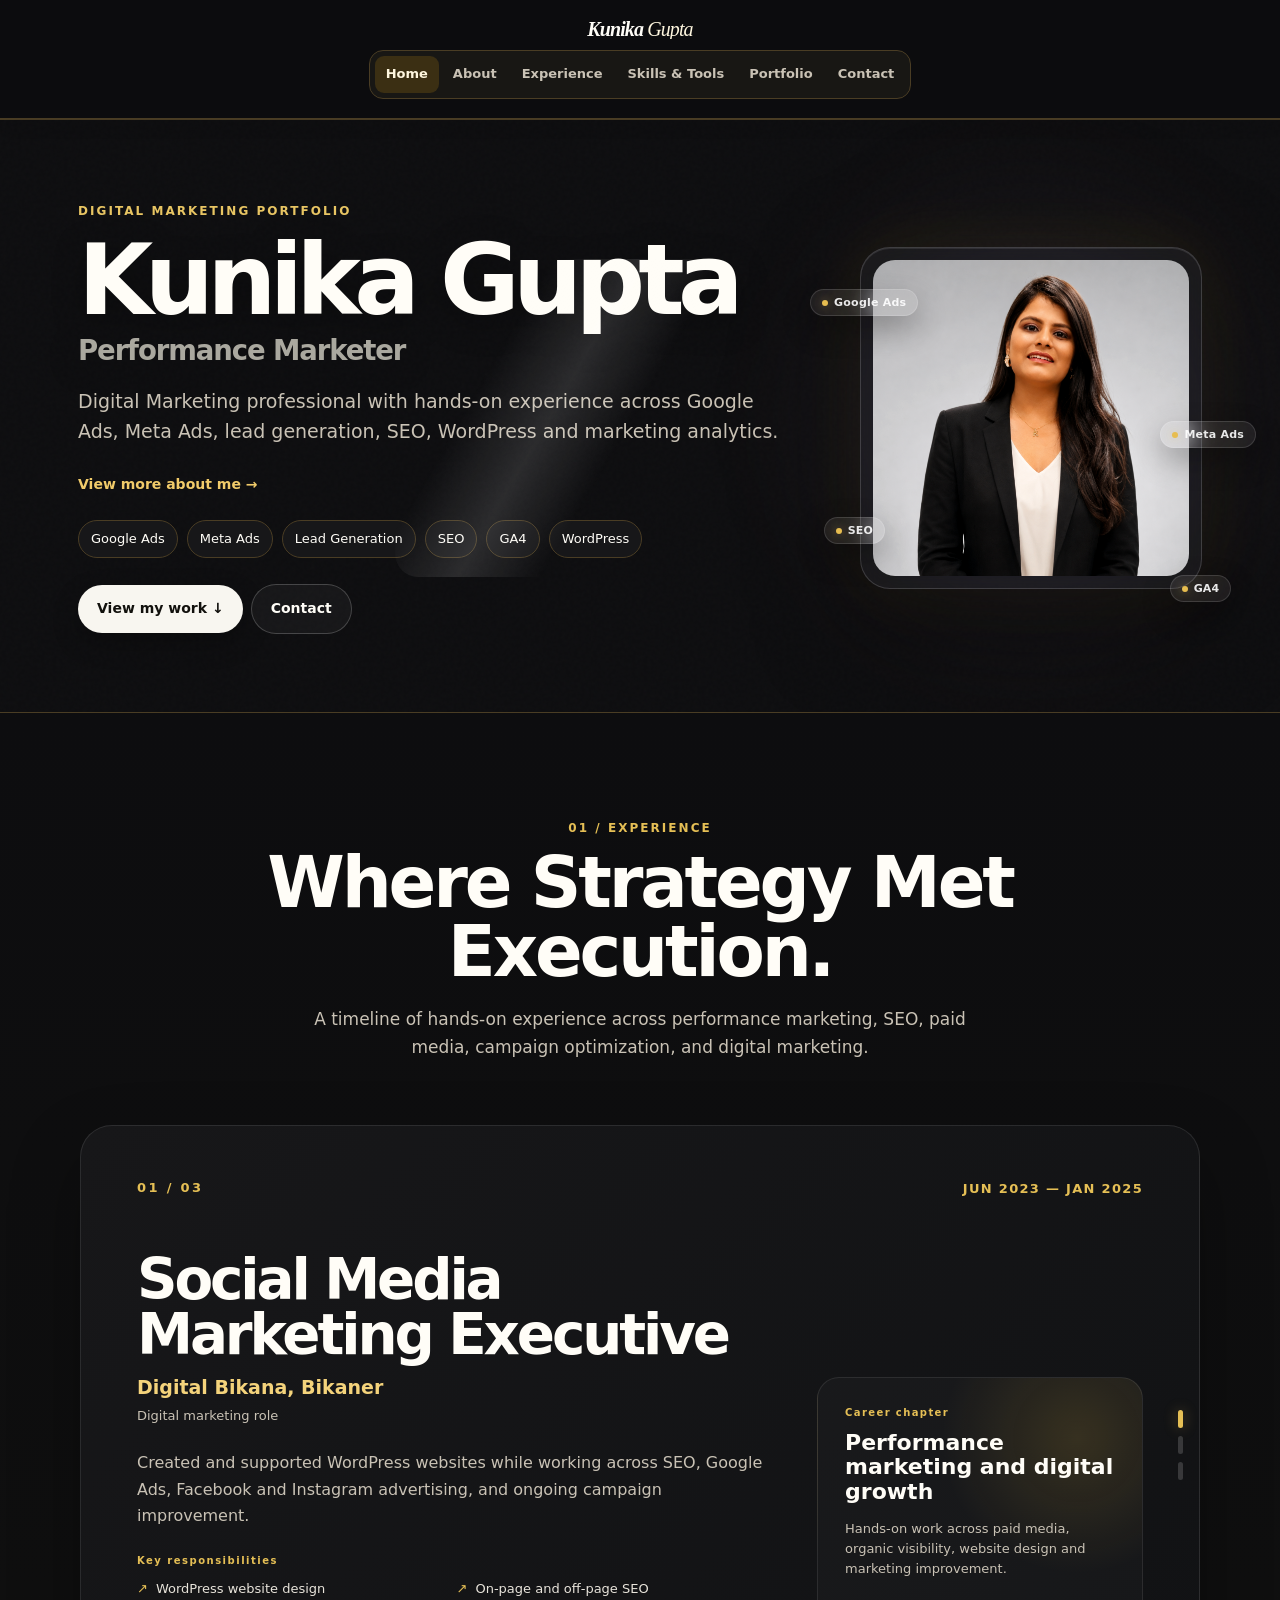
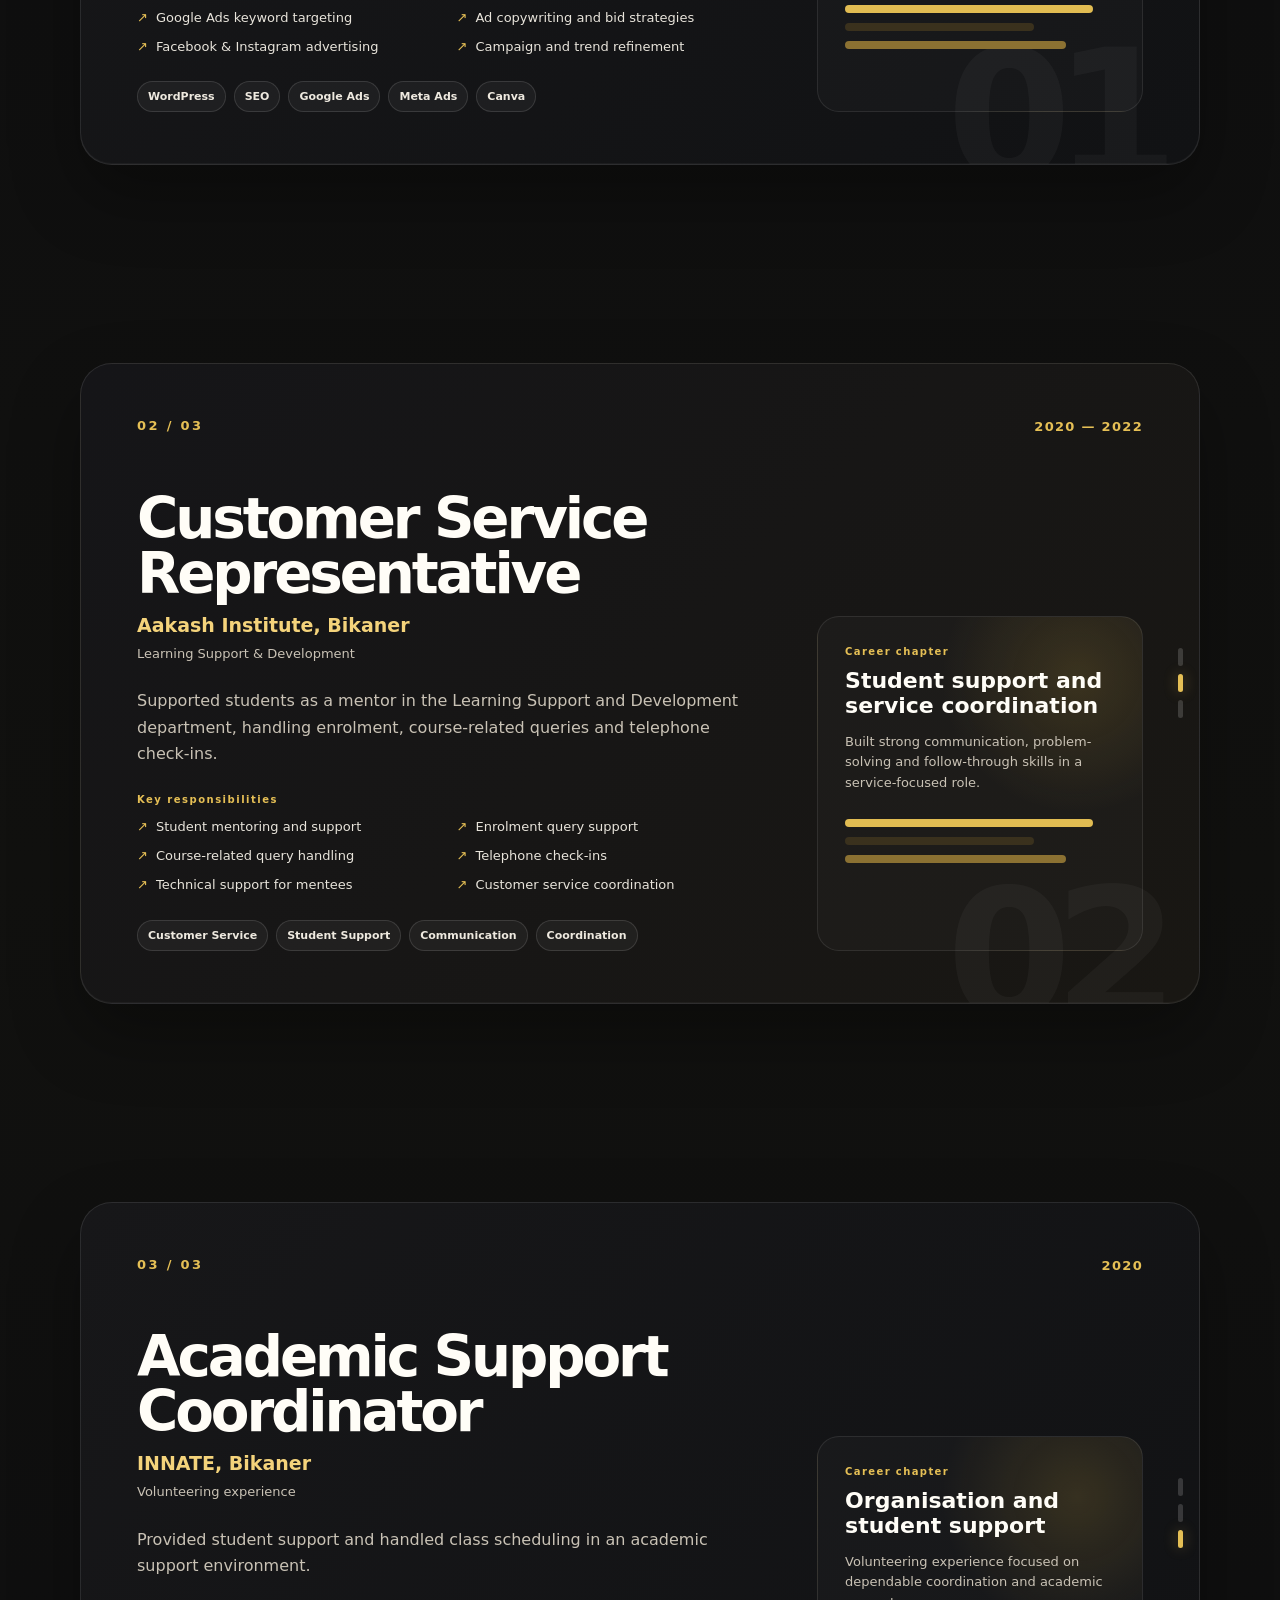
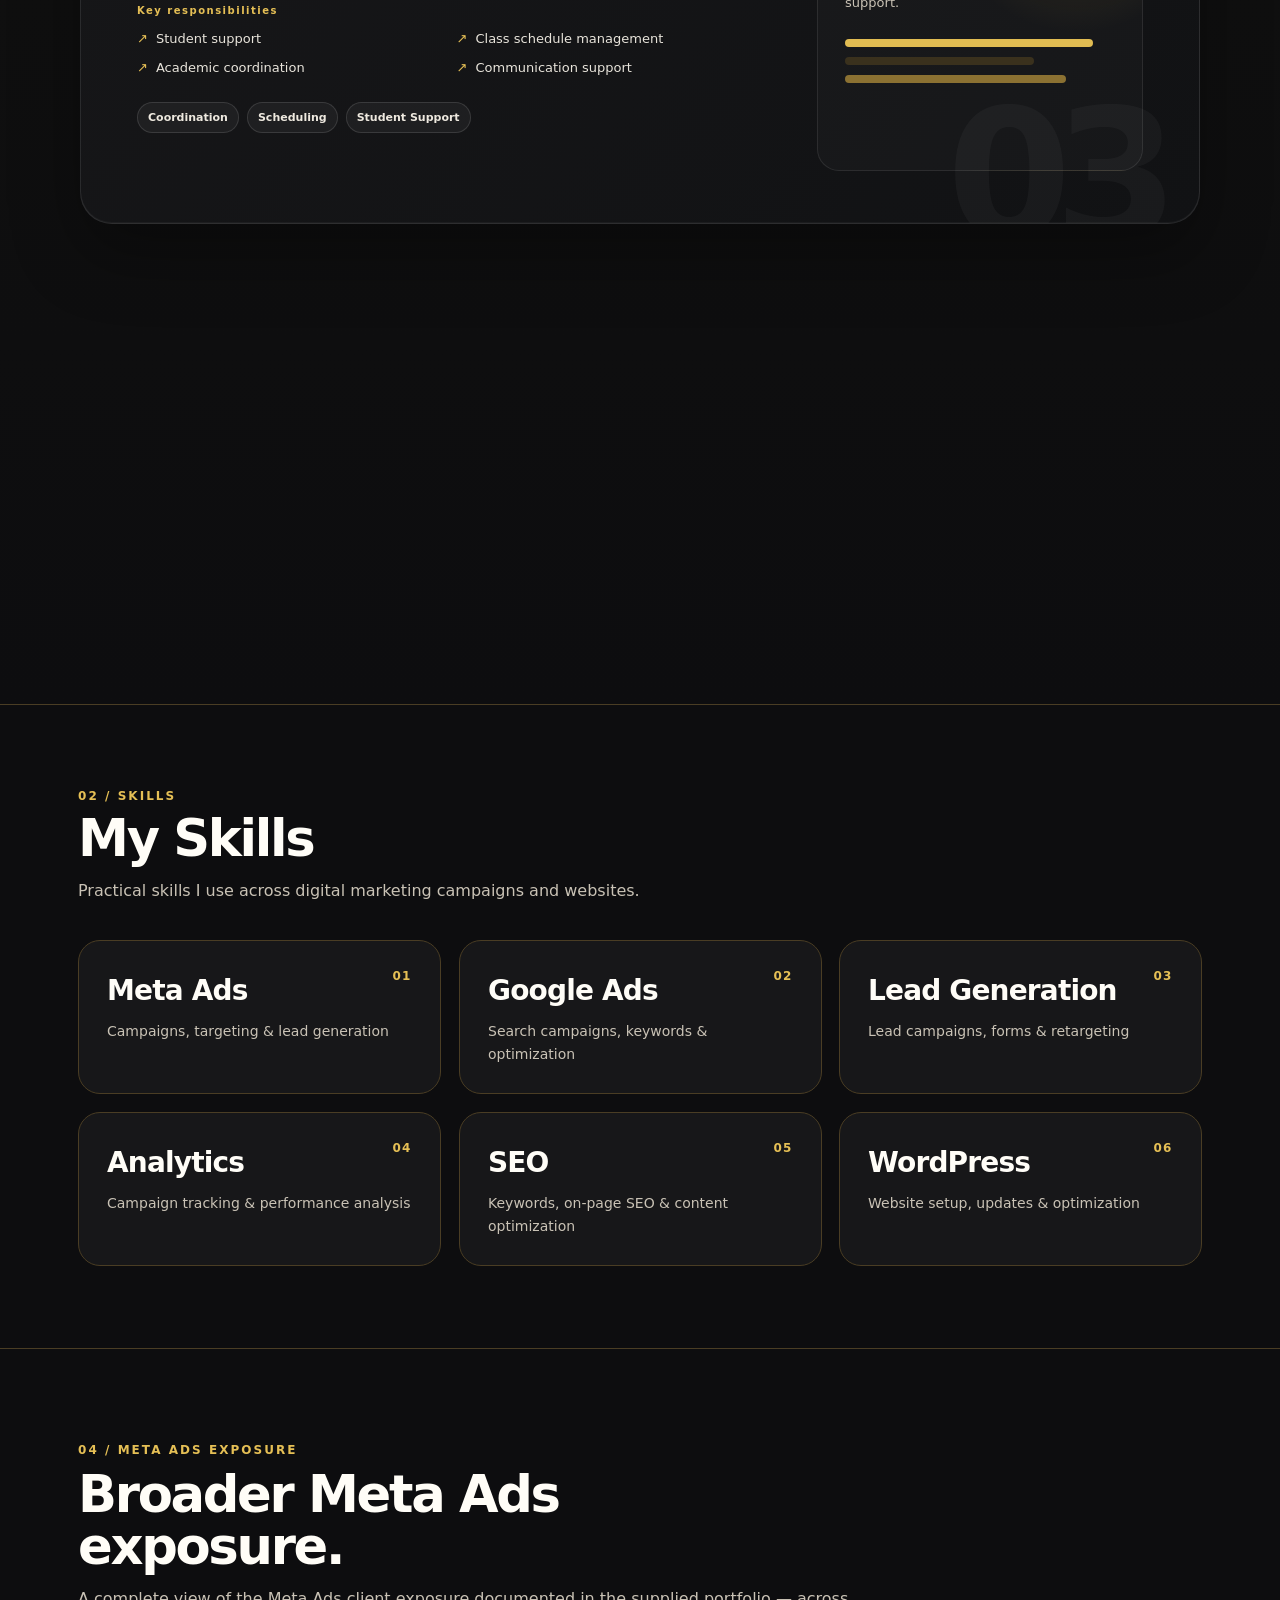
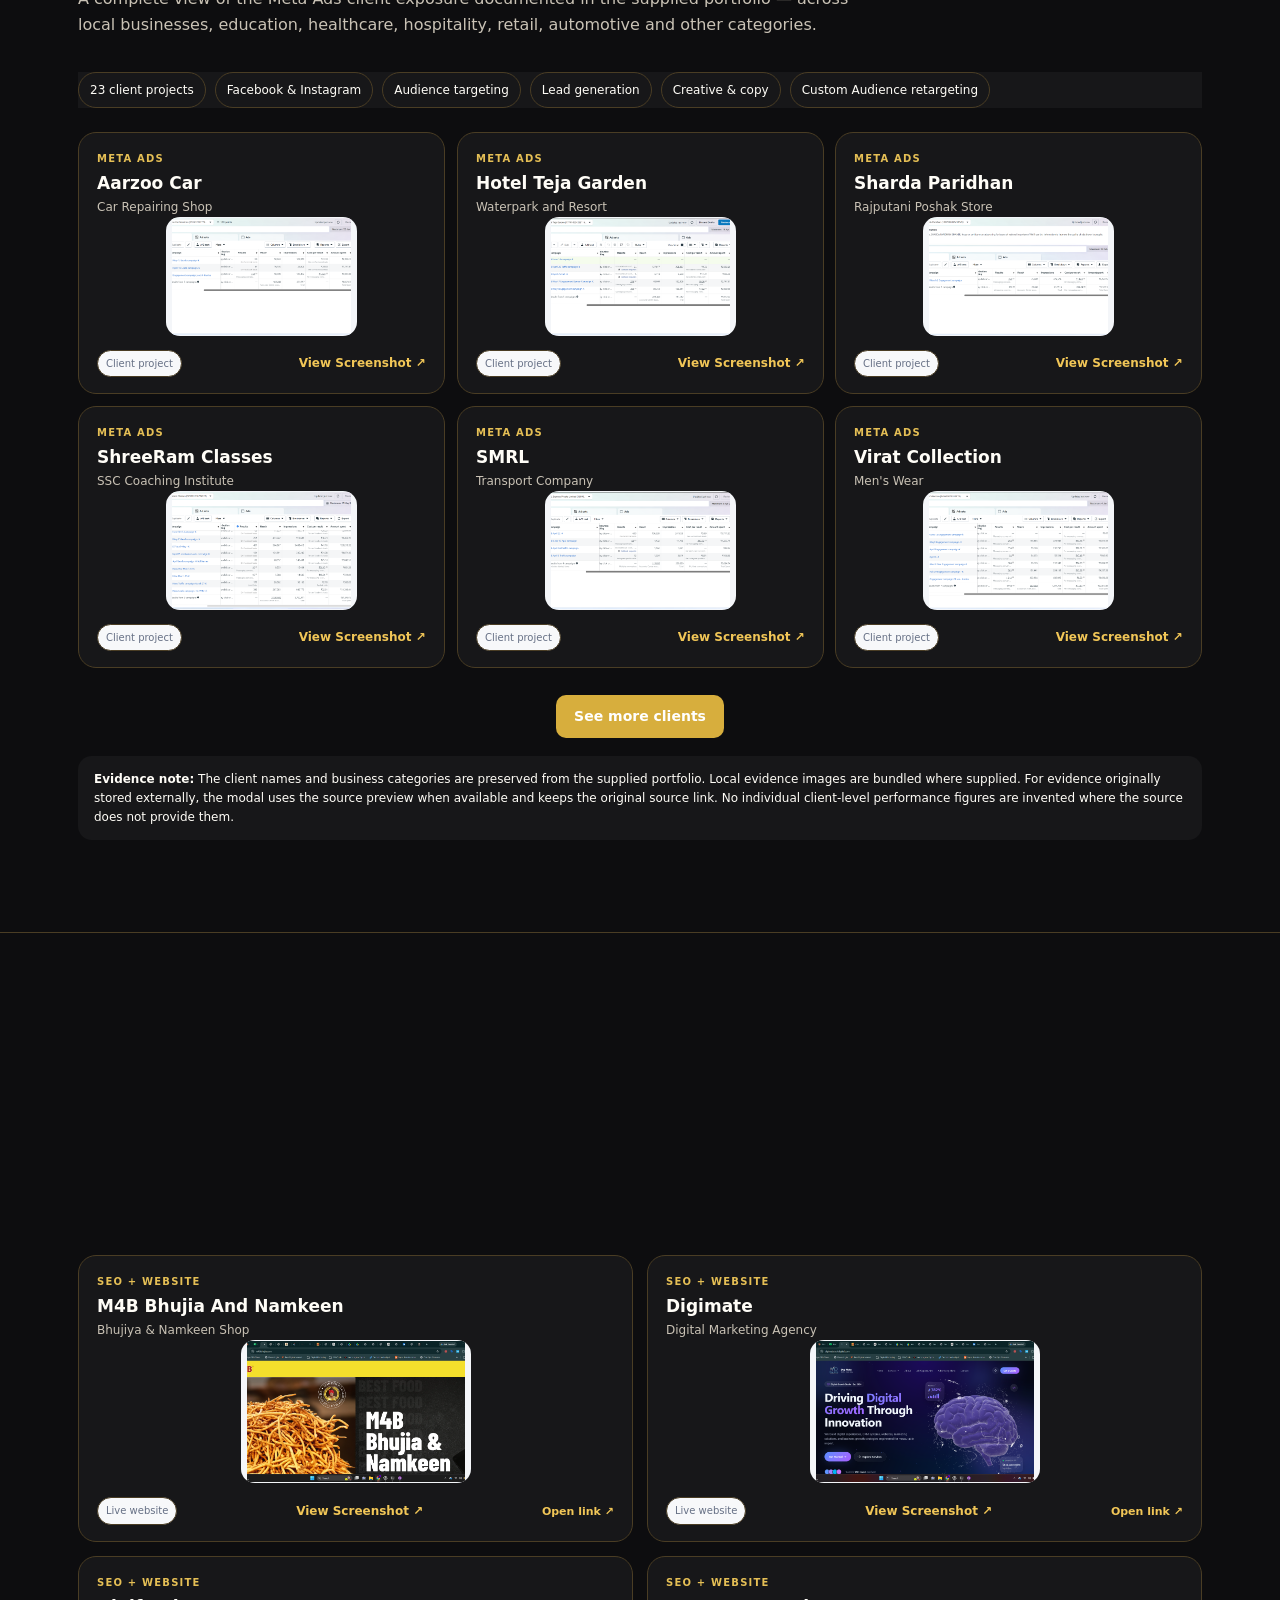
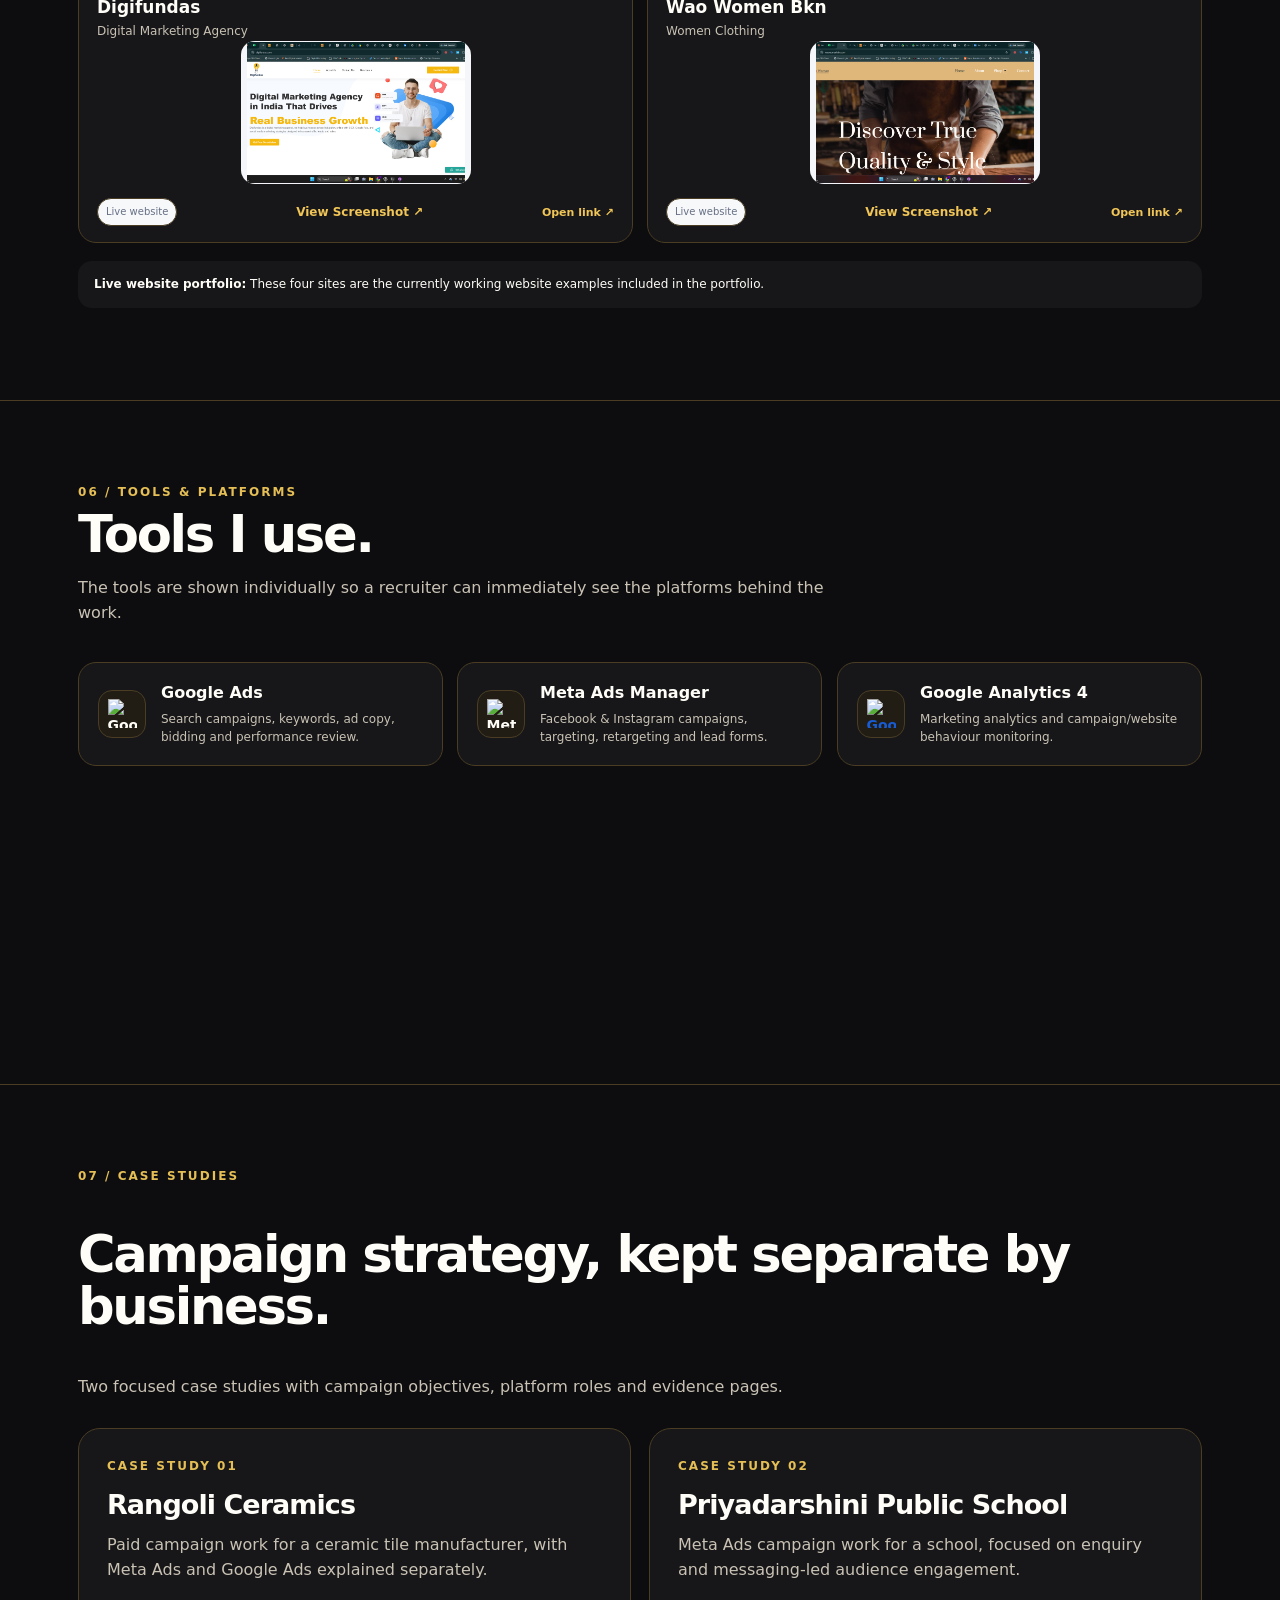
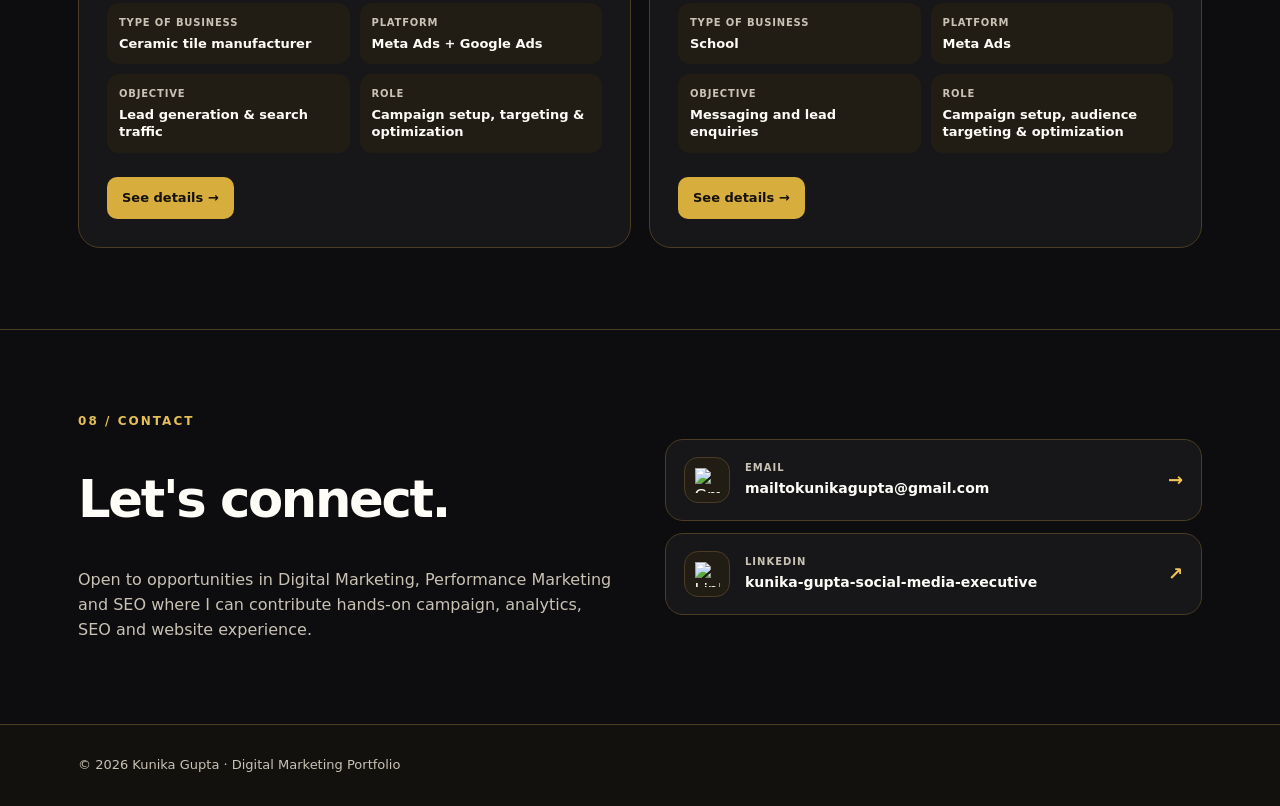
==== index.html @ 7a5bb391 "update" ====
<!doctype html>
<html lang="en">
<head>
<meta charset="utf-8">
<meta name="viewport" content="width=device-width, initial-scale=1">
<title>Kunika Gupta | Digital Marketing Portfolio</title>
<meta name="description" content="Kunika Gupta — Digital Marketing portfolio covering Meta Ads, Google Ads, SEO, WordPress, analytics and campaign execution.">
<meta name="robots" content="index, follow">
<meta property="og:title" content="Kunika Gupta | Digital Marketing Portfolio">
<meta property="og:description" content="Digital marketing portfolio featuring Meta Ads, Google Ads, SEO, WordPress and analytics work.">
<style>
:root{--ink:#122033;--muted:#667085;--line:#e6e9ef;--paper:#fbfbfa;--card:#fff;--blue:#2563eb;--blue2:#dbeafe;--navy:#0b172a;--green:#12b76a;--purple:#7f56d9;--orange:#f79009;--soft:#f5f7fb}
*{box-sizing:border-box}html{scroll-behavior:smooth}body{margin:0;background:var(--paper);color:var(--ink);font-family:Inter,ui-sans-serif,system-ui,-apple-system,"Segoe UI",Roboto,Arial,sans-serif;line-height:1.55}a{color:inherit;text-decoration:none}.wrap{max-width:1180px;margin:auto;padding:0 28px}
.nav{position:sticky;top:0;z-index:50;background:rgba(251,251,250,.92);backdrop-filter:blur(14px);border-bottom:1px solid rgba(230,233,239,.9)}.navin{min-height:76px;display:flex;align-items:center;justify-content:space-between;gap:24px}.brand{font-weight:850;letter-spacing:.04em;white-space:nowrap}.navlinks{display:flex;align-items:center;gap:3px;padding:5px;border:1px solid var(--line);border-radius:14px;background:#fff;color:var(--muted);font-size:13px}.navlinks a{padding:8px 11px;border-radius:9px;font-weight:750;transition:background .18s ease,color .18s ease}.navlinks a:hover{background:var(--blue2);color:var(--blue)}
.hero{padding:82px 0 78px}.hero-grid{display:grid;grid-template-columns:1.35fr .65fr;gap:72px;align-items:center}.eyebrow,.kicker{font-size:12px;text-transform:uppercase;letter-spacing:.17em;font-weight:850;color:var(--blue)}.eyebrow{margin-bottom:18px}.hero h1{font-size:clamp(54px,7vw,88px);line-height:.92;letter-spacing:-.06em;margin:0 0 22px}.hero h1 span{display:block;color:#667085}.hero p{font-size:19px;color:var(--muted);max-width:720px;margin:0 0 26px}.chips{display:flex;flex-wrap:wrap;gap:9px}.chip{padding:8px 12px;border:1px solid var(--line);border-radius:999px;background:#fff;font-size:13px}.portrait-frame{width:min(360px,100%);justify-self:end;padding:12px;border:1px solid var(--line);border-radius:34px;background:#fff;box-shadow:0 25px 70px rgba(16,24,40,.12)}.portrait{width:100%;display:block;aspect-ratio:1;object-fit:cover;object-position:center top;border-radius:25px}.btn{display:inline-flex;align-items:center;gap:8px;padding:12px 16px;border-radius:12px;background:var(--navy);color:#fff;font-weight:750;font-size:14px;margin-top:26px}.btn.light{background:#fff;color:var(--ink);border:1px solid var(--line);margin-left:8px}
section{padding:82px 0;border-top:1px solid var(--line)}.section-head{display:flex;justify-content:space-between;gap:34px;align-items:end;margin-bottom:36px}.section-head h2{margin:7px 0 0}.section-head .lead{max-width:520px}.lead{color:var(--muted);margin:0}h2{font-size:clamp(34px,4vw,52px);line-height:1.02;letter-spacing:-.045em}
.timeline{display:grid;gap:14px}.exp{background:#fff;border:1px solid var(--line);border-radius:20px;padding:24px 26px;display:grid;grid-template-columns:190px 1fr;gap:30px}.exp time{font-size:13px;color:var(--muted);font-weight:750}.exp h3{margin:0 0 4px;font-size:21px}.role{color:var(--blue);font-weight:750;font-size:14px}.exp p{margin:10px 0 0;color:var(--muted);font-size:14px}.exp ul{margin:10px 0 0;padding-left:18px;color:var(--muted);font-size:14px}
.skills{display:grid;grid-template-columns:repeat(3,1fr);gap:16px}.skill{background:#fff;border:1px solid var(--line);border-radius:18px;padding:22px}.skill h3{margin:5px 0 0;font-size:18px}.skill .skillline{margin-top:6px;color:var(--muted);font-size:14px}.skill-no{font-size:11px;color:var(--blue);font-weight:850;letter-spacing:.1em}
.project-grid{display:grid;grid-template-columns:1fr 1fr;gap:18px}.project{background:#fff;border:1px solid var(--line);border-radius:22px;padding:30px;min-height:285px}.project .mini{font-size:12px;color:var(--blue);text-transform:uppercase;letter-spacing:.13em;font-weight:850}.project h3{font-size:27px;letter-spacing:-.03em;margin:8px 0}.project p{color:var(--muted)}.project ul{padding-left:19px;color:var(--muted)}
.tools{background:#fff}.toolgrid{display:grid;grid-template-columns:repeat(3,1fr);gap:14px}.toolcard{display:flex;align-items:center;gap:15px;border:1px solid var(--line);border-radius:18px;padding:18px 19px;background:#fff}.toolicon{width:48px;height:48px;flex:0 0 48px;border-radius:14px;display:grid;place-items:center;font-weight:850;border:1px solid rgba(16,24,40,.08);font-size:14px}.toolicon svg{width:28px;height:28px}.gads{background:#fff4df}.meta{background:#efe9ff}.ga{background:#e8f1ff;color:#175cd3}.gtm{background:#e8f7f1;color:#039855}.wp{background:#e8f4fb;color:#21759b}.chatgpt{background:#eef2f0}.gemini{background:#eef2ff}.claude{background:#fff0e7}.toolcard b{display:block;font-size:16px}.toolcard span{display:block;color:var(--muted);font-size:12px;margin-top:4px}
.case-wrap{background:var(--navy);border-radius:32px;padding:48px;color:#fff}.case-wrap .kicker{color:#8fb5ff}.case-wrap h2{max-width:820px;margin:8px 0 14px}.case-intro{max-width:820px;color:#c4cedc}.case-intro strong{color:#fff}.case-grid{display:grid;grid-template-columns:1fr 1fr;gap:18px;margin-top:34px}.case-panel{background:#fff;color:var(--ink);border-radius:22px;padding:25px}.case-panel h3{font-size:24px;margin:0 0 5px}.case-panel .smalllead{color:var(--muted);font-size:13px;margin:0 0 18px}.facts{display:grid;grid-template-columns:repeat(2,1fr);gap:10px}.fact{background:var(--soft);border:1px solid var(--line);border-radius:14px;padding:15px}.fact small{display:block;text-transform:uppercase;letter-spacing:.1em;font-size:10px;color:var(--muted);font-weight:850;margin-bottom:5px}.fact b{font-size:14px}.case-sub{margin-top:36px}.case-sub>h3{font-size:28px;margin:0}.case-sub>p{color:#bdc8d7;max-width:820px}.funnel{display:grid;grid-template-columns:repeat(3,1fr);gap:10px;margin:20px 0}.stage{padding:17px;border:1px solid rgba(255,255,255,.13);background:rgba(255,255,255,.06);border-radius:15px;text-align:center}.stage b{display:block}.stage span{font-size:12px;color:#b7c2d1}.barchart{display:grid;gap:14px}.barrow{display:grid;grid-template-columns:145px 1fr auto;gap:10px;align-items:center;font-size:12px}.bartrack{height:11px;background:#edf0f5;border-radius:999px;overflow:hidden}.barfill{height:100%;background:var(--blue);border-radius:999px}.barfill.green{background:var(--green)}.barfill.purple{background:var(--purple)}.donut{width:170px;height:170px;border-radius:50%;background:conic-gradient(var(--blue) 0 46%,var(--purple) 46% 71%,var(--green) 71% 88%,var(--orange) 88% 100%);position:relative;margin:8px auto}.donut:after{content:"";position:absolute;inset:37px;background:#fff;border-radius:50%}.legend{display:grid;gap:8px;font-size:12px;color:var(--muted)}.legend span:before{content:"";display:inline-block;width:8px;height:8px;border-radius:50%;background:var(--blue);margin-right:7px}.legend span:nth-child(2):before{background:var(--purple)}.legend span:nth-child(3):before{background:var(--green)}.legend span:nth-child(4):before{background:var(--orange)}.metric-grid{display:grid;grid-template-columns:repeat(3,1fr);gap:10px}.metric{background:var(--soft);border:1px solid var(--line);border-radius:14px;padding:16px}.metric strong{font-size:25px;display:block}.metric span{font-size:11px;color:var(--muted)}.note{font-size:11px!important;color:#98a2b3!important;margin-top:14px!important}.taglist{display:flex;flex-wrap:wrap;gap:7px}.tag{font-size:11px;padding:7px 9px;border-radius:999px;background:#f5f7fb;color:#475467;border:1px solid var(--line)}.evidence-box{margin-top:28px;padding:17px 18px;border:1px dashed rgba(255,255,255,.2);border-radius:16px;color:#aebacc;font-size:12px}
.contact{display:grid;grid-template-columns:1fr 1fr;gap:50px;align-items:center}.contact-links{display:grid;gap:12px}.contact-link{display:flex;align-items:center;gap:15px;background:#fff;border:1px solid var(--line);border-radius:18px;padding:17px 18px;transition:transform .18s ease,box-shadow .18s ease}.contact-link:hover{transform:translateY(-2px);box-shadow:0 12px 30px rgba(16,24,40,.08)}.contact-icon{width:46px;height:46px;flex:0 0 46px;display:grid;place-items:center;border-radius:14px;background:var(--soft);border:1px solid var(--line)}.contact-icon img{width:25px;height:25px;object-fit:contain}.contact-link small{display:block;text-transform:uppercase;letter-spacing:.1em;font-size:10px;color:var(--muted);font-weight:850}.contact-link b{display:block;margin-top:3px;font-size:14px;overflow-wrap:anywhere}.contact-arrow{margin-left:auto;color:var(--blue);font-size:18px;font-weight:850}.footer{border-top:1px solid var(--line);padding:30px 0;color:var(--muted);font-size:13px}
@media(max-width:900px){.navin{padding:10px 0;align-items:flex-start}.navlinks{flex-wrap:wrap;justify-content:flex-end}.hero-grid,.case-grid,.contact,.project-grid{grid-template-columns:1fr}.portrait-frame{justify-self:start;max-width:300px}.skills{grid-template-columns:1fr}.toolgrid{grid-template-columns:1fr 1fr}.section-head{display:block}.section-head .lead{margin-top:14px}.exp{grid-template-columns:1fr;gap:8px}.case-wrap{padding:34px 22px}}
@media(max-width:560px){.wrap{padding:0 18px}.hero{padding-top:58px}.hero h1{font-size:52px}.toolgrid,.facts,.metric-grid,.funnel{grid-template-columns:1fr}.btn{width:100%;justify-content:center}.btn.light{margin-left:0}.barrow{grid-template-columns:105px 1fr auto}.case-wrap{border-radius:20px}}

.clients-grid{display:grid;grid-template-columns:repeat(3,1fr);gap:14px}.client-card{border:1px solid var(--line);border-radius:18px;padding:18px;background:#fff}.client-card .num{font-size:11px;color:var(--blue);font-weight:850;letter-spacing:.12em}.client-card h3{font-size:17px;margin:8px 0 5px}.client-card p{font-size:13px;color:var(--muted);margin:0 0 12px}.client-card a,.site-card a{font-size:12px;font-weight:800;color:var(--blue);text-decoration:none}.site-grid{display:grid;grid-template-columns:repeat(2,1fr);gap:14px}.site-card{border:1px solid var(--line);border-radius:18px;padding:20px;background:#fff;display:flex;justify-content:space-between;gap:20px}.site-card h3{margin:0 0 5px;font-size:18px}.site-card p{margin:0;color:var(--muted);font-size:13px}.campaign-table{width:100%;border-collapse:collapse;background:#fff;border:1px solid var(--line);border-radius:18px;overflow:hidden}.campaign-table th,.campaign-table td{text-align:left;padding:14px;border-bottom:1px solid var(--line);vertical-align:top;font-size:13px}.campaign-table th{font-size:11px;text-transform:uppercase;letter-spacing:.08em;color:var(--blue)}.campaign-table td{color:#475467}.campaign-table tr:last-child td{border-bottom:0}.scope-note{margin-top:16px;padding:15px 18px;border-radius:14px;background:#f8fafc;color:#667085;font-size:13px}.section-spacer{padding-top:0}@media(max-width:900px){.clients-grid{grid-template-columns:1fr 1fr}.site-grid{grid-template-columns:1fr}}@media(max-width:620px){.clients-grid{grid-template-columns:1fr}.campaign-table{display:block;overflow-x:auto}}

/* Portfolio coverage sections */
.coverage{padding:92px 0;border-top:1px solid var(--line)}
.coverage-head{display:grid;grid-template-columns:1.15fr .85fr;gap:60px;align-items:end;margin-bottom:34px}
.coverage-head h2{margin:8px 0 0;max-width:760px}
.coverage-grid-meta{display:grid;grid-template-columns:repeat(4,1fr);gap:12px}
.coverage-grid-web{display:grid;grid-template-columns:repeat(3,1fr);gap:14px}
.coverage-card{background:#fff;border:1px solid var(--line);border-radius:18px;padding:18px 18px 16px;min-height:118px;transition:transform .18s ease,box-shadow .18s ease}
.coverage-card:hover{transform:translateY(-2px);box-shadow:0 12px 30px rgba(16,24,40,.07)}
.coverage-card .coverage-type{font-size:10px;text-transform:uppercase;letter-spacing:.12em;font-weight:850;color:var(--blue)}
.coverage-card h3{font-size:17px;line-height:1.15;margin:7px 0 5px}
.coverage-card p{font-size:12px;color:var(--muted);margin:0}
.coverage-card .coverage-bottom{display:flex;justify-content:space-between;align-items:center;gap:10px;margin-top:13px}
.coverage-card .coverage-tag{font-size:10px;color:#667085;background:#f7f8fa;border:1px solid var(--line);border-radius:999px;padding:5px 8px}
.coverage-card a{font-size:11px;color:var(--blue);font-weight:800}
.coverage-summary{display:flex;flex-wrap:wrap;gap:9px;margin-top:20px}
.summary-pill{padding:8px 11px;border:1px solid var(--line);border-radius:999px;background:#fff;font-size:12px;color:#475467}
.historical-note{margin-top:18px;padding:14px 16px;border-radius:14px;background:#f8fafc;color:#667085;font-size:12px}.clients-more{display:flex;justify-content:center;margin-top:26px}.clients-more a{display:inline-flex;align-items:center;justify-content:center;padding:11px 18px;border-radius:10px;background:var(--blue);color:#fff;font-size:14px;font-weight:800}.clients-more a:hover{background:#1d4ed8}
@media(max-width:1050px){.coverage-grid-meta{grid-template-columns:repeat(3,1fr)}}
@media(max-width:900px){.coverage-head{display:block}.coverage-head .lead{margin-top:14px}.coverage-grid-meta{grid-template-columns:repeat(2,1fr)}.coverage-grid-web{grid-template-columns:1fr 1fr}}
@media(max-width:560px){.coverage-grid-meta,.coverage-grid-web{grid-template-columns:1fr}}
#meta-exposure .coverage-grid-meta{grid-template-columns:repeat(3,1fr)}
@media(max-width:900px){#meta-exposure .coverage-grid-meta{grid-template-columns:repeat(2,1fr)}}
@media(max-width:560px){#meta-exposure .coverage-grid-meta{grid-template-columns:1fr}}
#web-exposure .coverage-grid-web{grid-template-columns:repeat(2,1fr)}
@media(max-width:560px){#web-exposure .coverage-grid-web{grid-template-columns:1fr}}
#rangoli .case-wrap{display:none}.case-study-grid{display:grid;grid-template-columns:repeat(2,minmax(0,1fr));gap:18px}.case-study-card{background:#fff;border:1px solid var(--line);border-radius:22px;padding:28px}.case-study-card h3{font-size:27px;letter-spacing:-.035em;margin:8px 0}.case-study-card p{color:var(--muted);margin:0 0 20px}.case-facts{display:grid;grid-template-columns:1fr 1fr;gap:10px;margin:18px 0 24px}.case-fact{padding:12px;border-radius:12px;background:var(--soft)}.case-fact small{display:block;color:var(--muted);font-size:10px;font-weight:800;letter-spacing:.08em;text-transform:uppercase}.case-fact b{display:block;font-size:13px;line-height:1.35;margin-top:4px}.case-detail{display:inline-flex;padding:11px 15px;border-radius:10px;background:var(--navy);color:#fff;font-size:13px;font-weight:800}@media(max-width:700px){.case-study-grid{grid-template-columns:1fr}.case-facts{grid-template-columns:1fr}}

/* Final refinement: skills format, real tool marks, and expandable evidence */
.skills-six{grid-template-columns:repeat(3,1fr);gap:18px}.skills-six .skill{position:relative;padding:28px;border-radius:22px}.skills-six .skill h3{font-size:28px;letter-spacing:-.03em;margin:0 42px 8px 0}.skill-no{position:absolute;top:26px;right:28px;color:var(--blue);font-size:12px;font-weight:850}.skills-six .skillline{font-size:14px;line-height:1.6}.skills-six .evidence{font-size:12px;line-height:1.5;margin-top:18px;padding-top:15px}.toolicon img{width:29px;height:29px;object-fit:contain;display:block}.toolicon{overflow:hidden}
.evidence-trigger{border:0;background:none;padding:0;color:var(--blue);font:inherit;font-size:12px;font-weight:800;cursor:pointer}.evidence-trigger:hover{text-decoration:underline}.evidence-modal{position:fixed;inset:0;background:rgba(11,23,42,.62);z-index:100;display:none;align-items:center;justify-content:center;padding:24px}.evidence-modal.open{display:flex}.evidence-dialog{width:min(980px,100%);max-height:90vh;overflow:auto;background:#fff;border-radius:24px;box-shadow:0 30px 90px rgba(0,0,0,.28);padding:26px}.evidence-dialog-head{display:flex;justify-content:space-between;gap:20px;align-items:flex-start;margin-bottom:18px}.evidence-dialog h3{font-size:28px;margin:0}.evidence-dialog .modal-meta{color:var(--muted);font-size:13px;margin-top:4px}.modal-close{border:1px solid var(--line);background:#fff;border-radius:10px;width:38px;height:38px;cursor:pointer;font-size:20px}.evidence-gallery{display:grid;grid-template-columns:repeat(2,1fr);gap:14px}.evidence-item{border:1px solid var(--line);border-radius:16px;overflow:hidden;background:var(--soft)}.evidence-item img{width:100%;display:block;height:auto}.evidence-item figcaption{padding:10px 12px;font-size:12px;color:var(--muted)}.evidence-fallback{padding:20px;border:1px dashed var(--line);border-radius:16px;color:var(--muted);font-size:13px}.source-link{display:inline-flex;margin-top:14px;padding:10px 13px;border-radius:10px;background:var(--navy);color:#fff;font-size:12px;font-weight:800}
@media(max-width:900px){.skills-six{grid-template-columns:1fr}.evidence-gallery{grid-template-columns:1fr}}

/* Evidence lightbox: local screenshot first, no external redirects */
.evidence-thumb{display:block;width:58%;max-width:230px;min-width:150px;margin:0 auto 12px;aspect-ratio:16/10;object-fit:cover;border:0;border-radius:14px;background:#f4f6f9;cursor:pointer;margin-bottom:14px;overflow:hidden}.evidence-thumb img{width:100%;height:100%;object-fit:cover;display:block;transition:transform .2s ease}.evidence-thumb:hover img{transform:scale(1.02)}.evidence-thumb-empty{display:flex;align-items:center;justify-content:center;height:100%;font-size:12px;color:var(--muted);font-weight:700}.evidence-dialog{width:min(1100px,100%)}.evidence-gallery{display:block}.evidence-item img{max-height:72vh;object-fit:contain;background:#f4f6f9}.evidence-caption{font-weight:700;color:var(--navy)}.evidence-no-image{padding:28px;border:1px dashed var(--line);border-radius:16px;color:var(--muted);text-align:center}
</style>
</head>
<body>
<script src="experience-stack-v2.js"></script>
<script src="cinematic-hero.js"></script>
<script src="content-structure.js"></script>
<script src="interactions.js"></script>
<style>
  .brand{display:inline-flex;align-items:center;gap:10px;font-family:Georgia,"Times New Roman",serif;font-weight:400;letter-spacing:0;text-transform:none;color:var(--navy);line-height:1;transition:transform .18s ease}
  .brand:hover{transform:translateY(-1px)}
  .brand-mark{width:32px;height:32px;display:grid;place-items:center;border-radius:10px;background:linear-gradient(135deg,#2563eb,#7f56d9);color:#fff;font-family:Inter,ui-sans-serif,system-ui,sans-serif;font-size:11px;font-weight:900;letter-spacing:-.08em;box-shadow:0 6px 16px rgba(37,99,235,.22)}
  .brand-name{font-size:20px;font-style:italic;letter-spacing:-.045em;white-space:nowrap}
  .brand-name strong{font-weight:800}
  @media(max-width:560px){.brand-mark{width:28px;height:28px}.brand-name{font-size:18px}}
</style>
<link rel="stylesheet" href="navigation.css">
<link rel="stylesheet" href="interactions.css">
<link rel="stylesheet" href="dark-theme.css?v=2">
<link rel="stylesheet" href="cinematic-hero.css">
<link rel="stylesheet" href="experience-stack.css">
<header class="nav full-nav"><div class="wrap navin"><a class="brand" href="/" aria-label="Kunika Gupta home"><span class="brand-mark">KG</span><span class="brand-name"><strong>Kunika</strong> Gupta</span></a><nav class="navlinks" aria-label="Main navigation"><a class="active" href="/">Home</a><a href="about.html">About</a><a href="#experience">Experience</a><a href="#skills">Skills &amp; Tools</a><a href="clients.html">Portfolio</a><a href="#contact">Contact</a></nav></div></header>
<main>
<section class="hero" id="about"><div class="wrap hero-grid"><div><div class="eyebrow">Digital Marketing Portfolio</div><h1>Kunika Gupta</h1><p>Digital Marketing professional with hands-on experience across Google Ads, Meta Ads, lead generation, SEO, WordPress and marketing analytics.</p><div class="chips"><span class="chip">Google Ads</span><span class="chip">Meta Ads</span><span class="chip">Lead Generation</span><span class="chip">SEO</span><span class="chip">GA4</span><span class="chip">WordPress</span></div><a class="btn" href="#meta-exposure">View my work ↓</a><a class="btn light" href="#contact">Contact</a></div><div class="portrait-frame"><img class="portrait" src="[data-uri]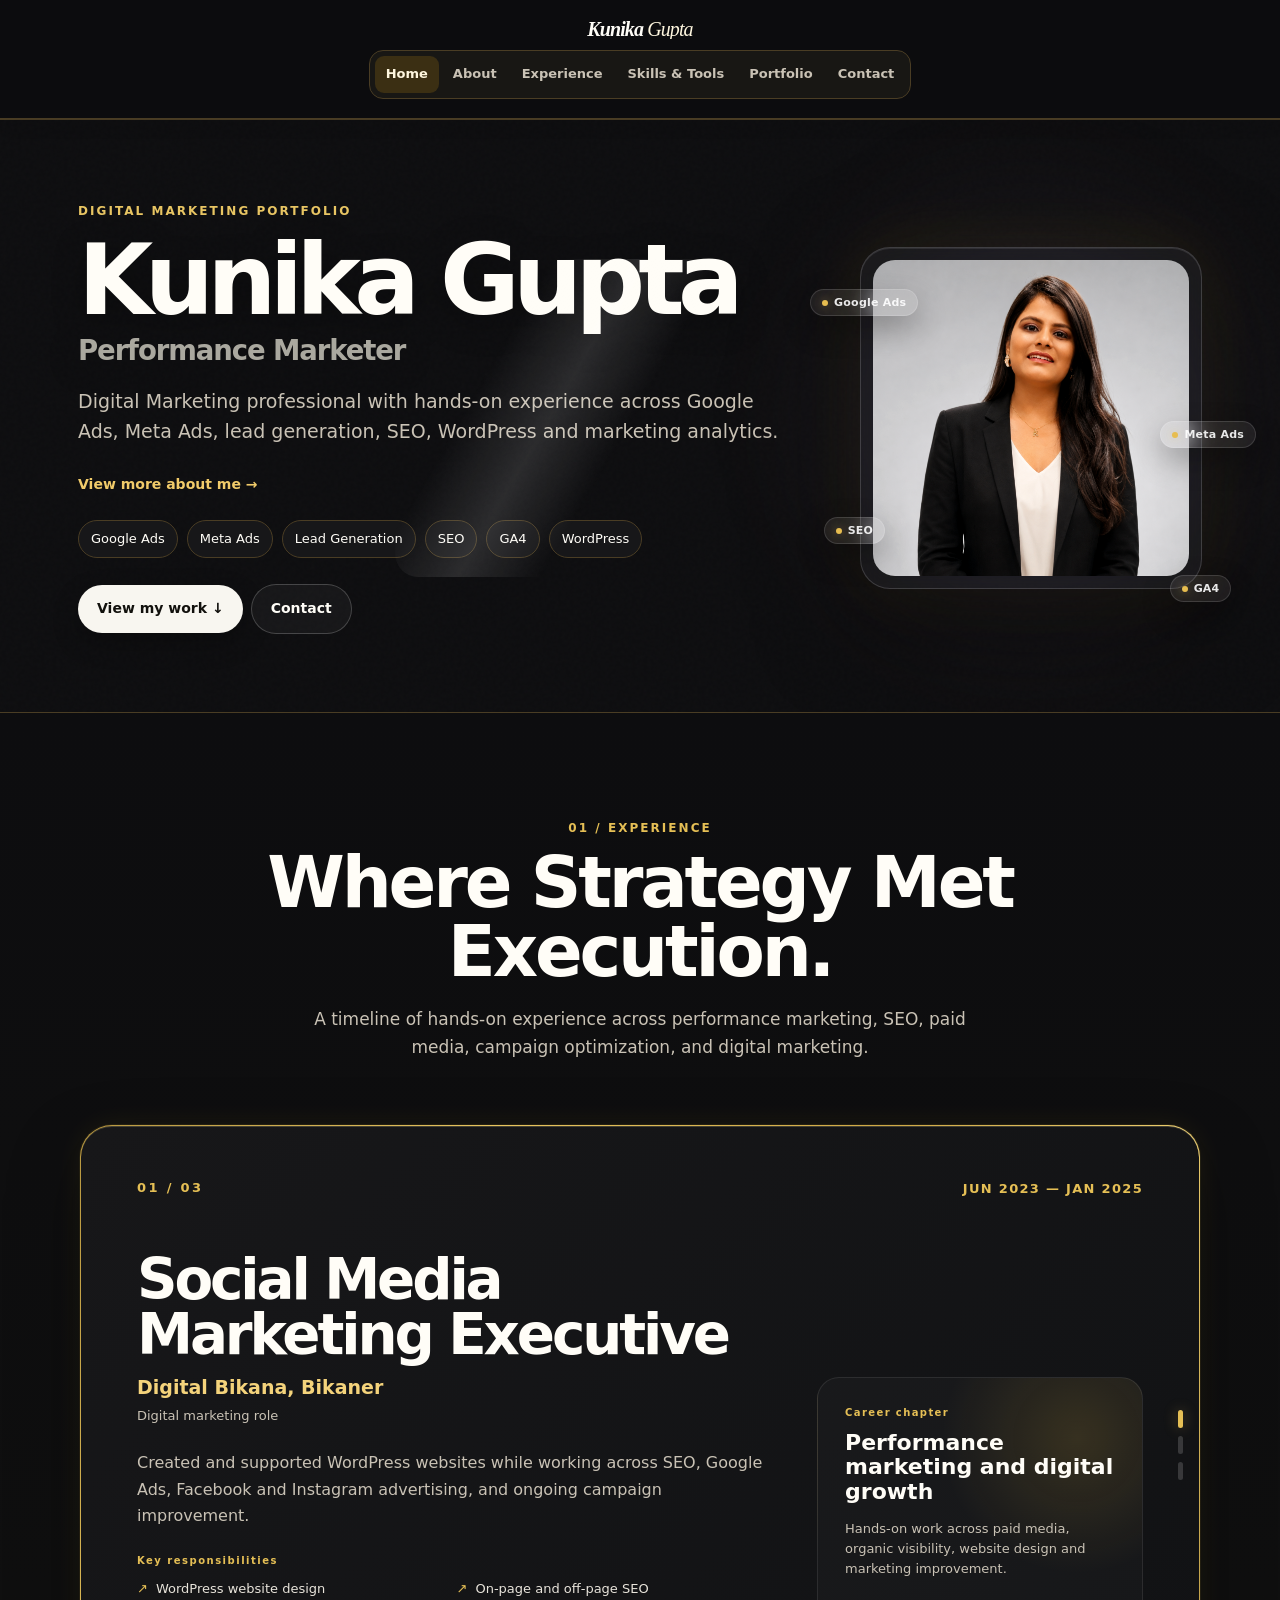
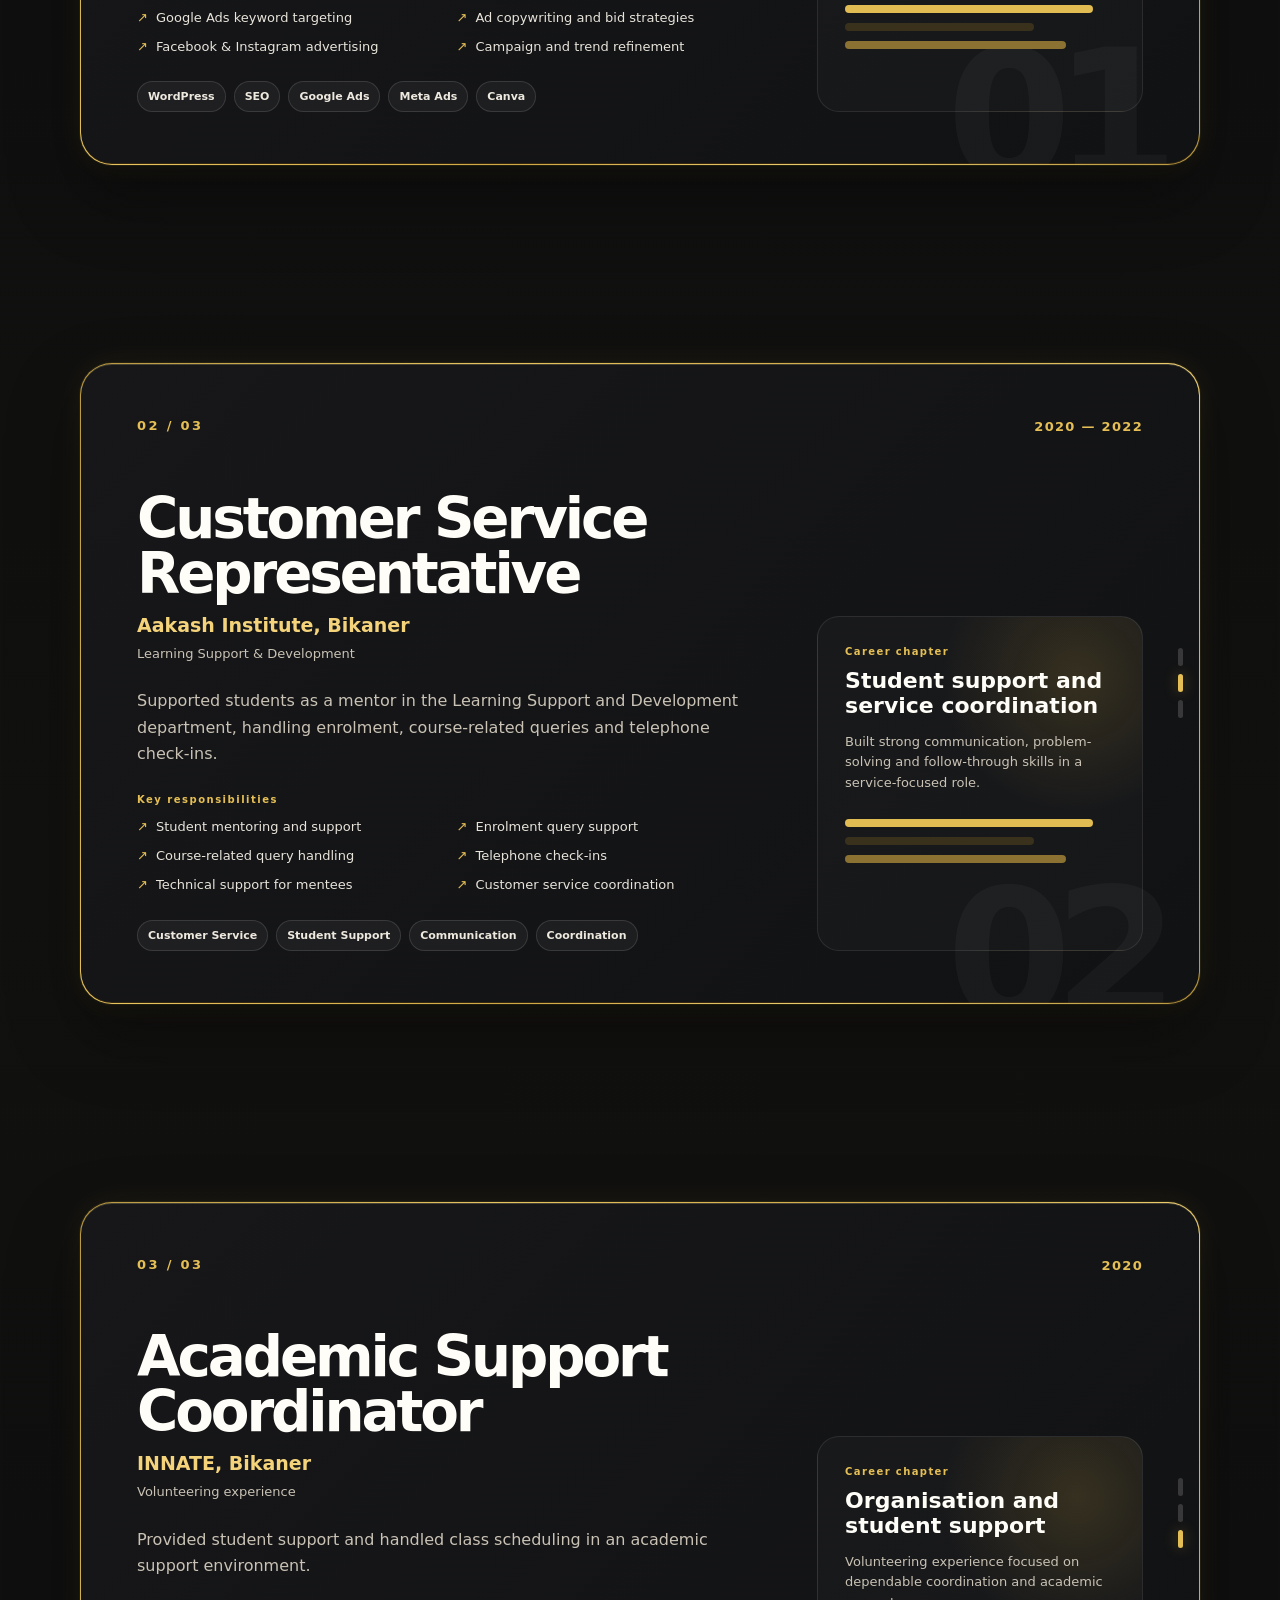
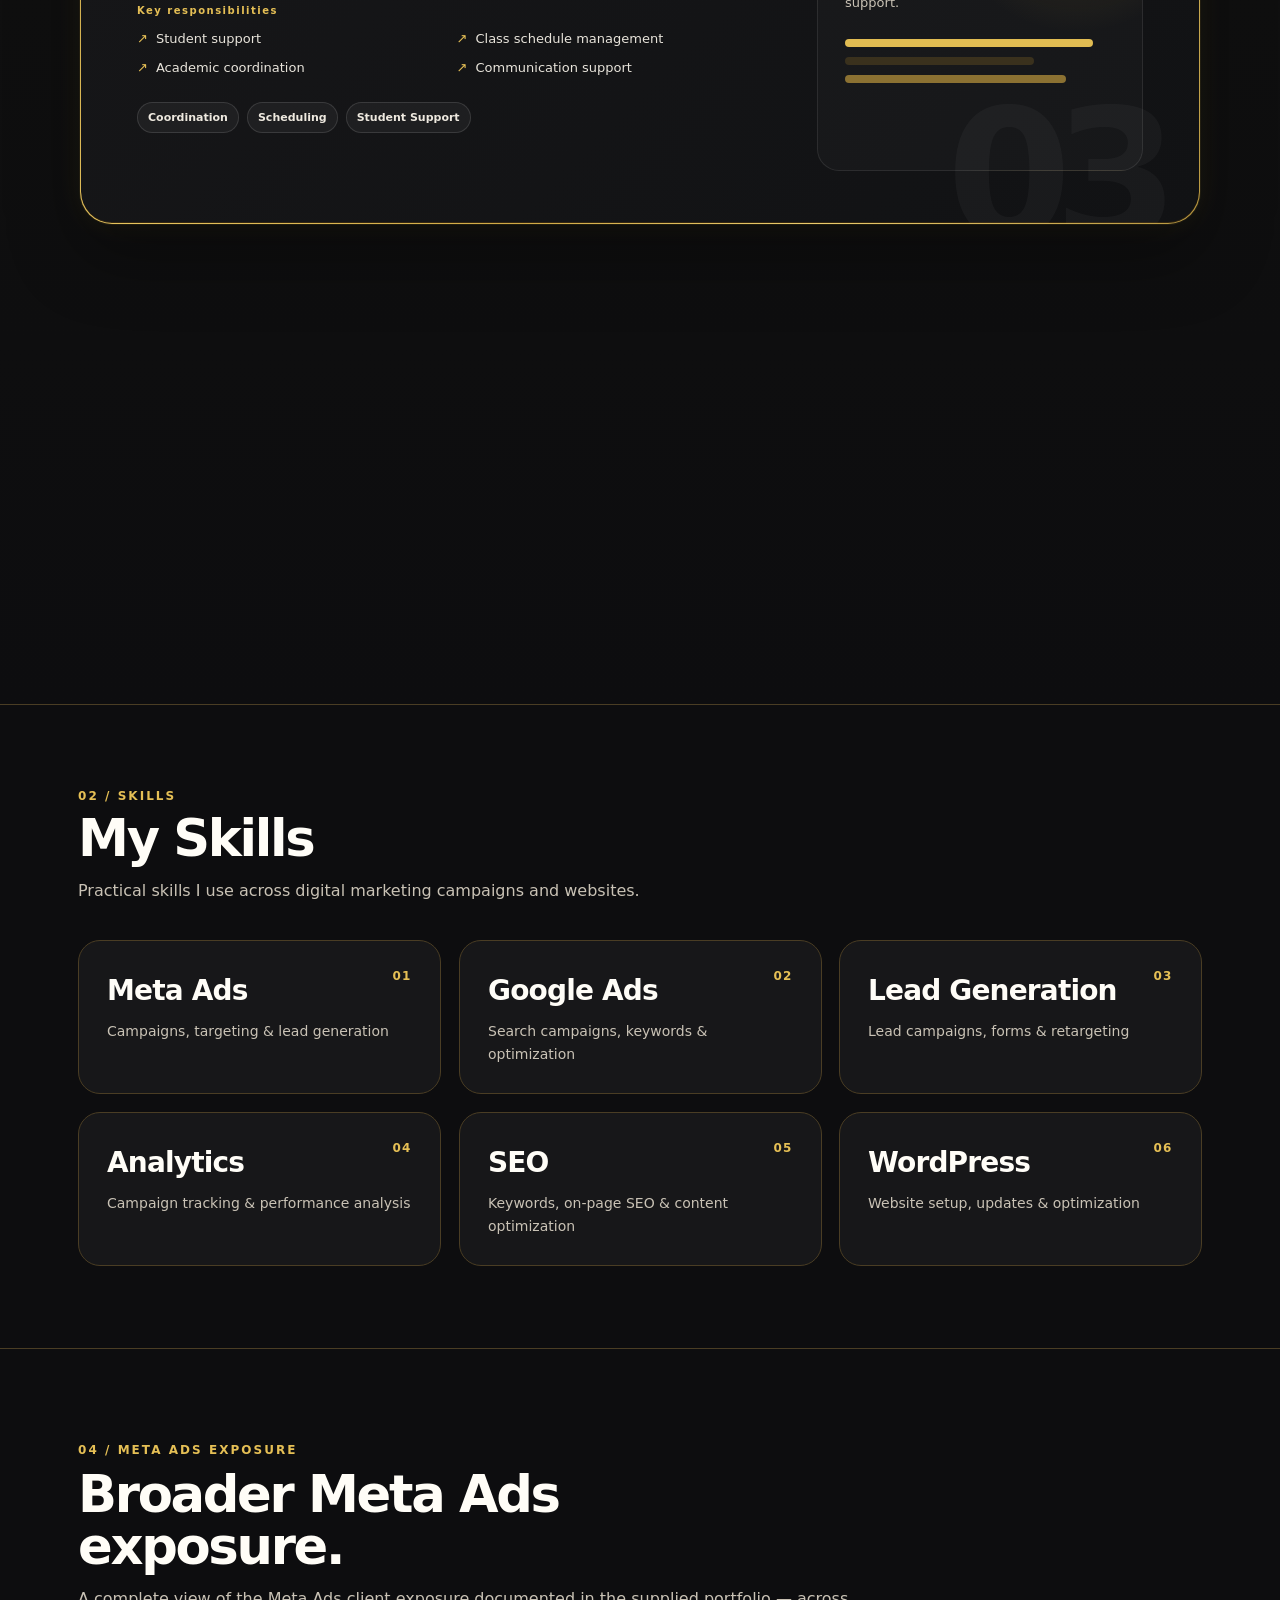
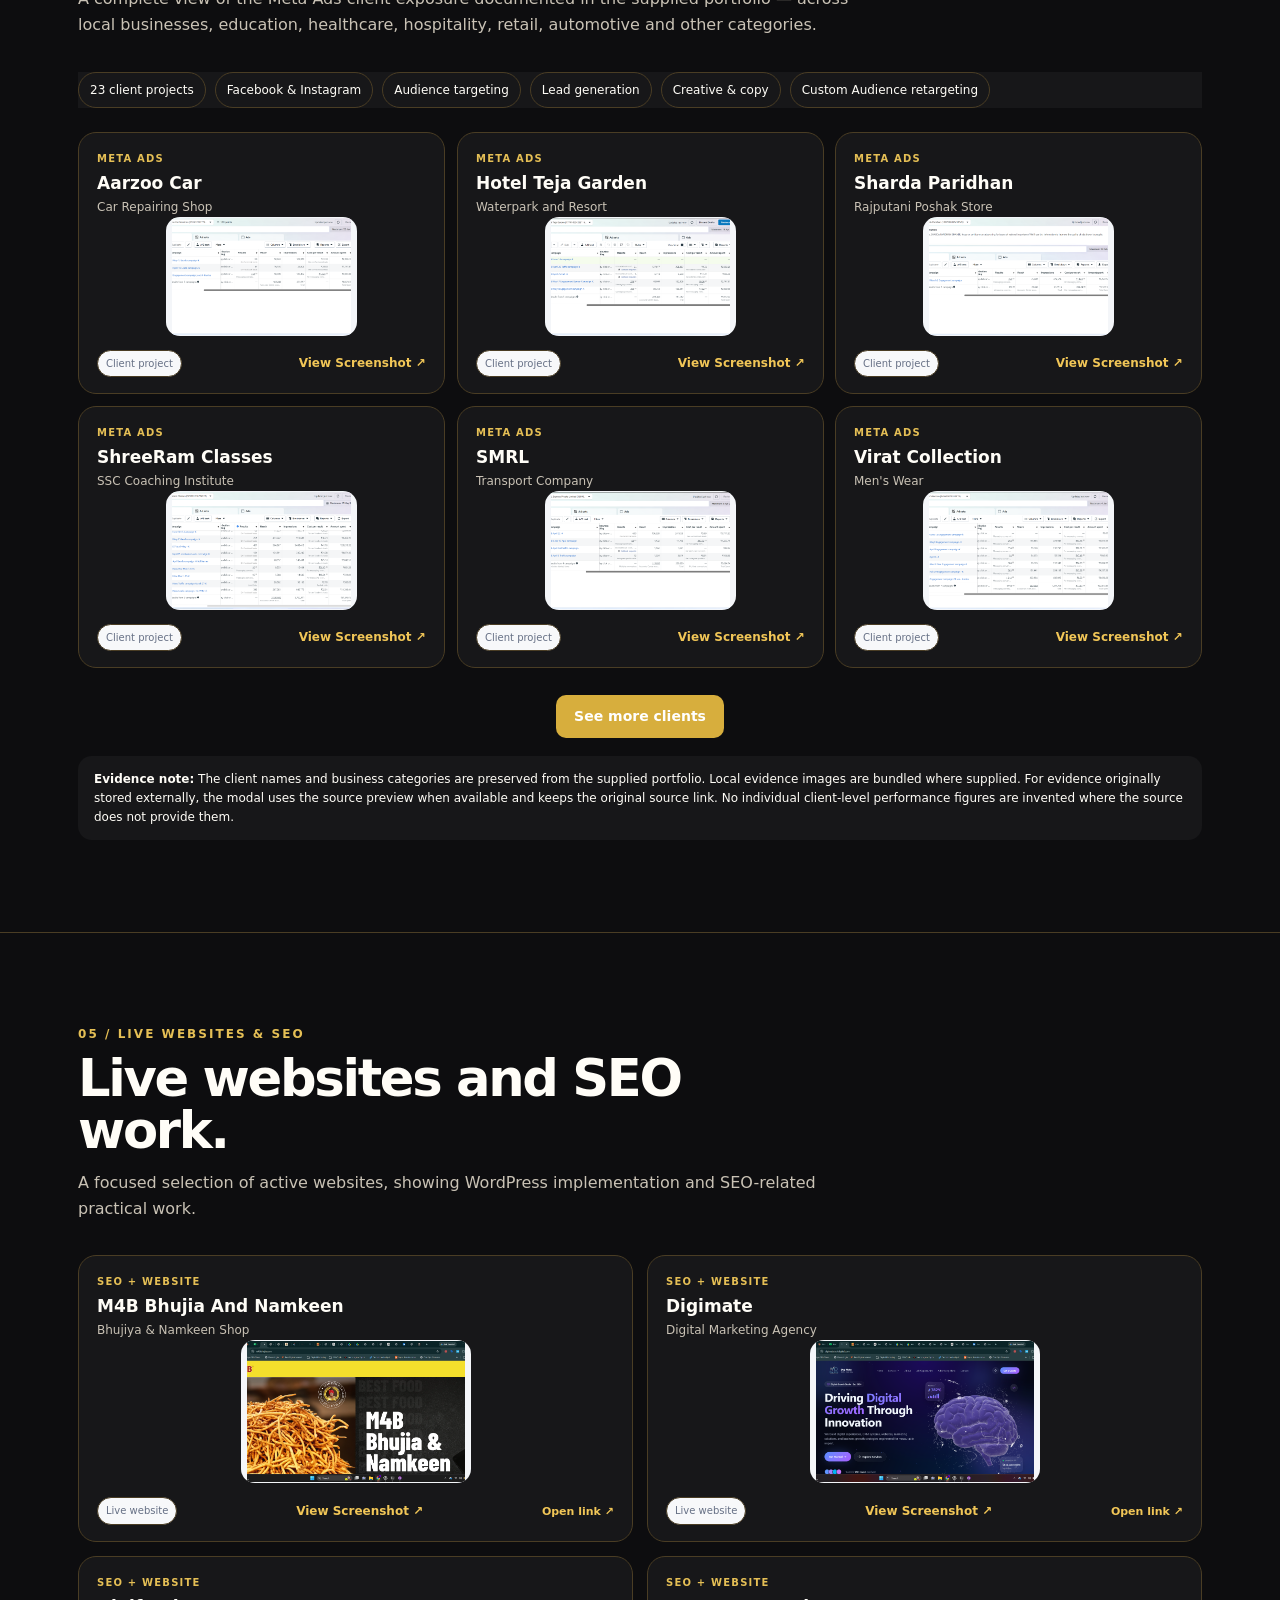
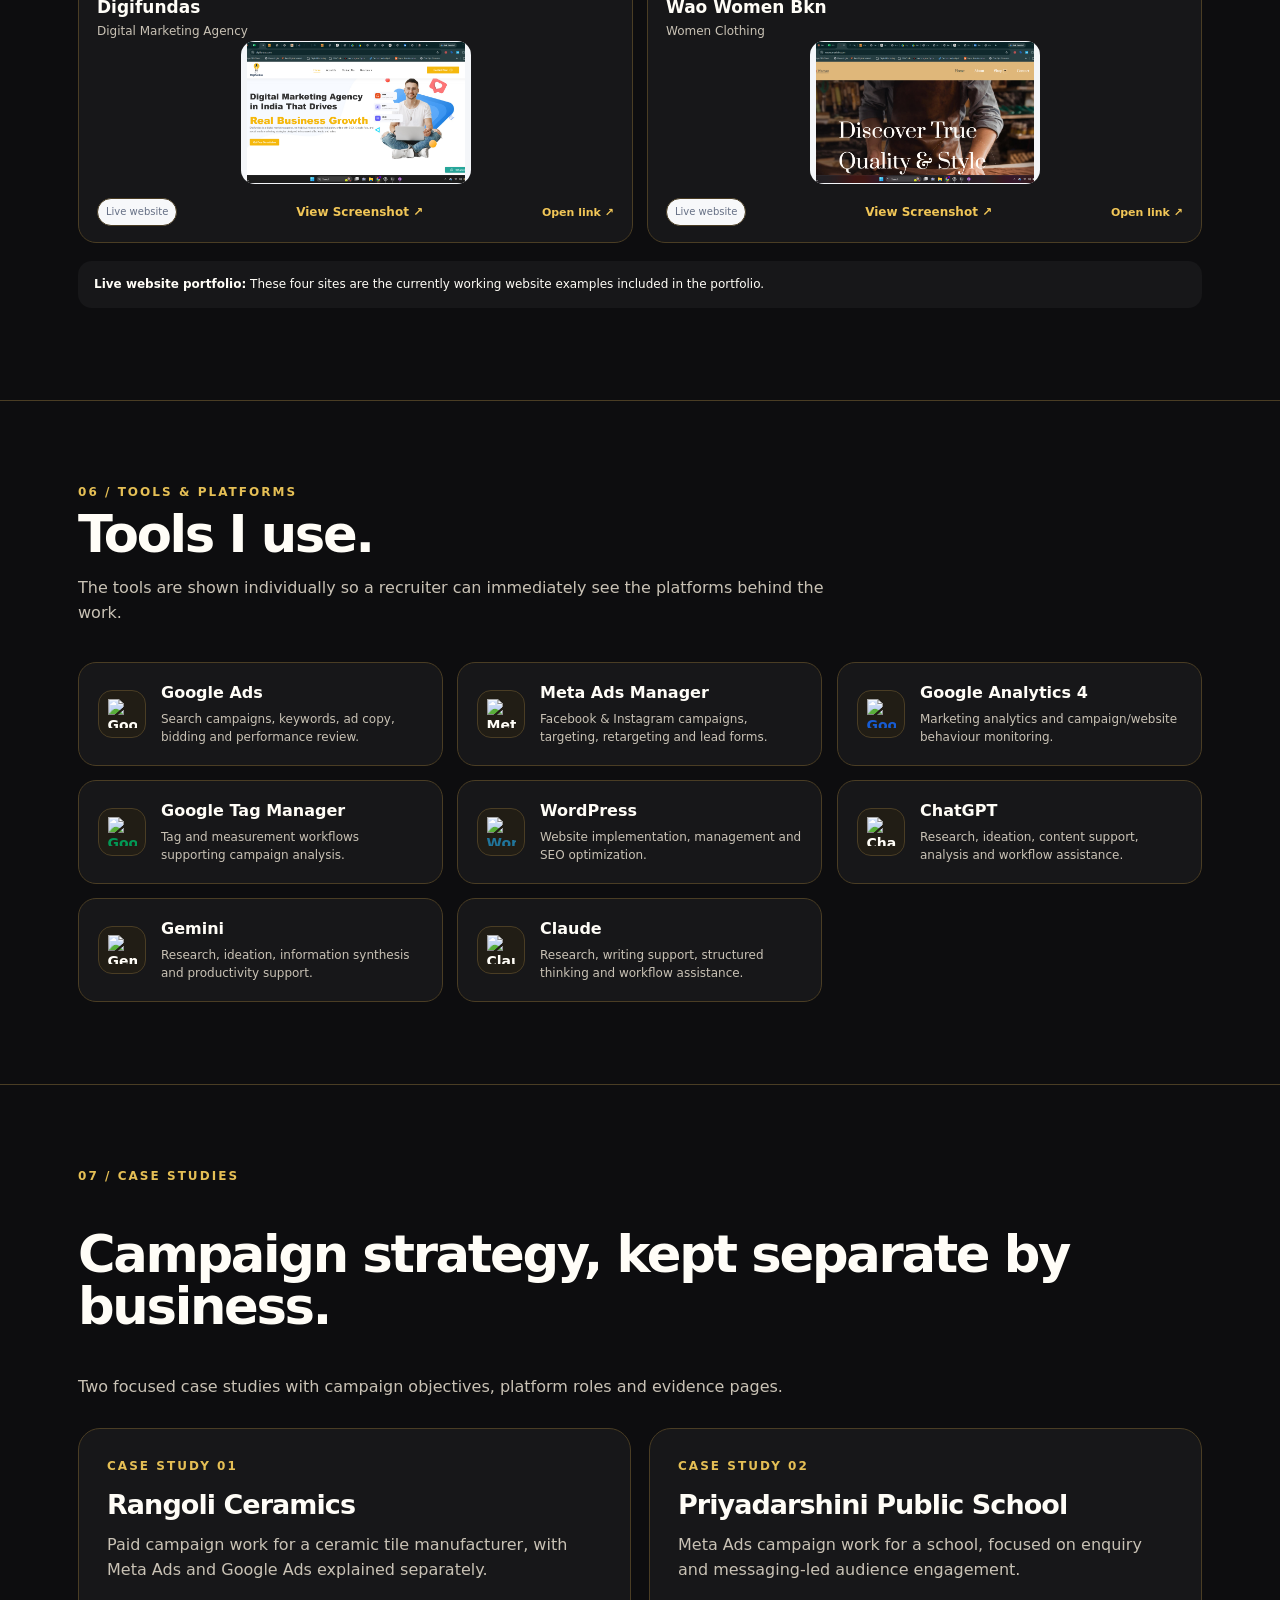
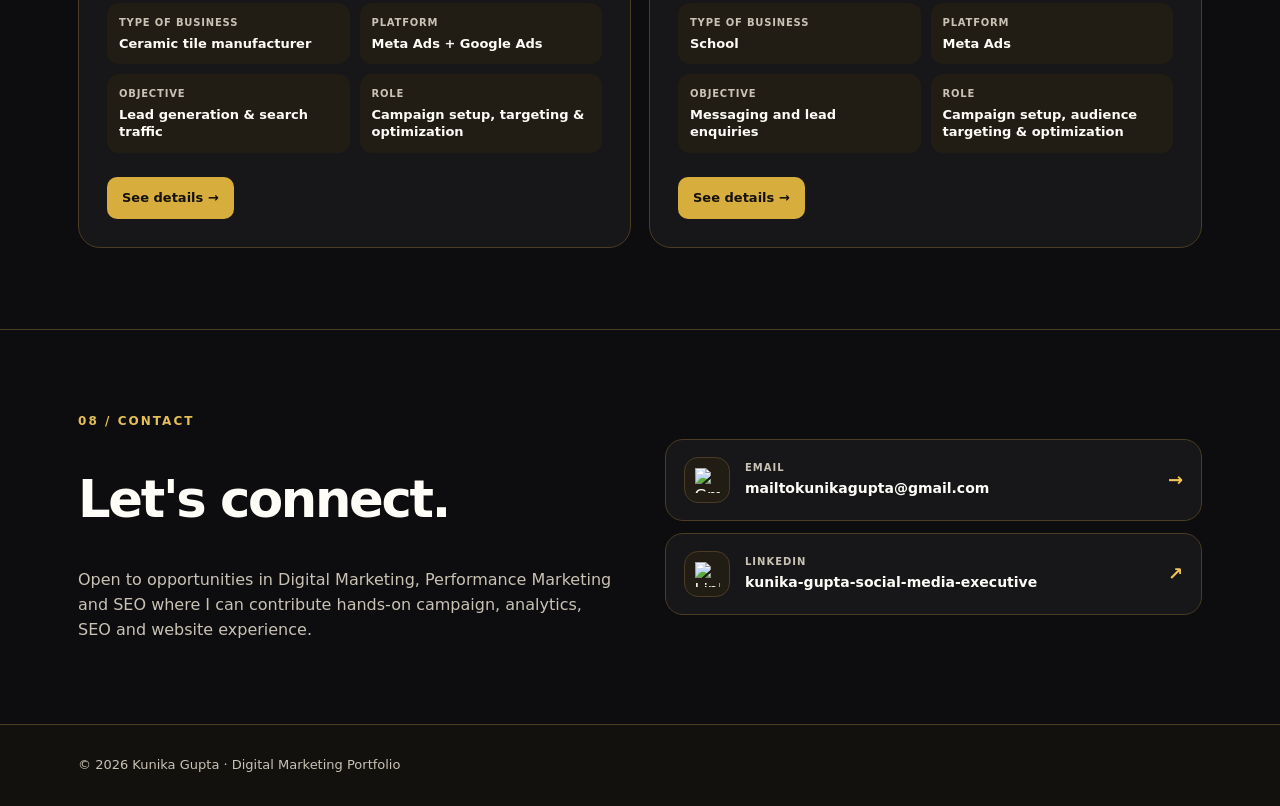
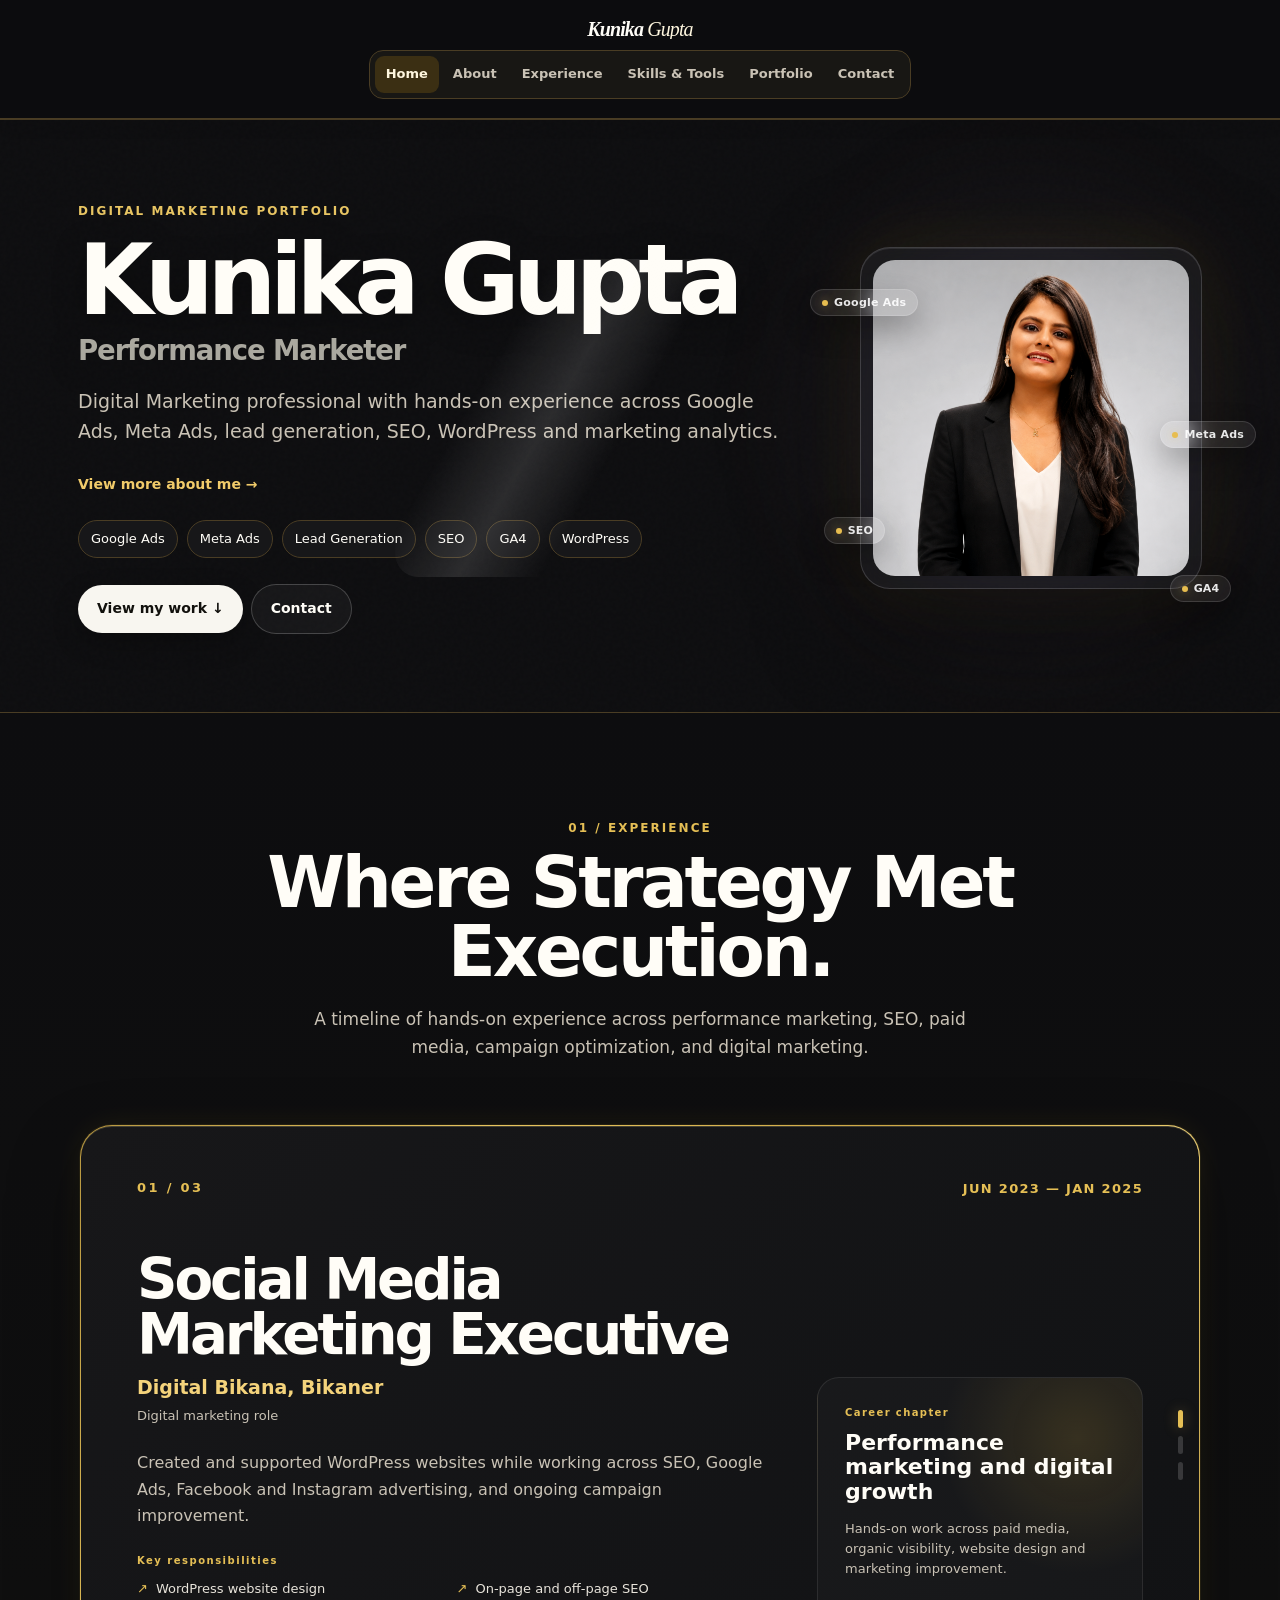
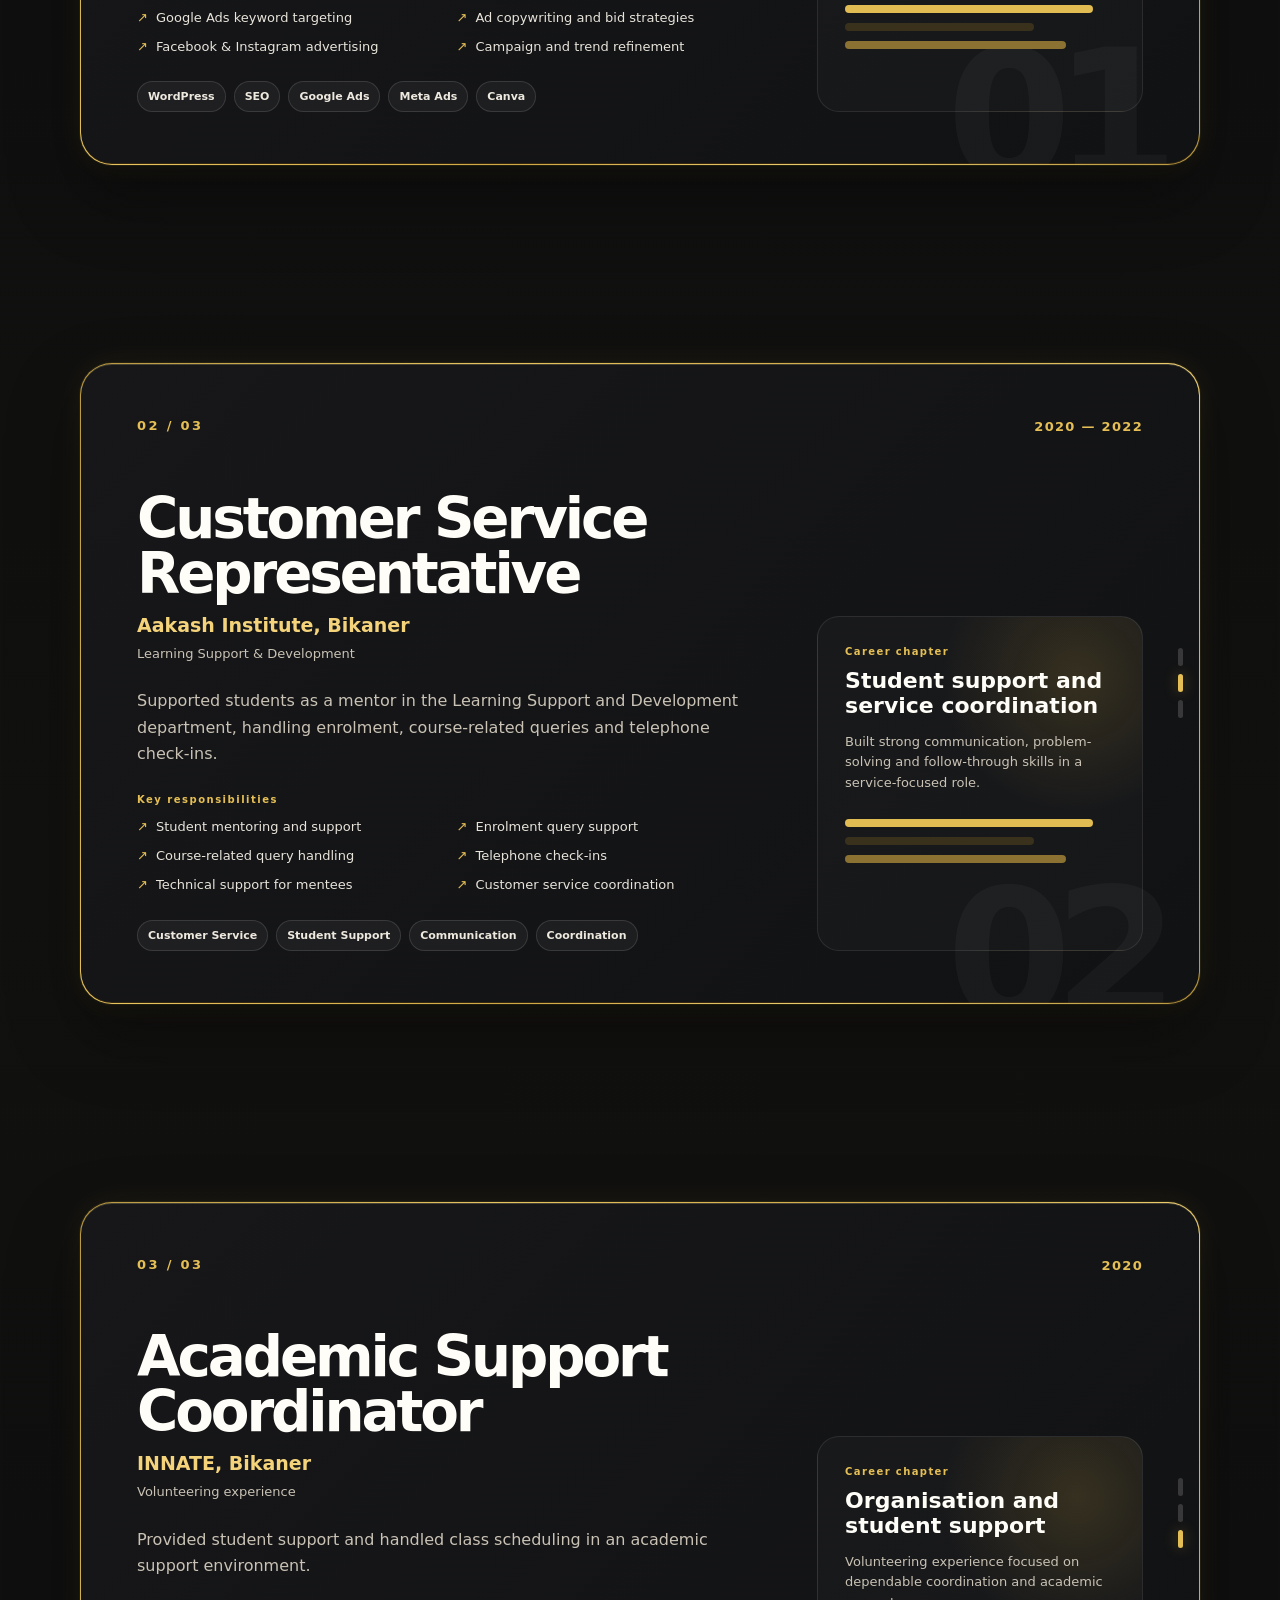
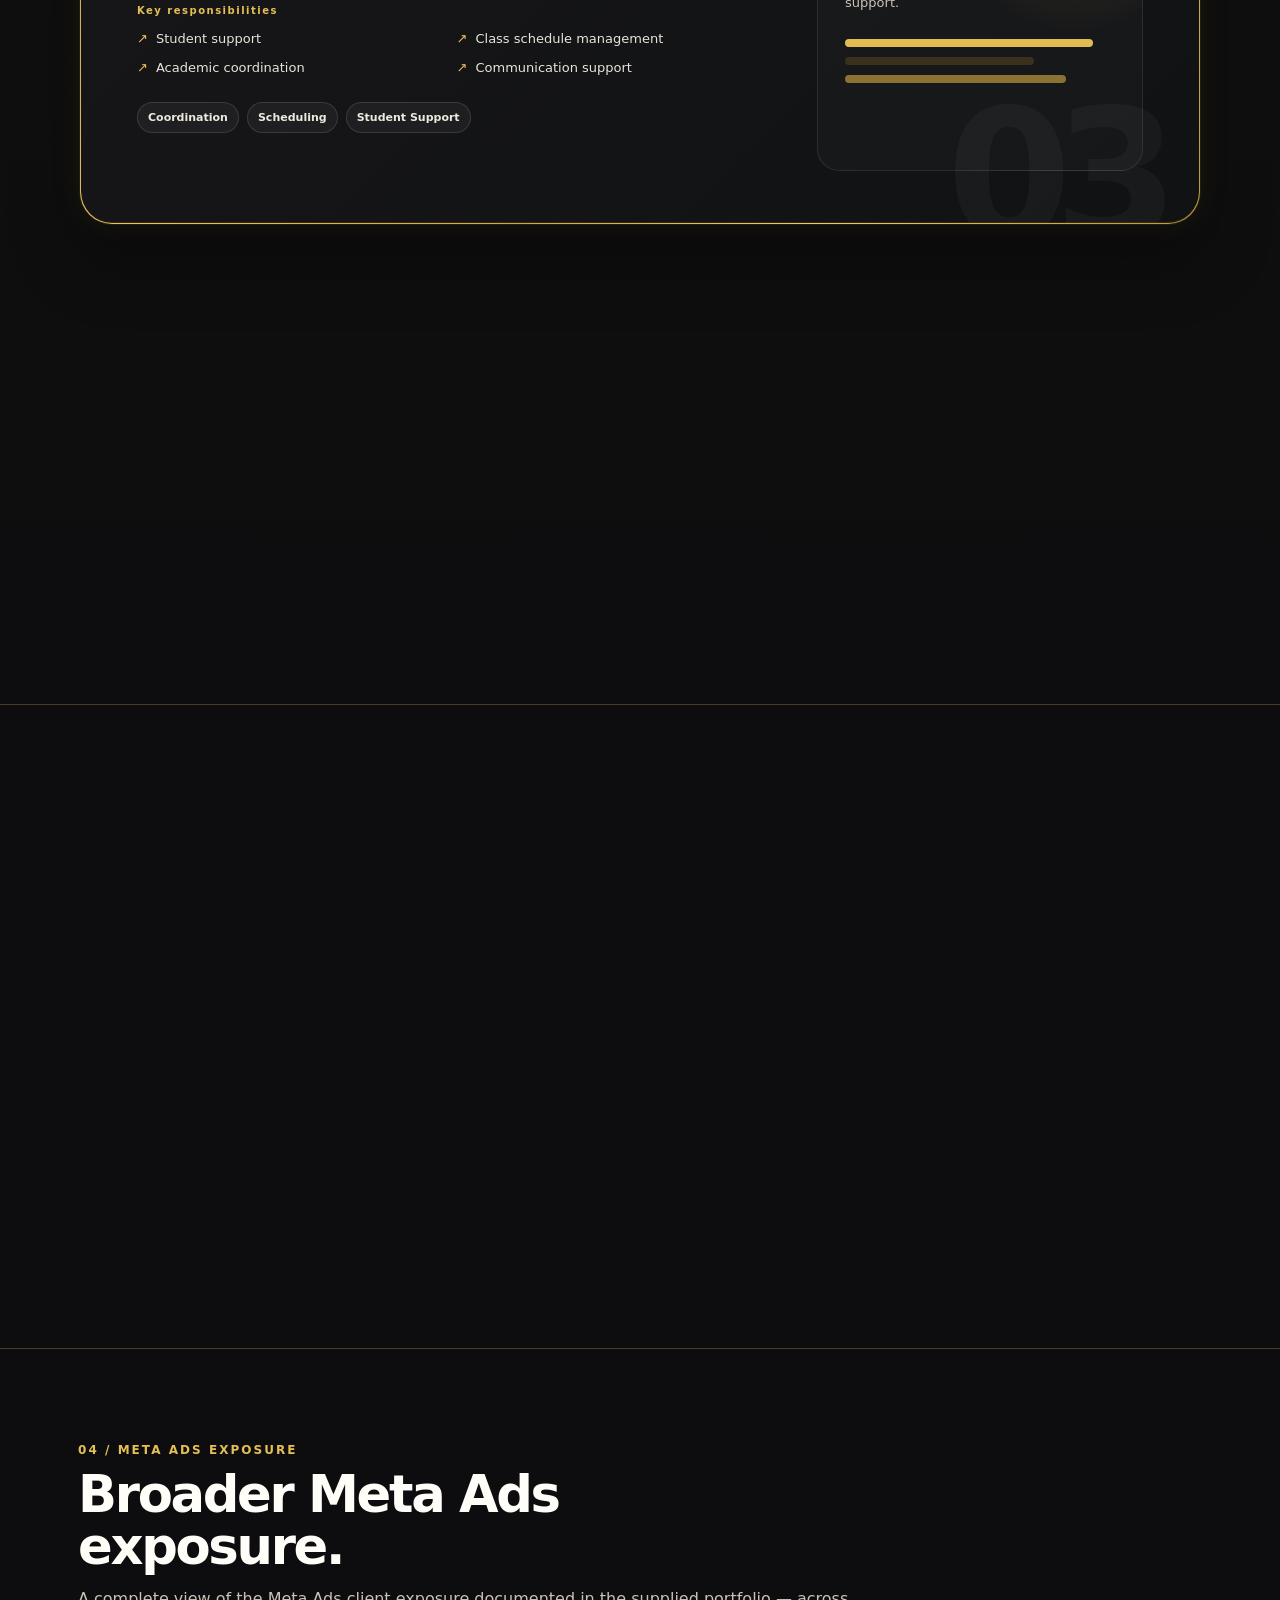
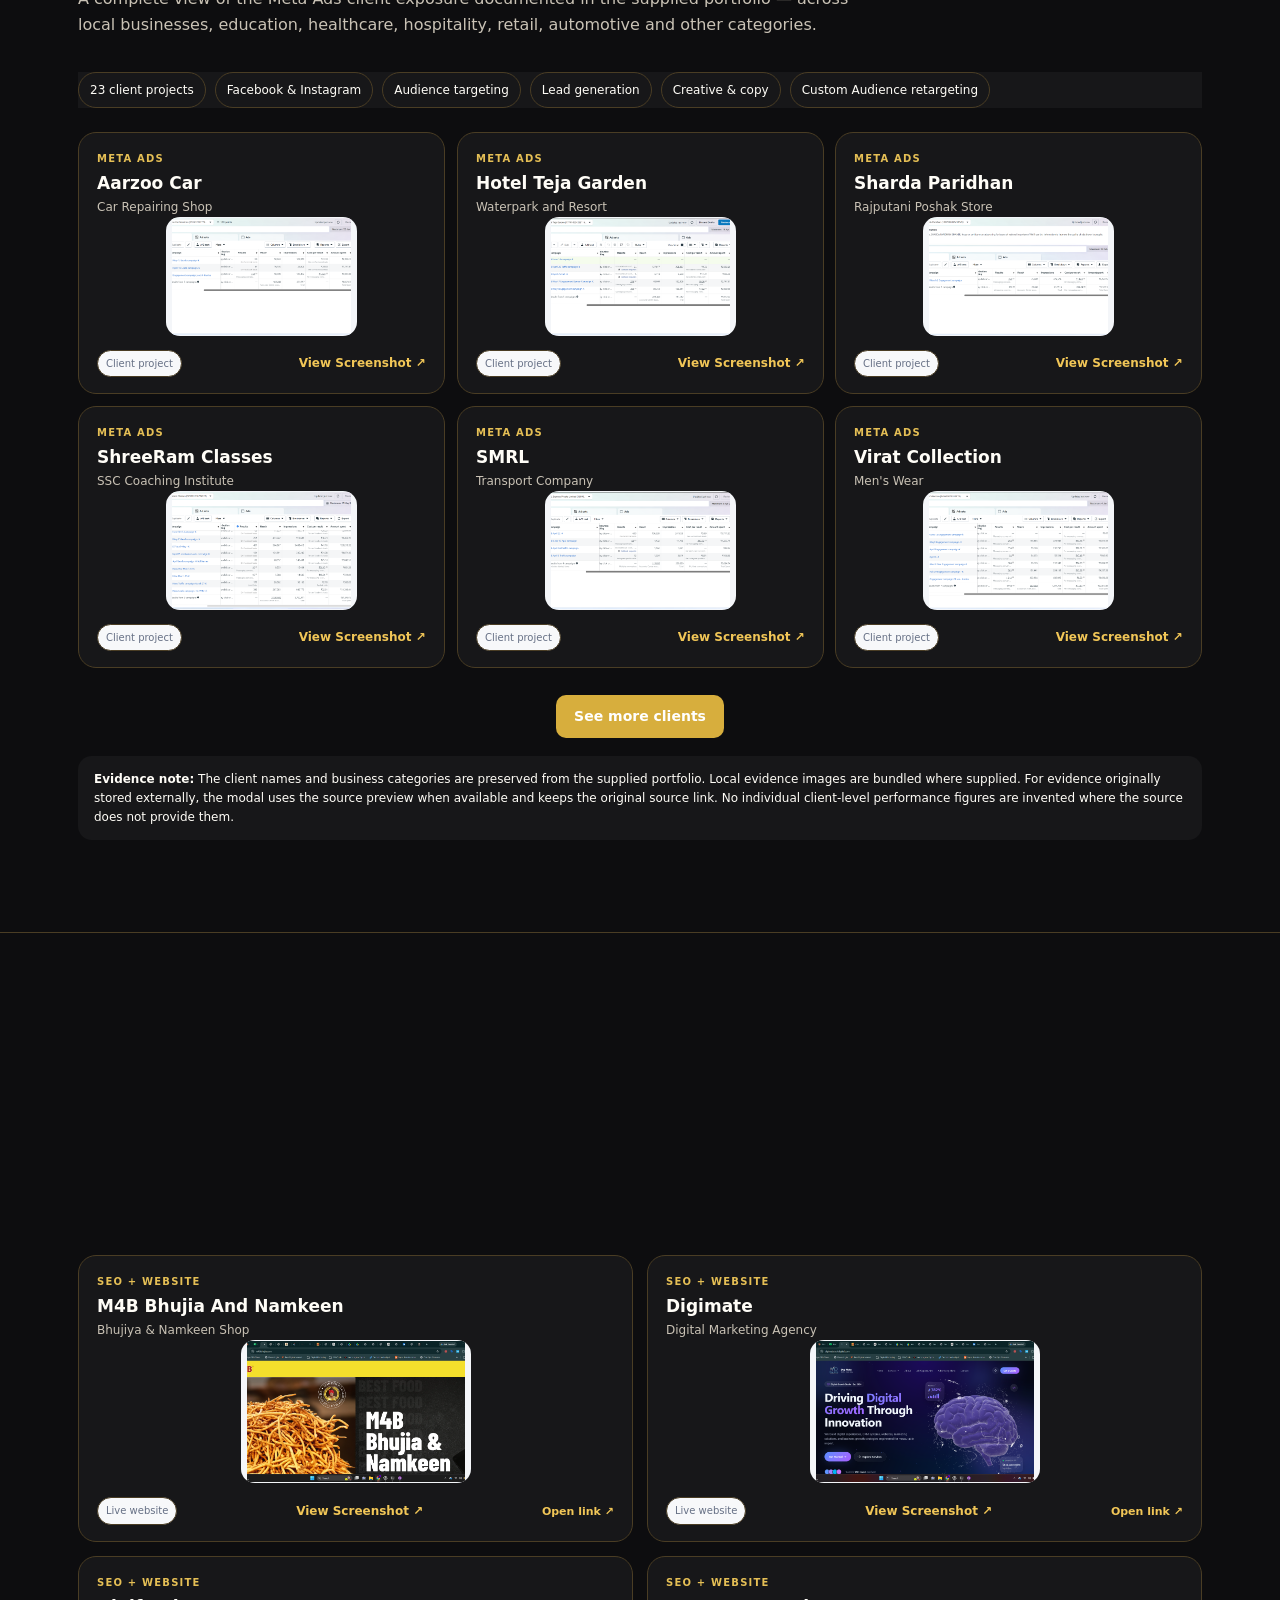
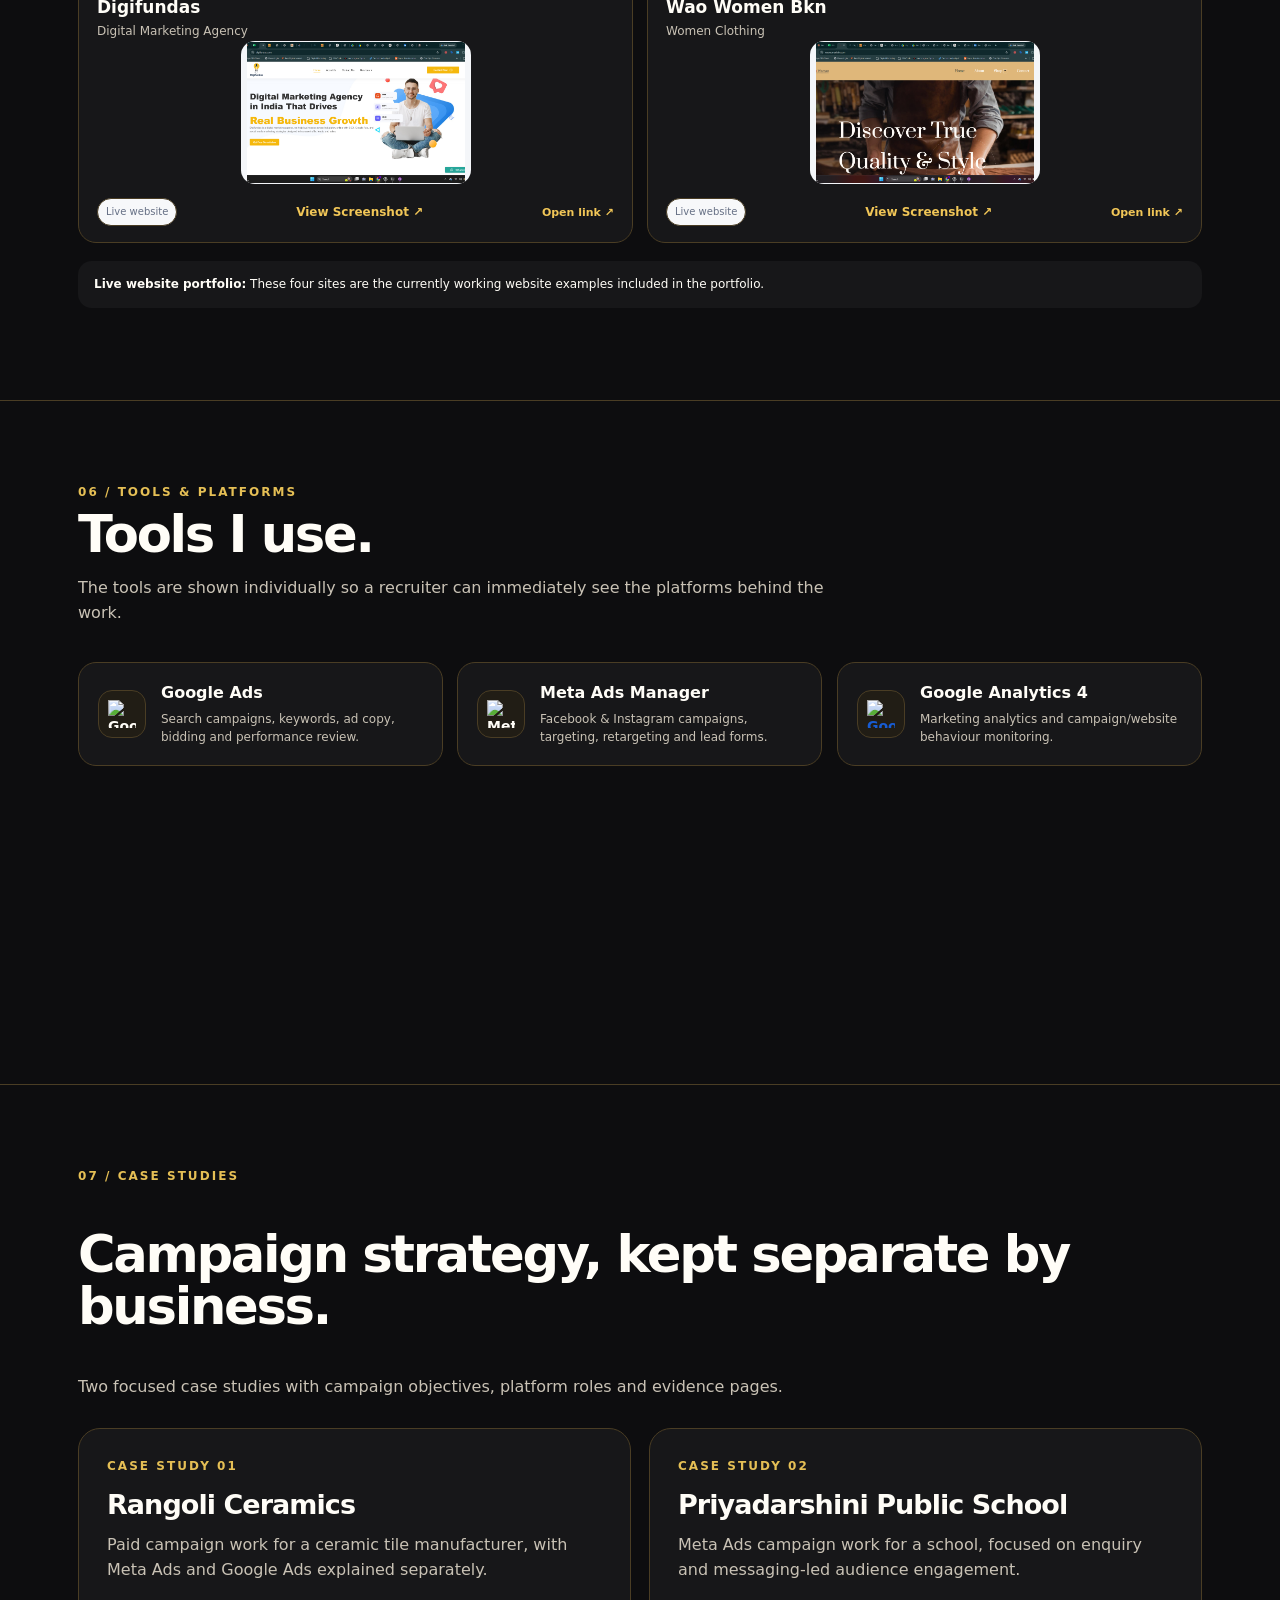
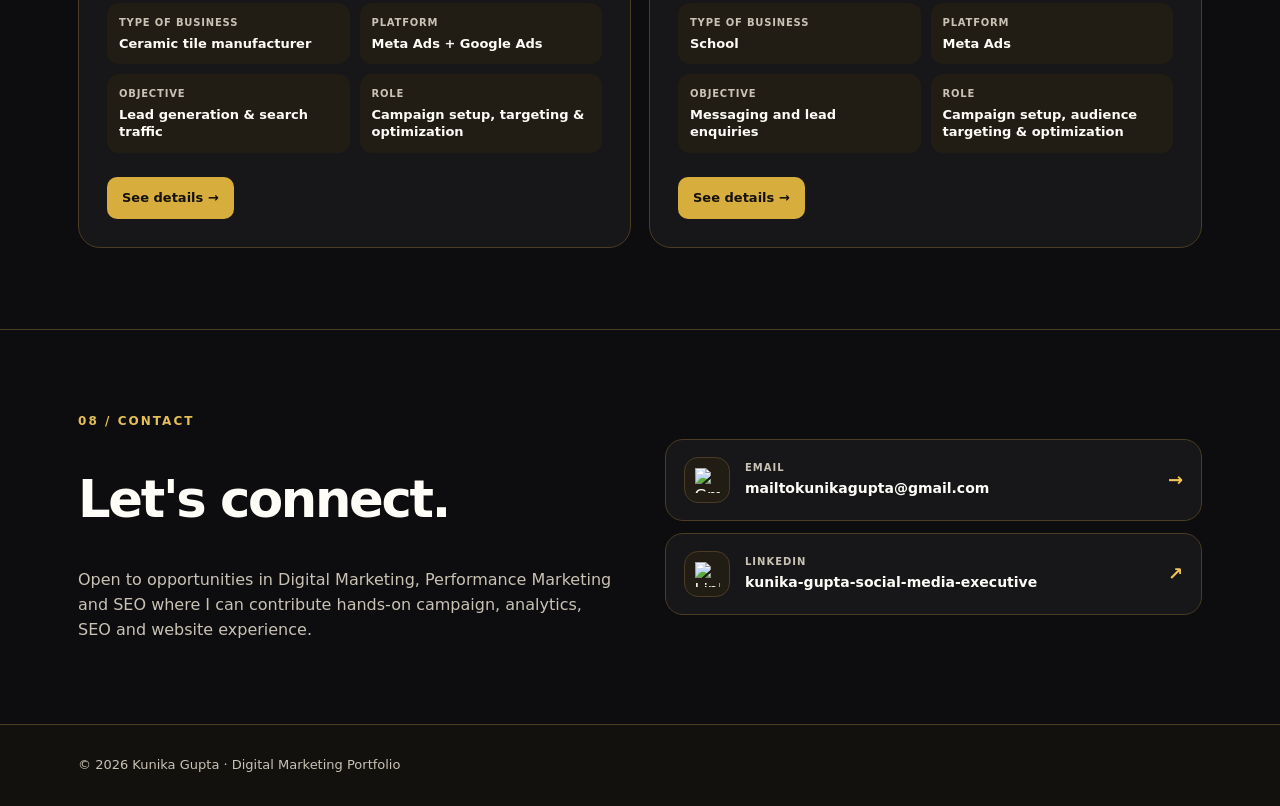
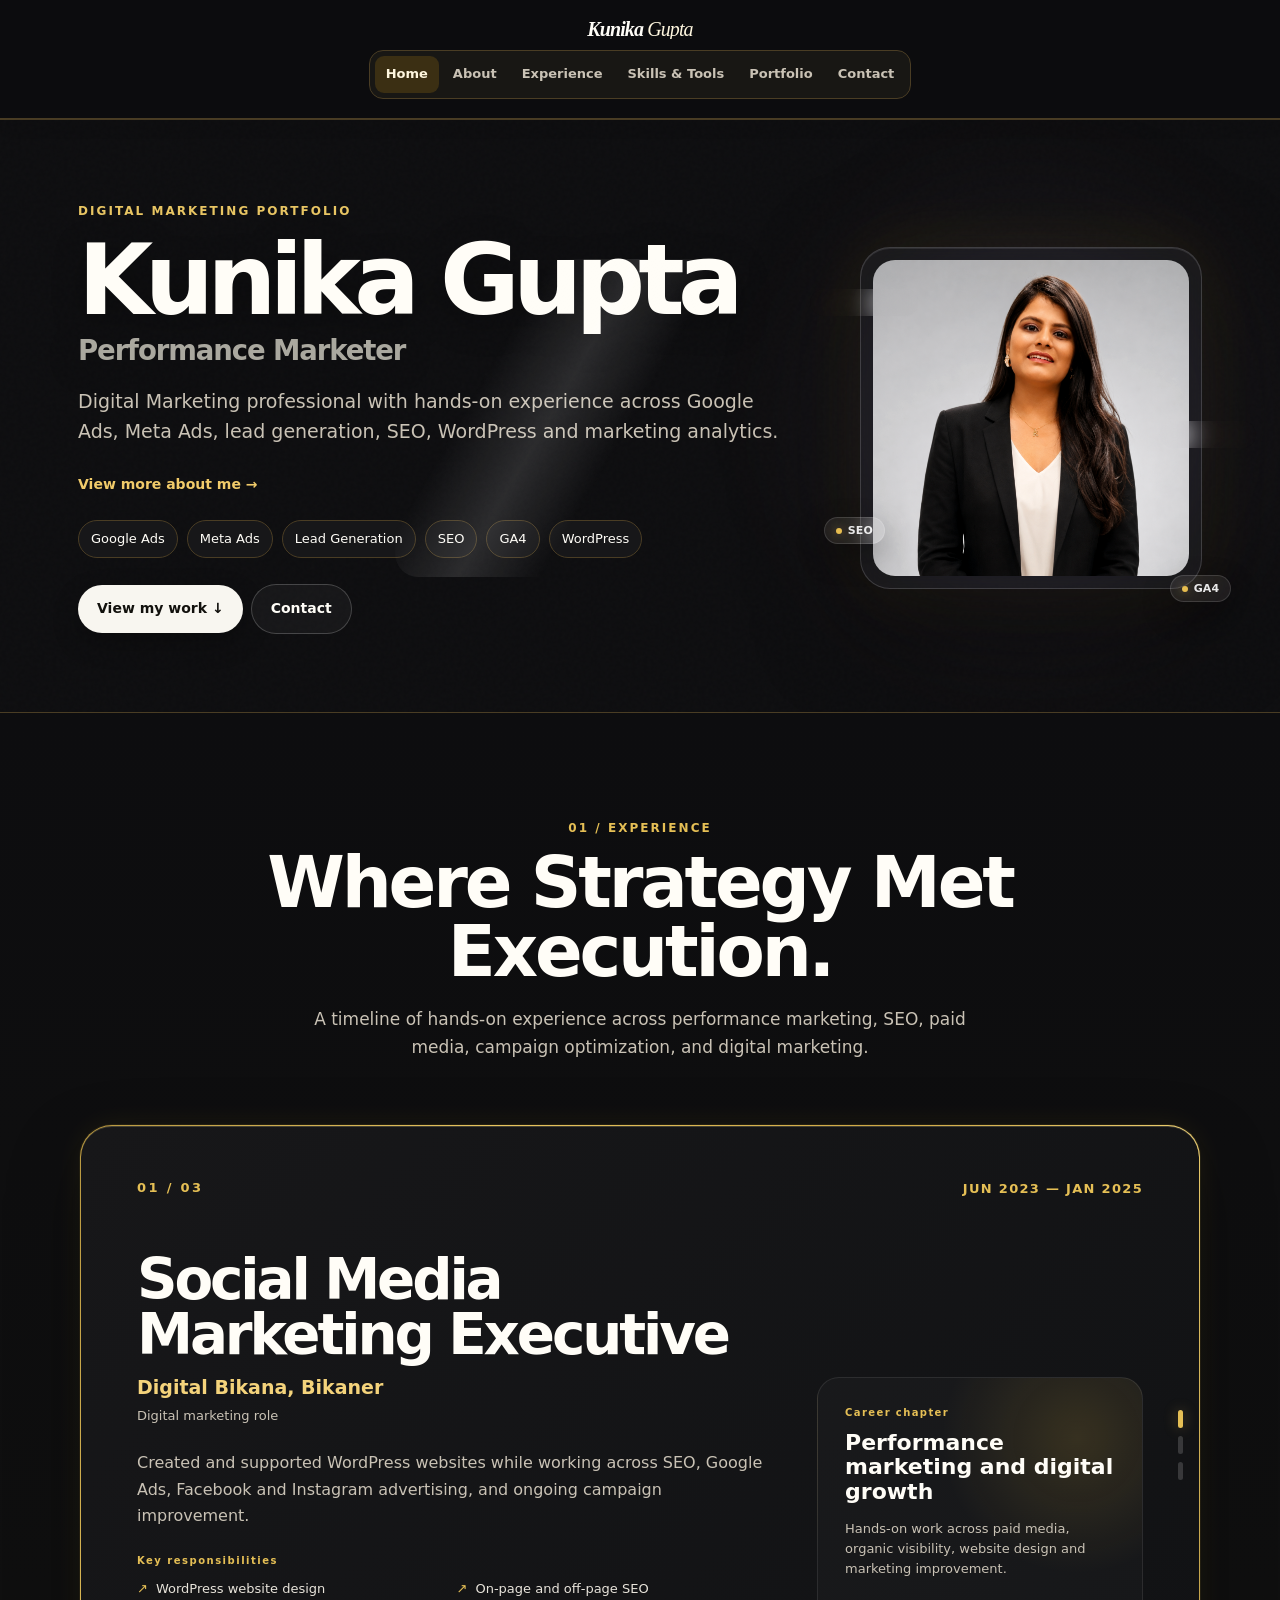
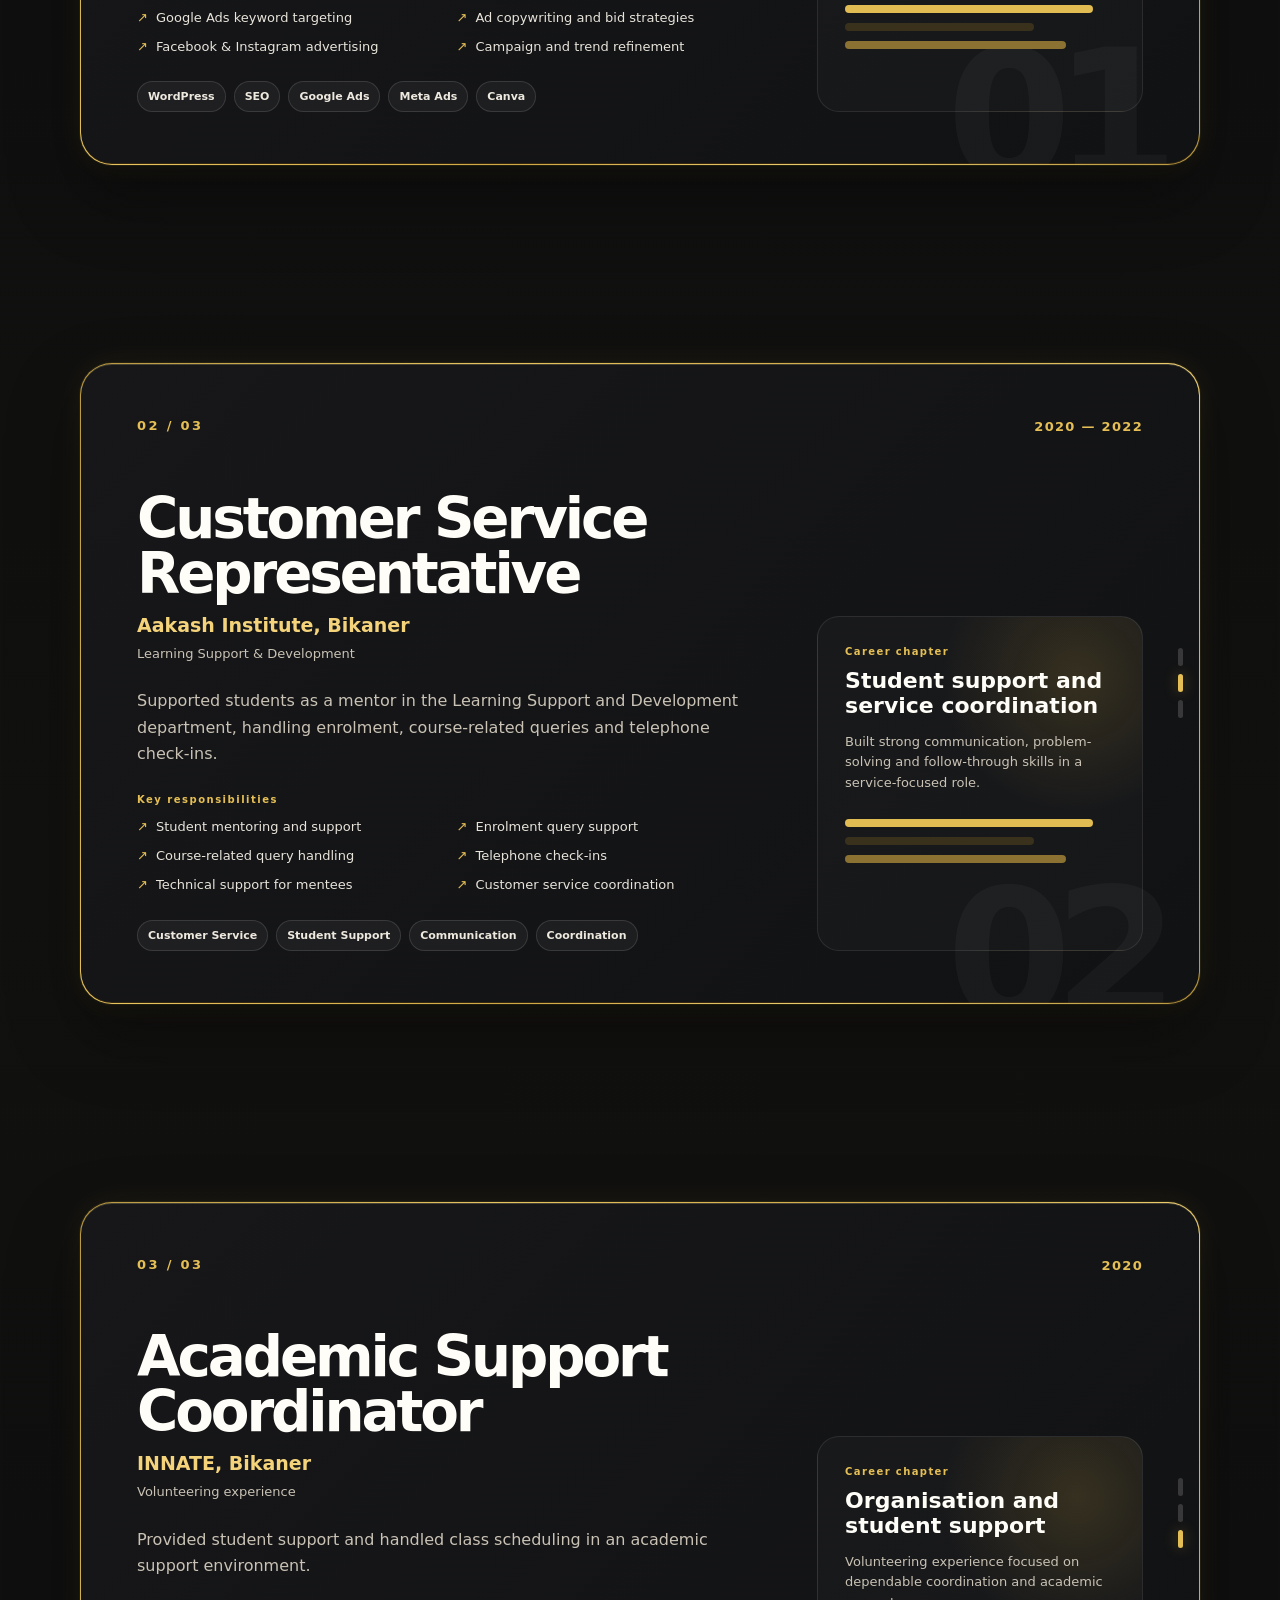
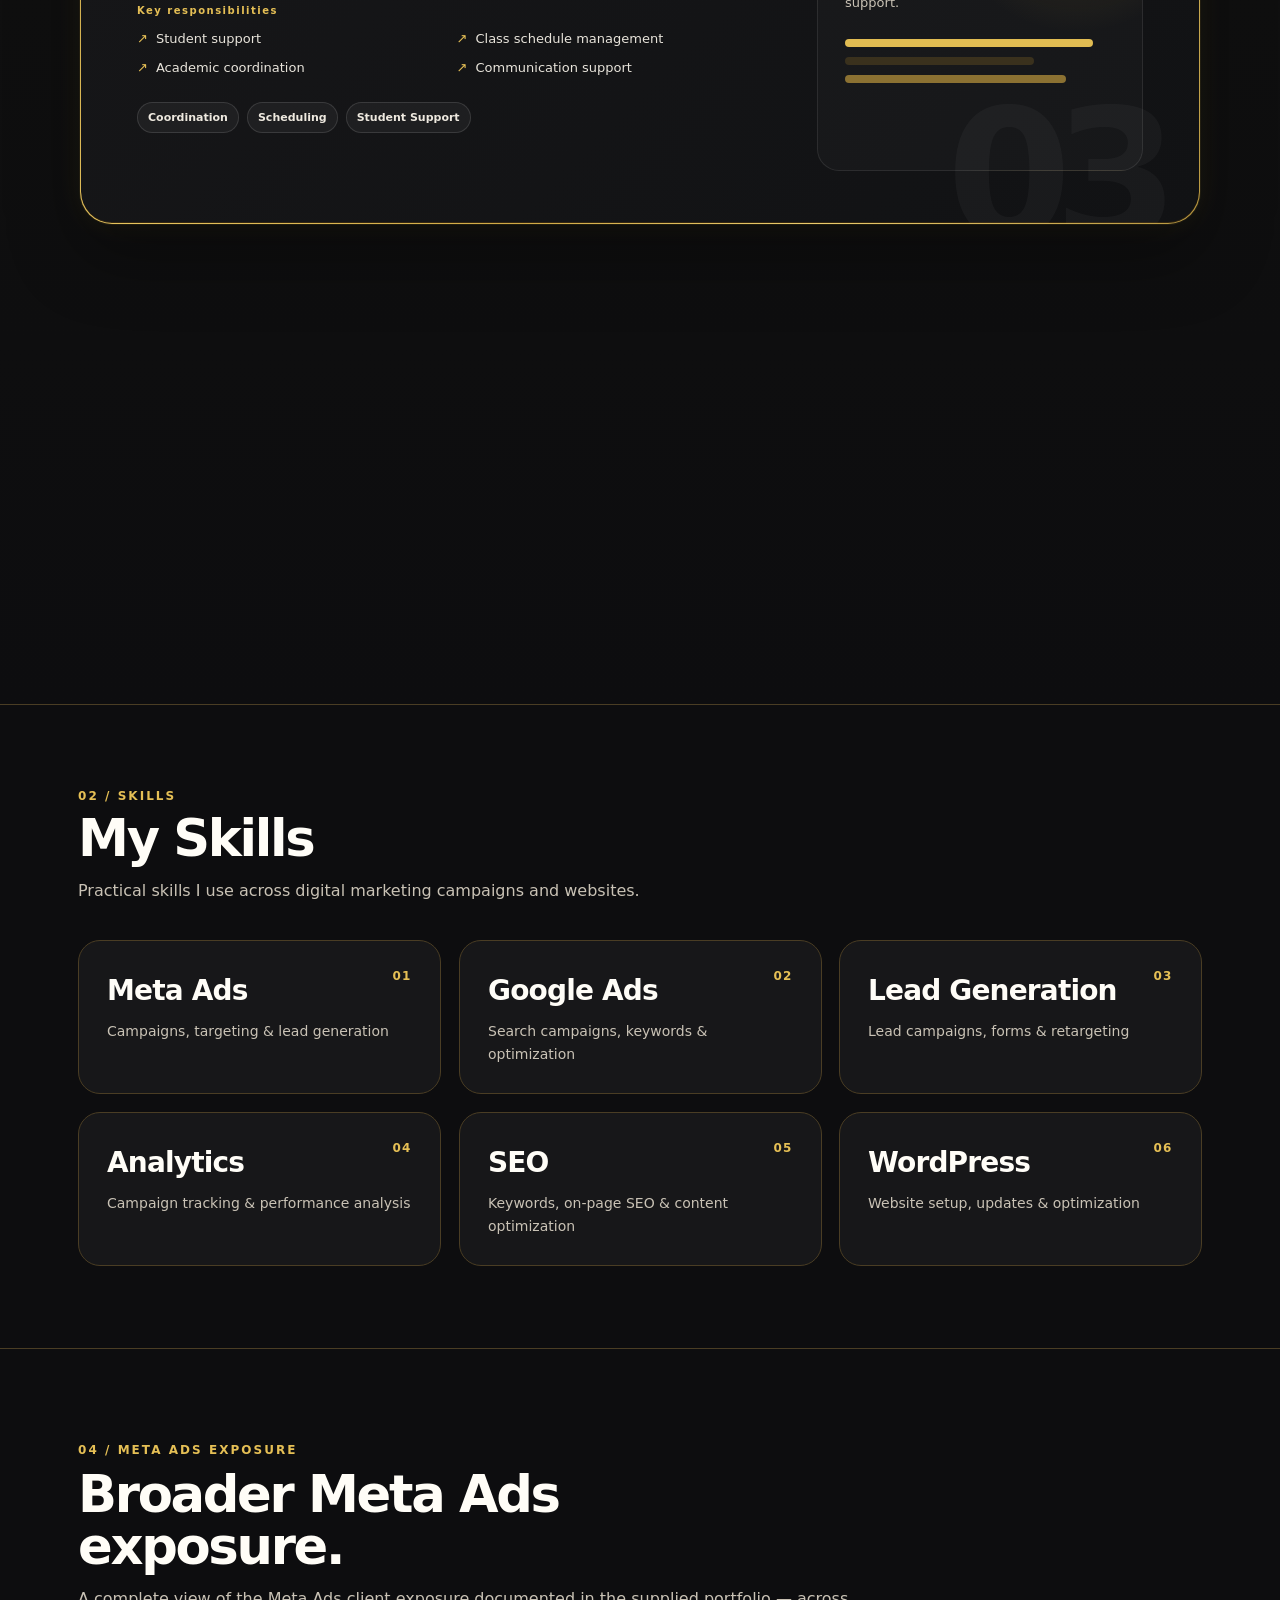
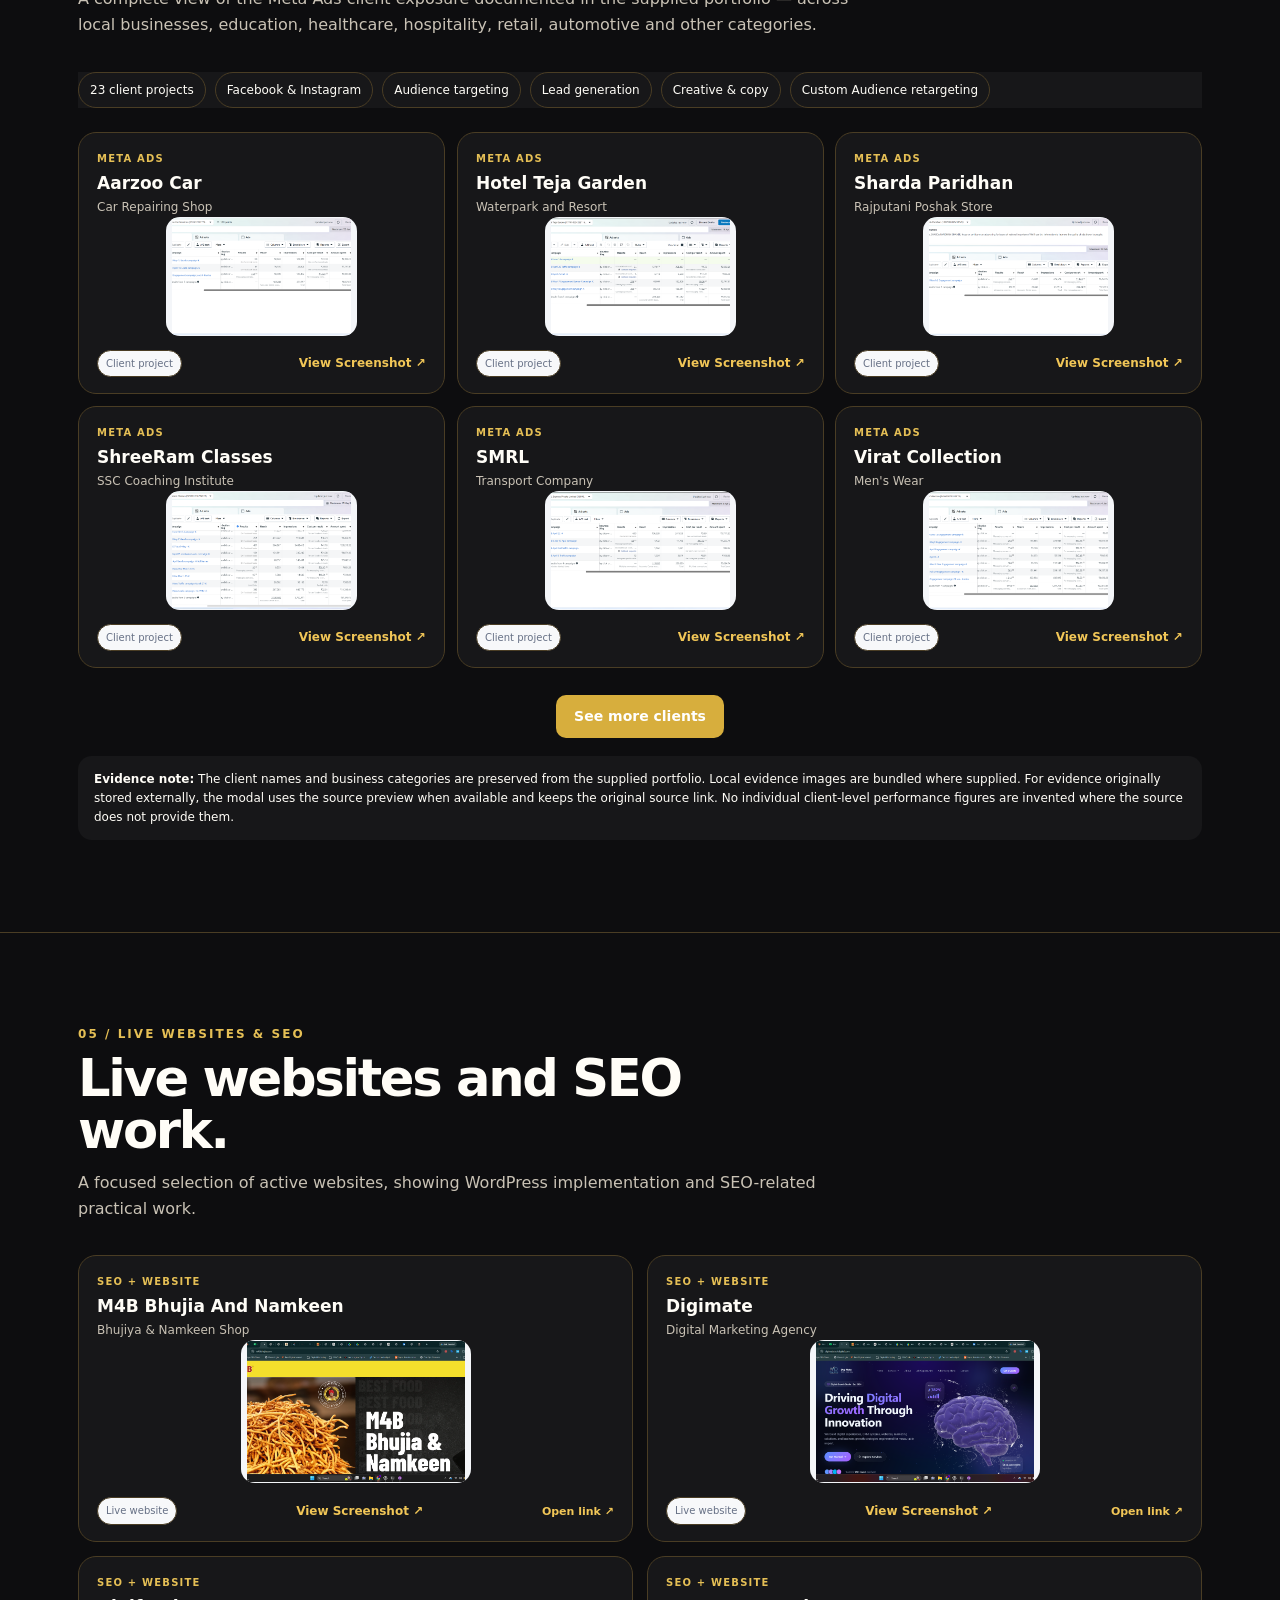
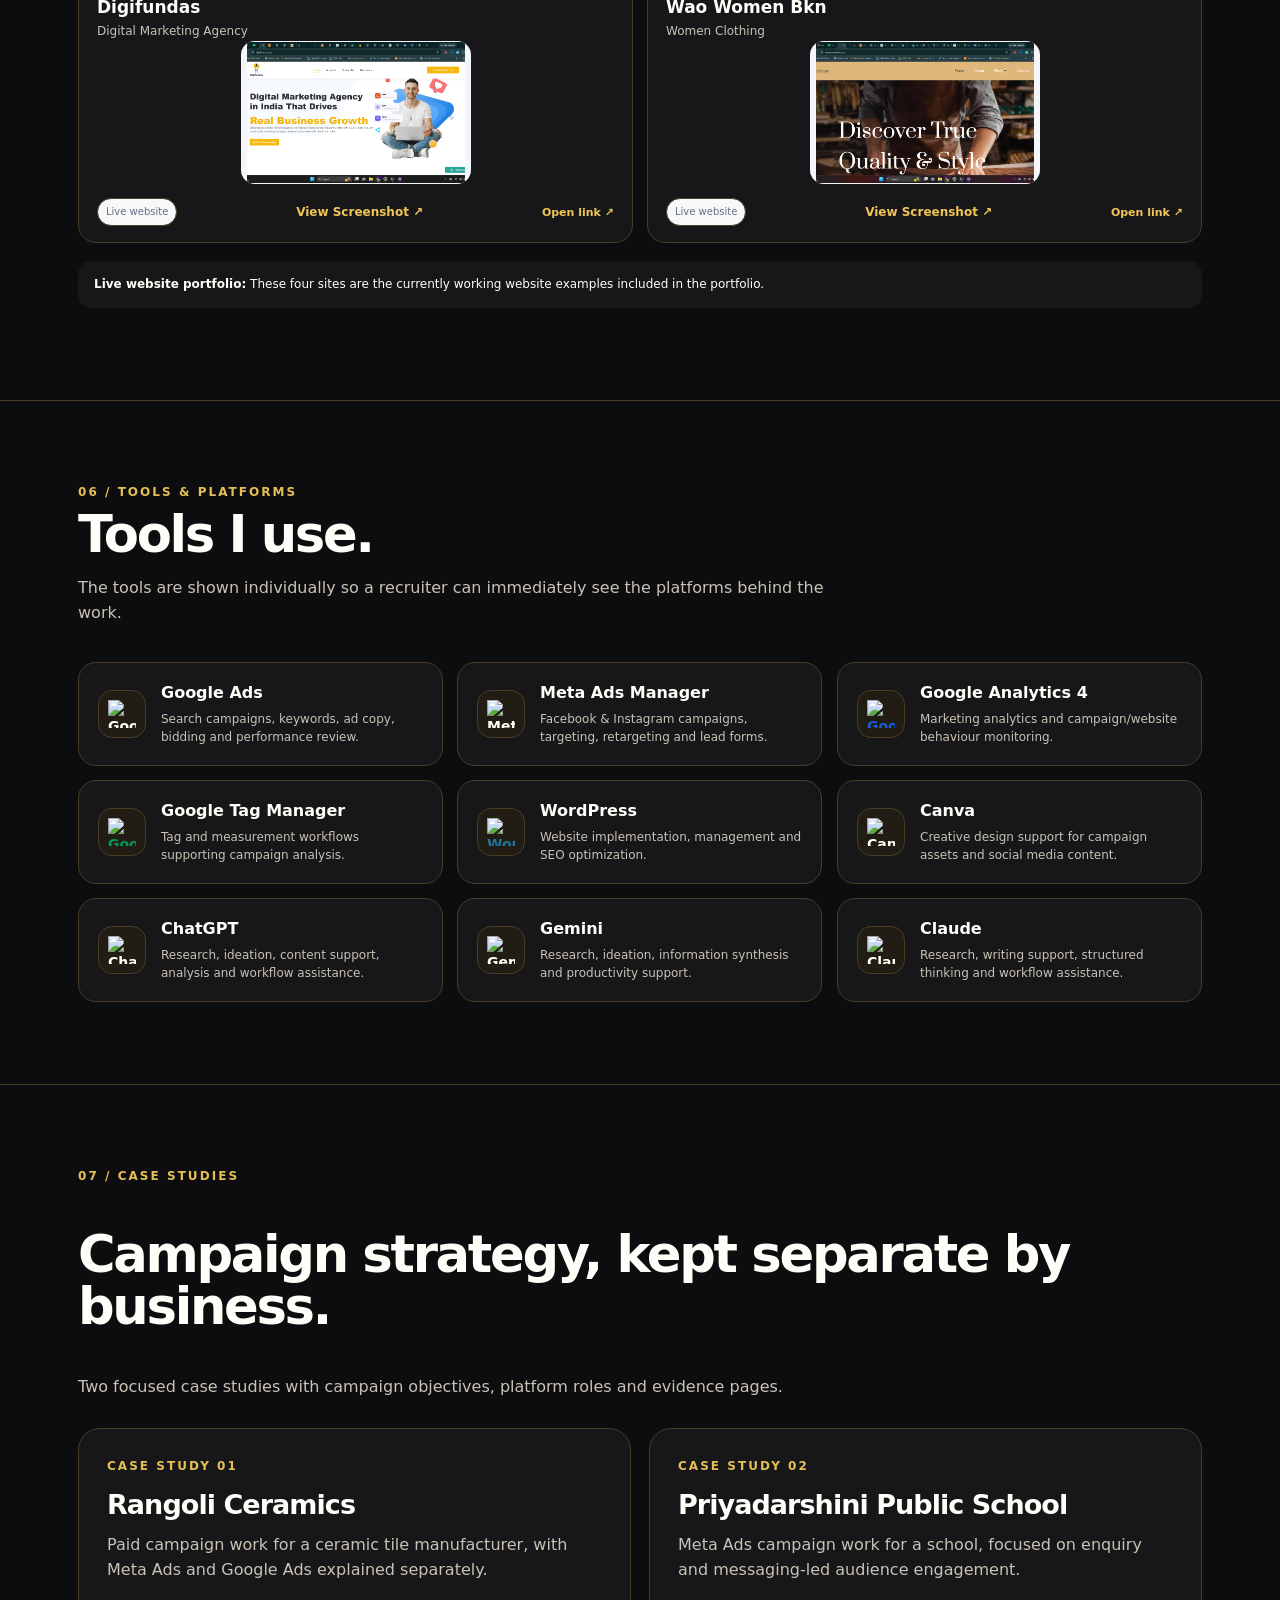
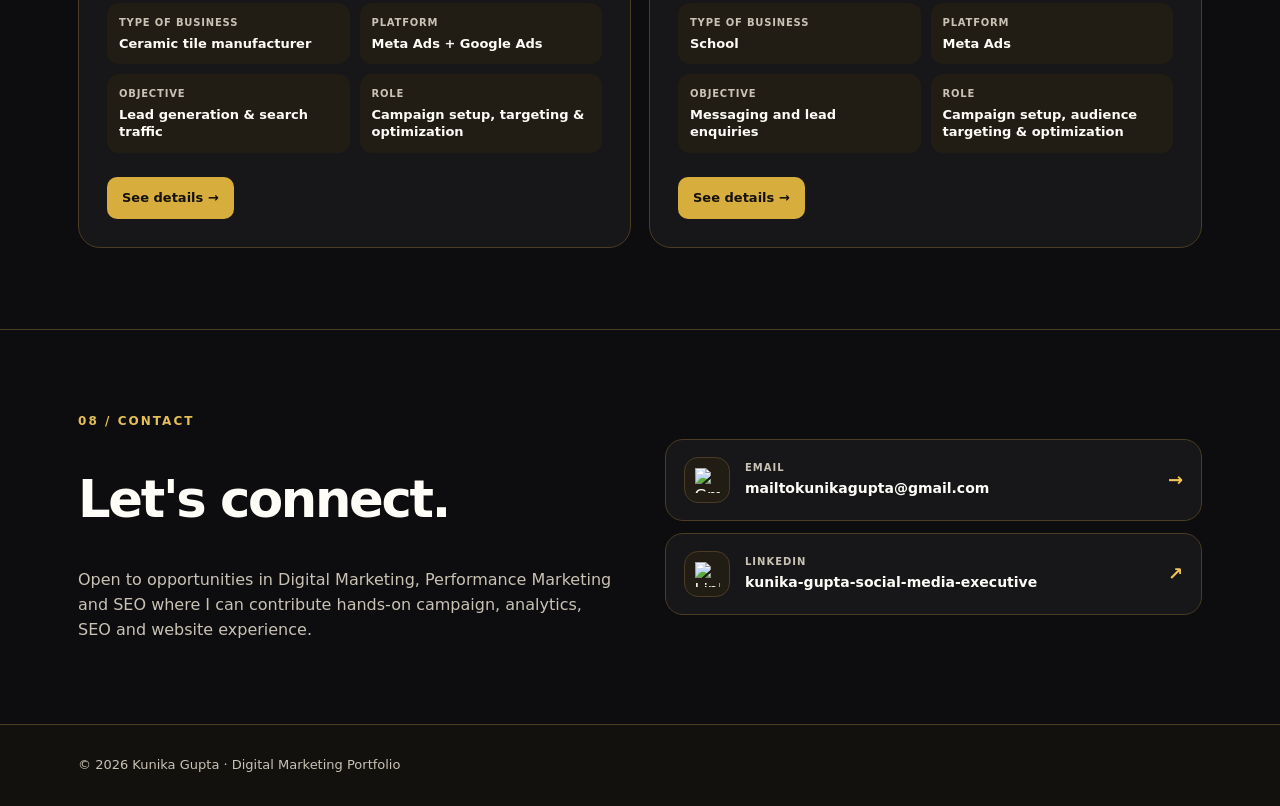
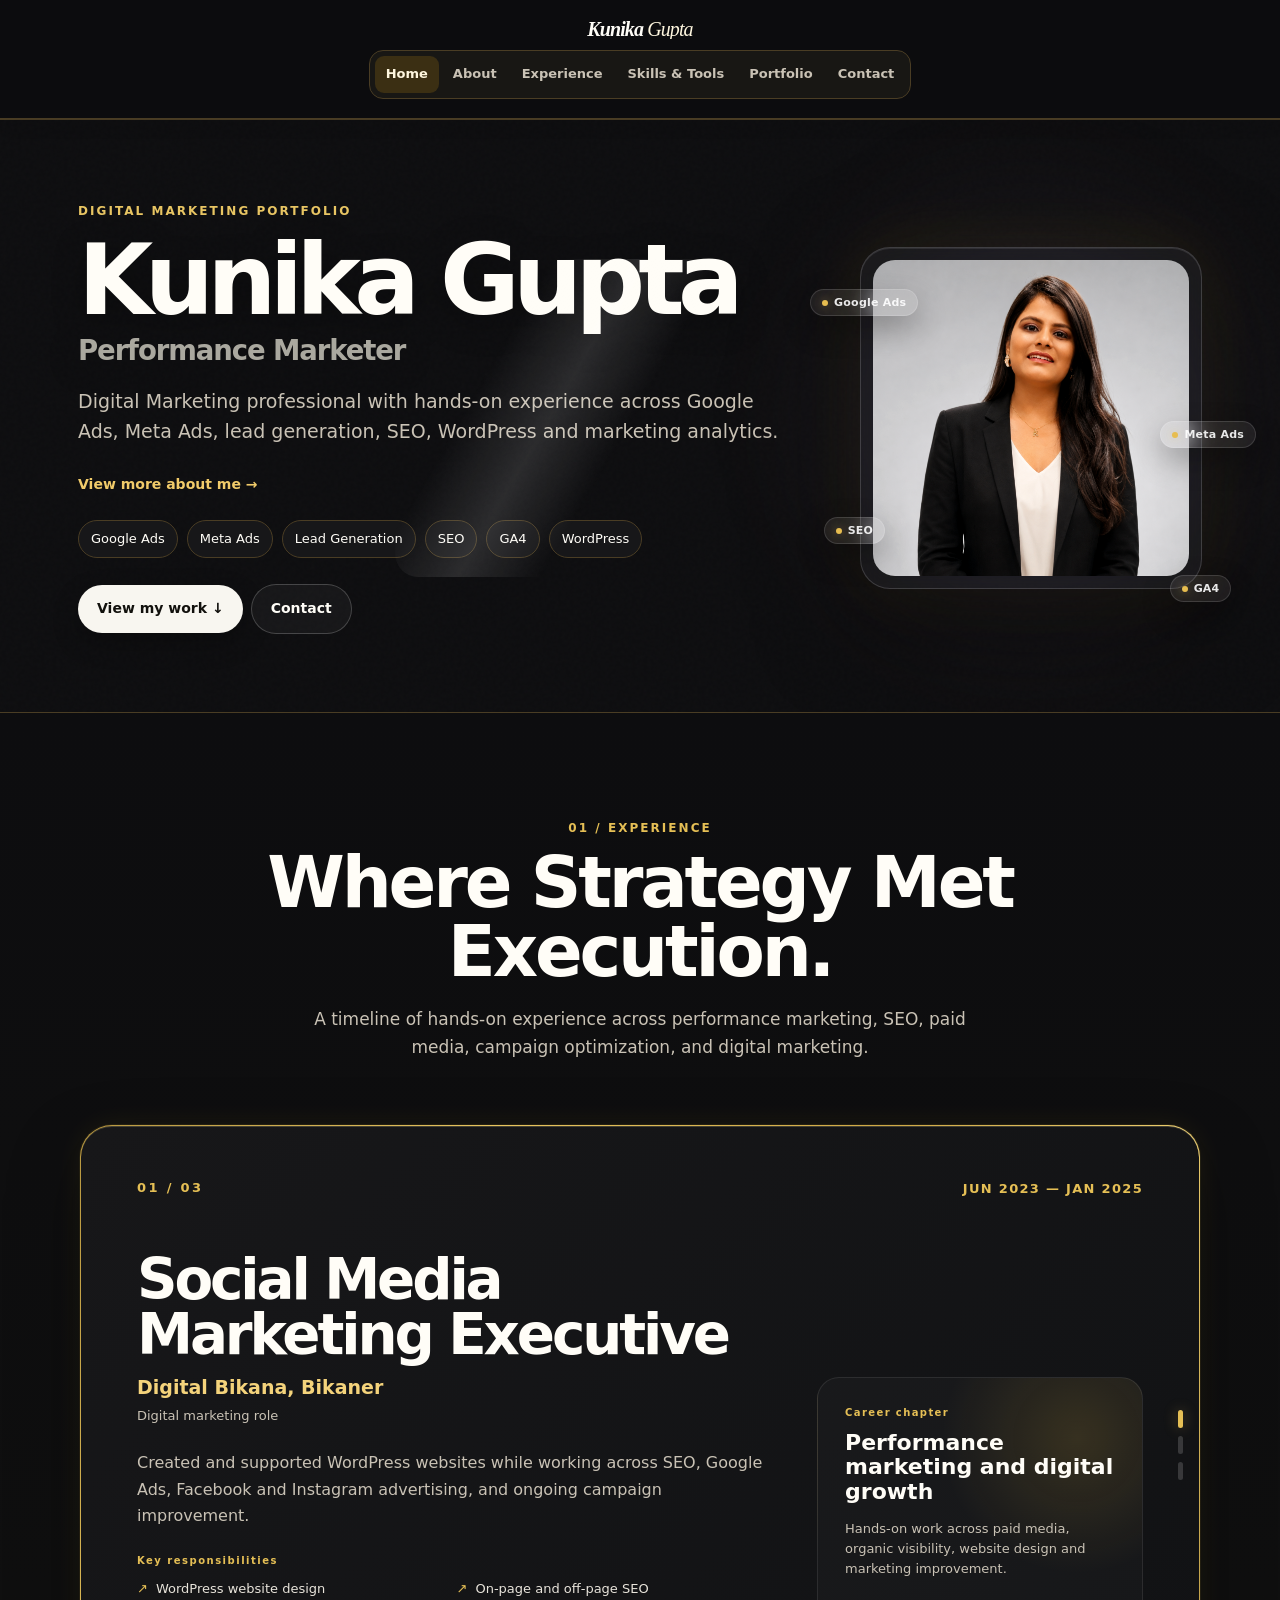
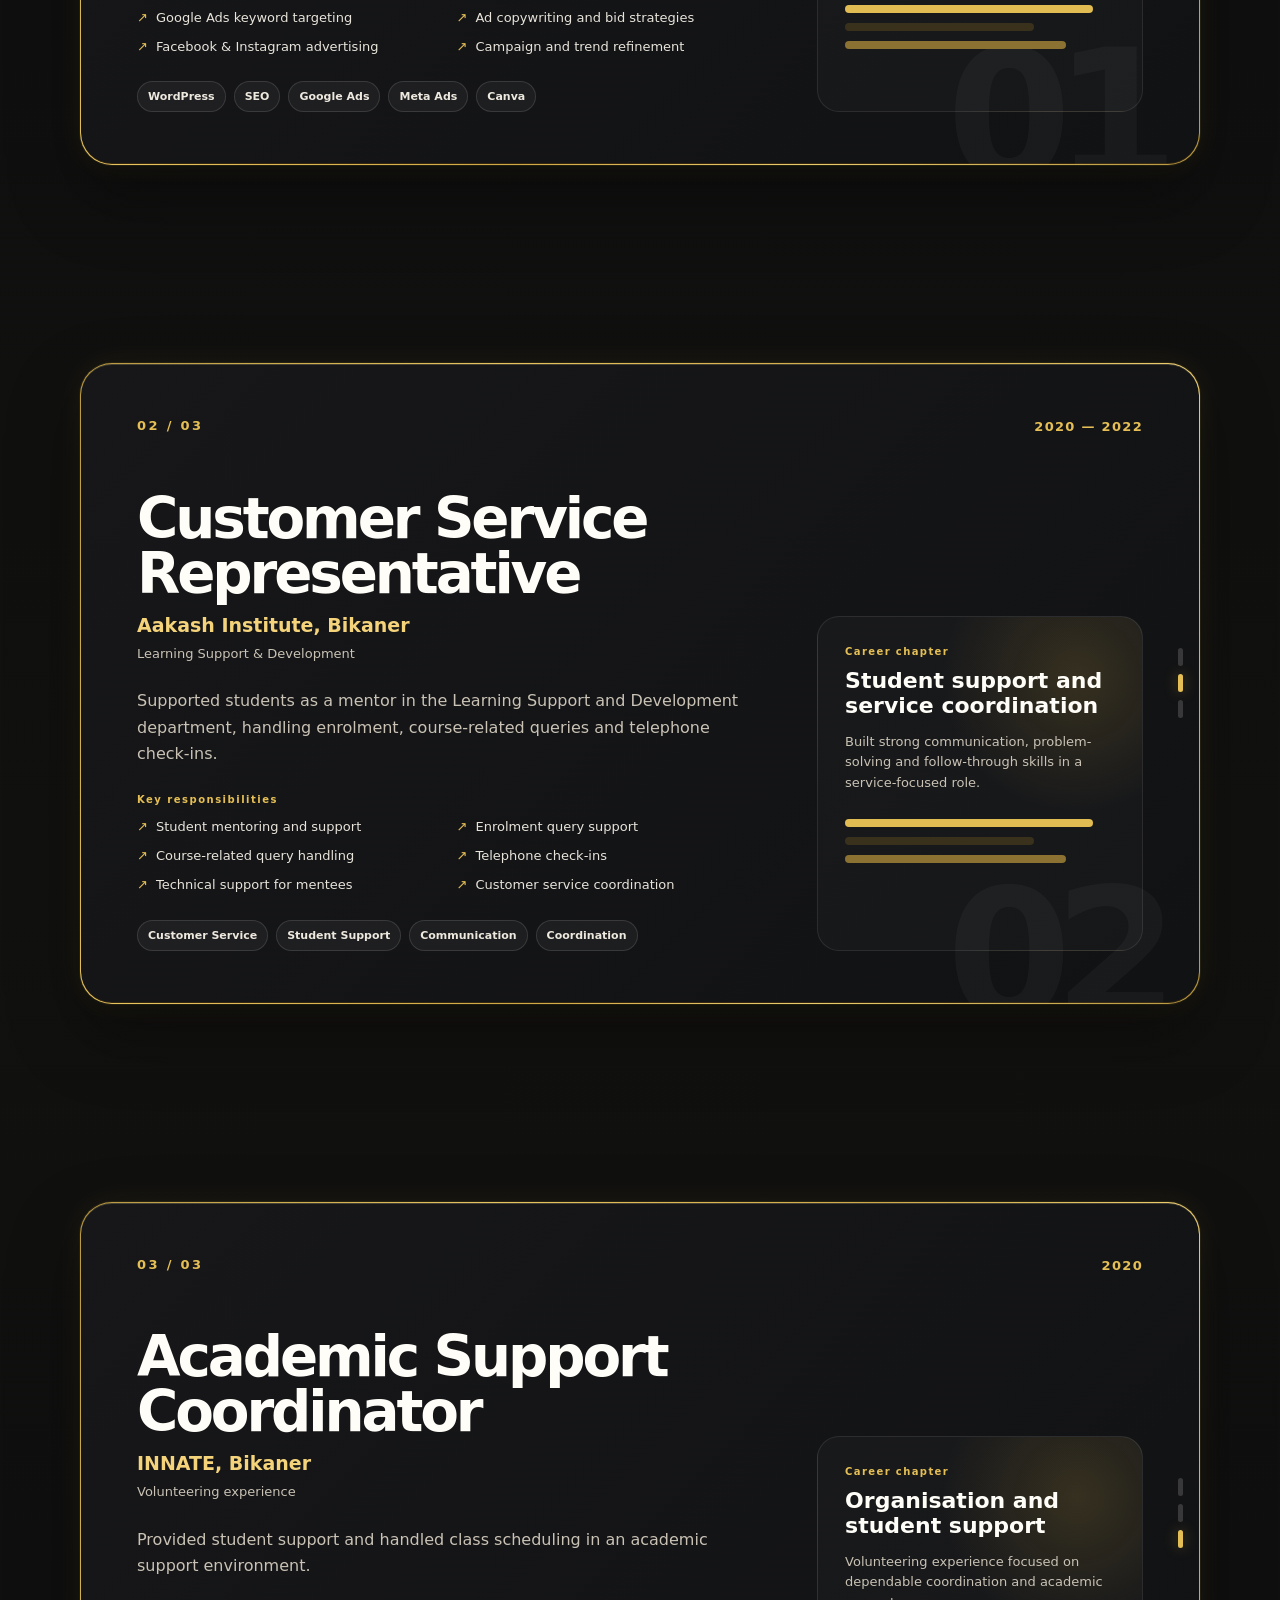
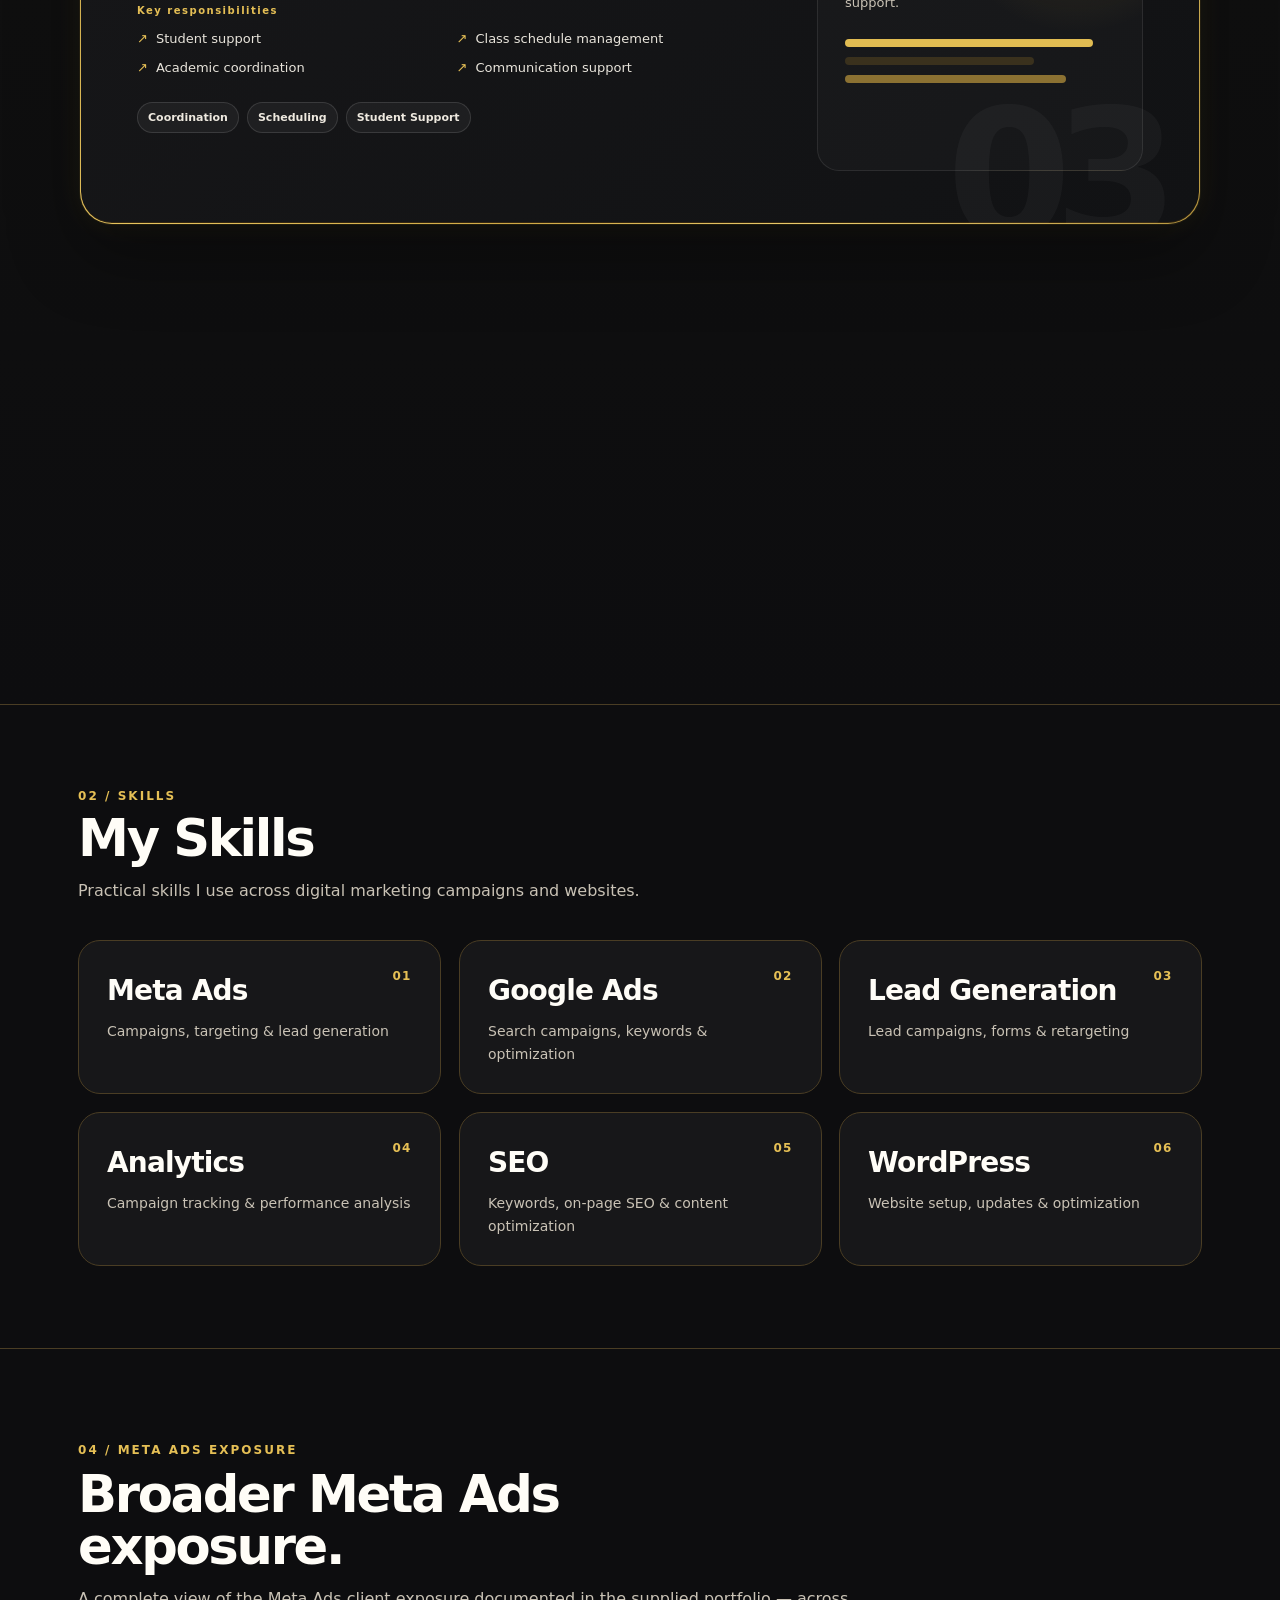
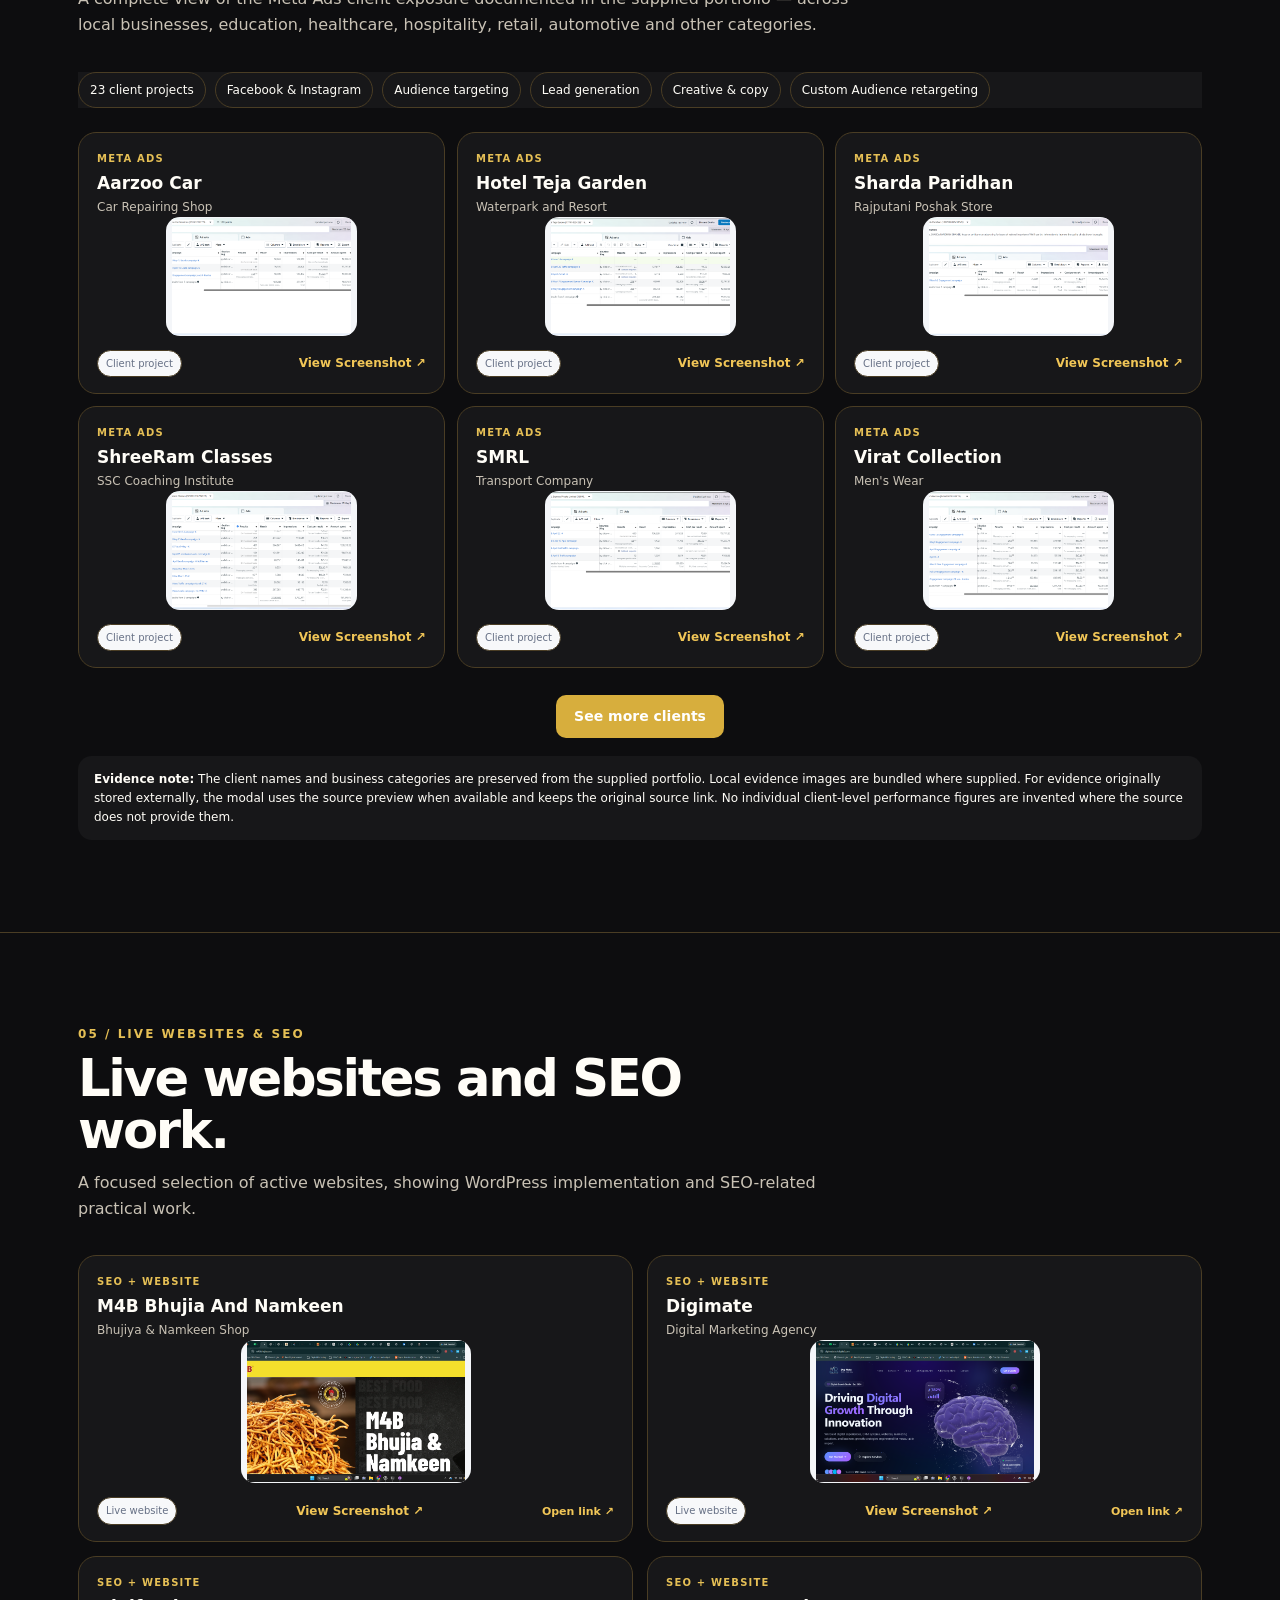
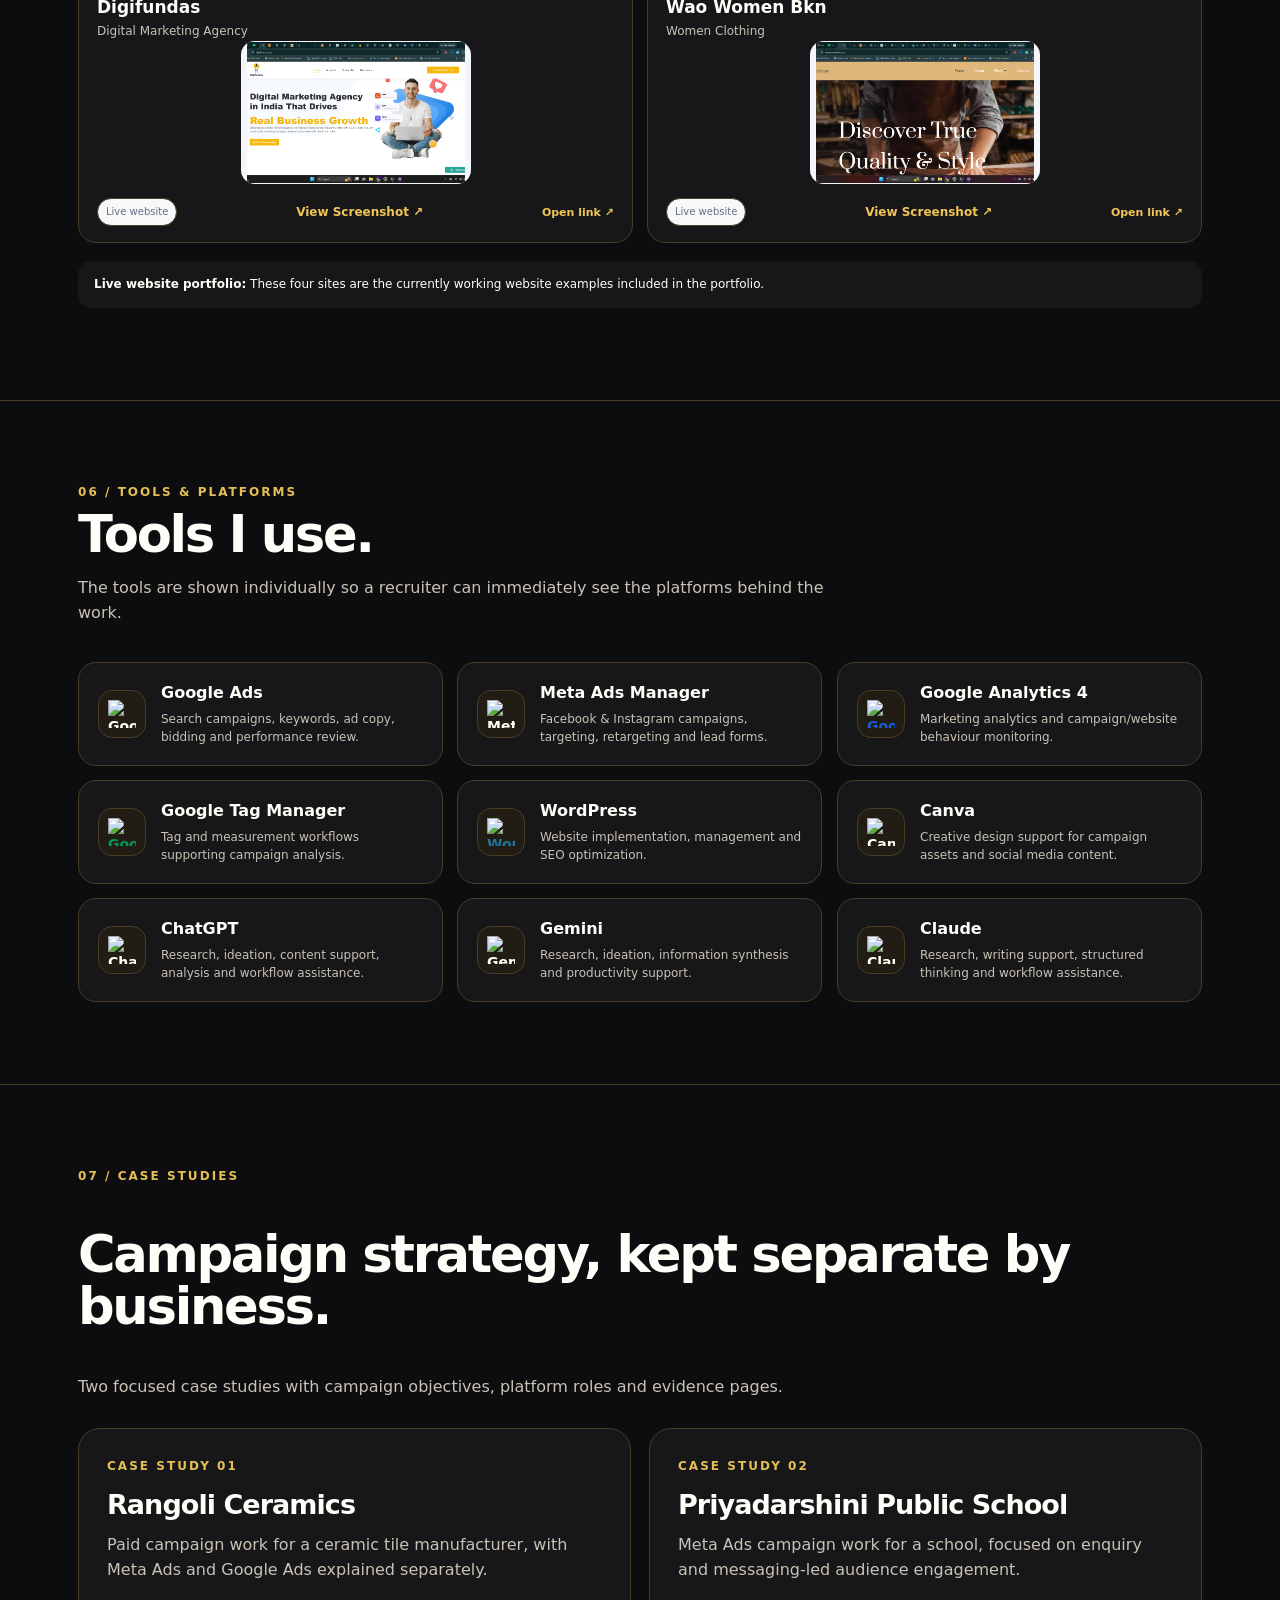
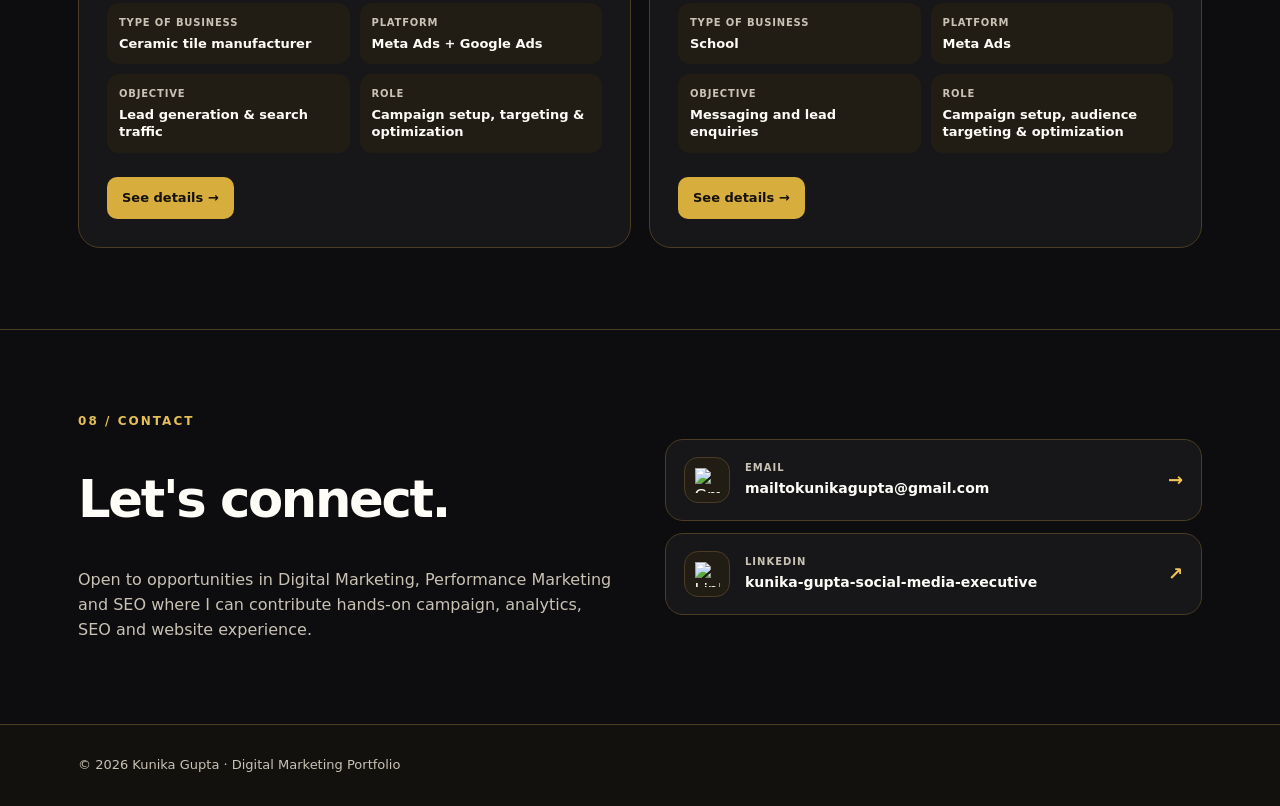
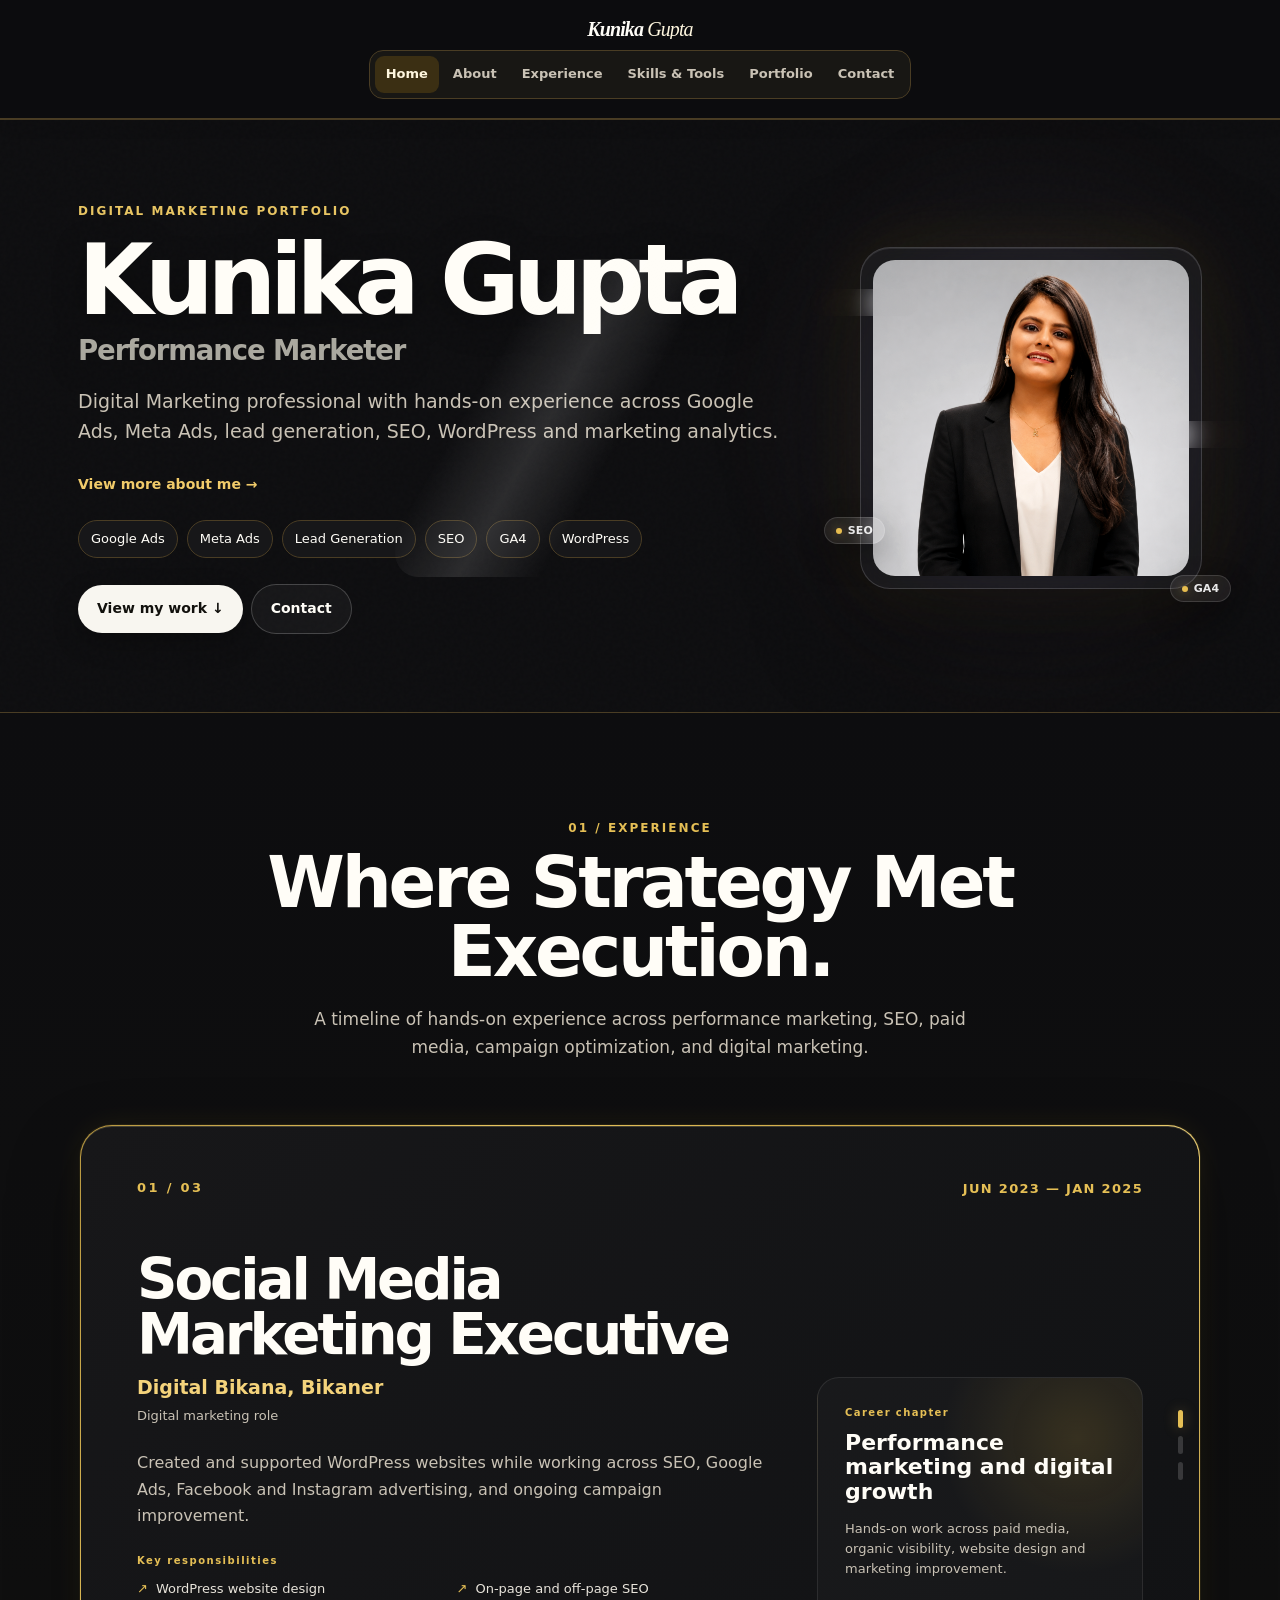
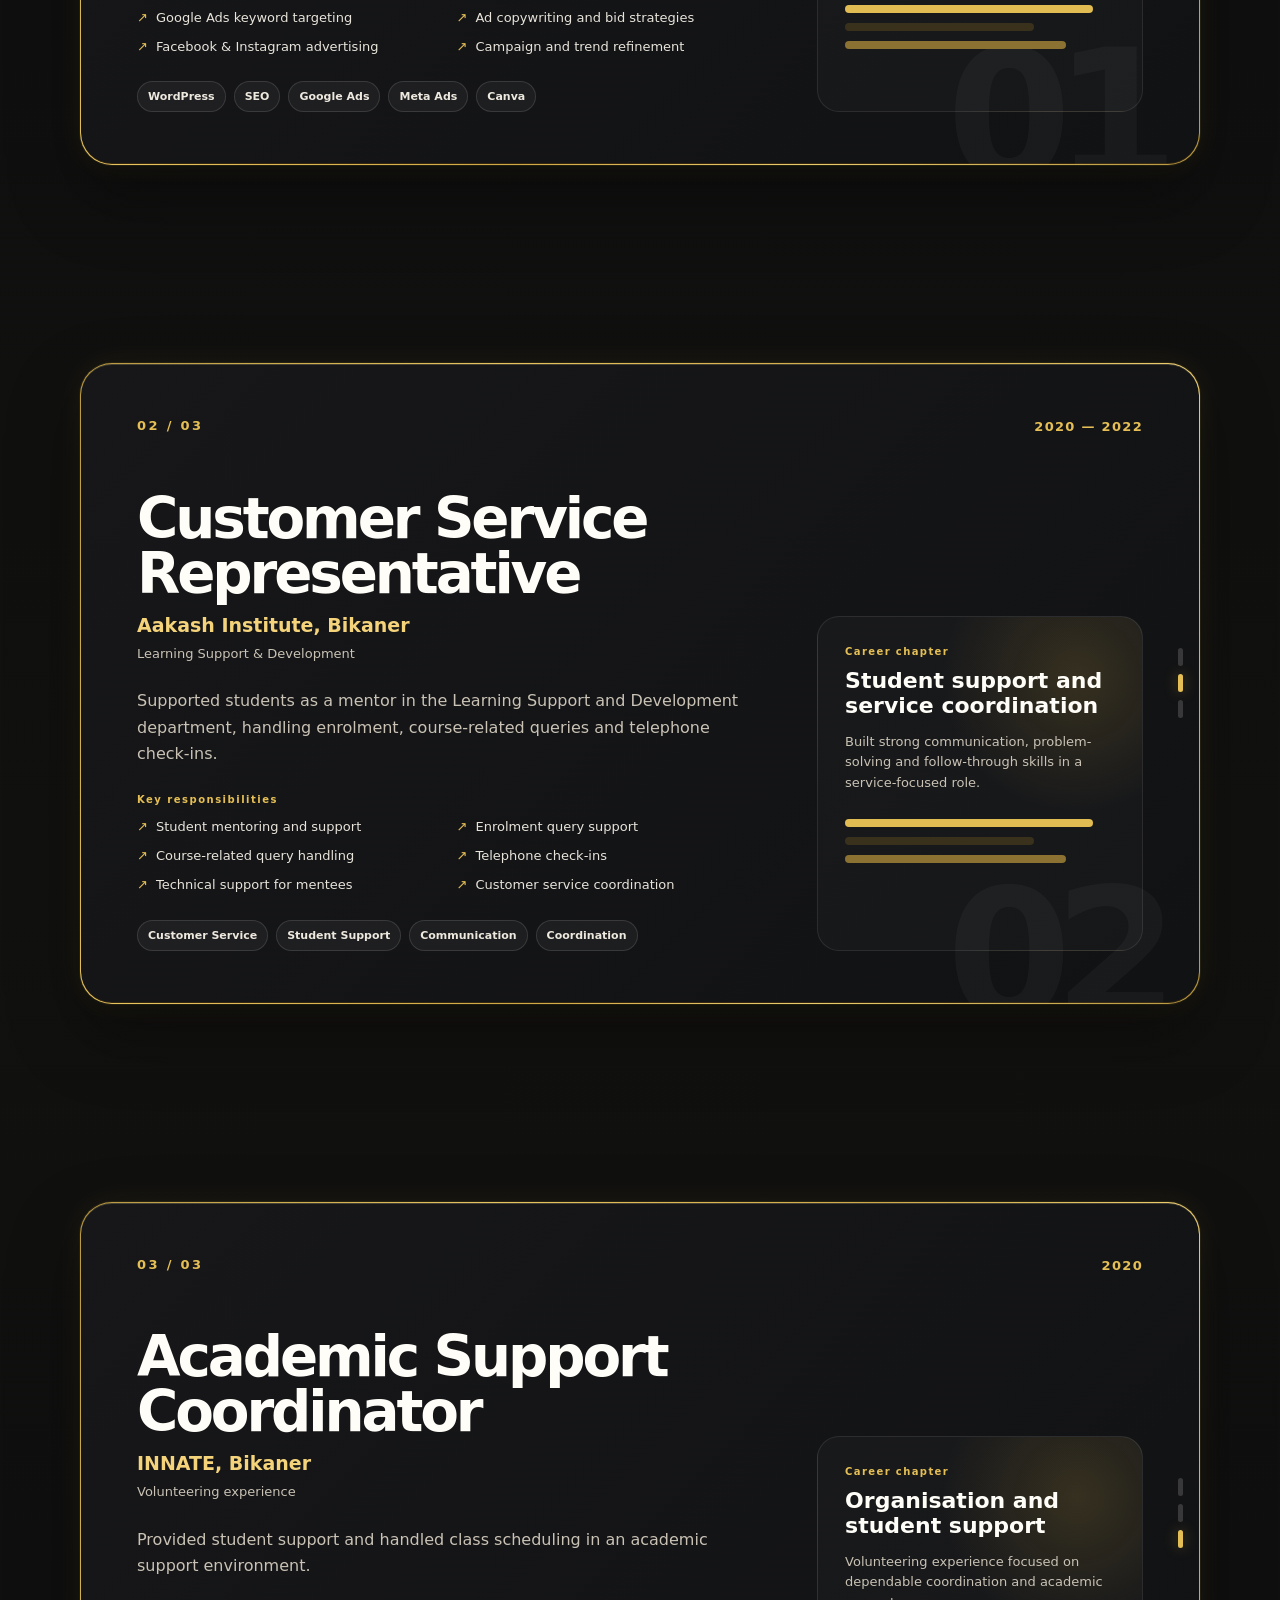
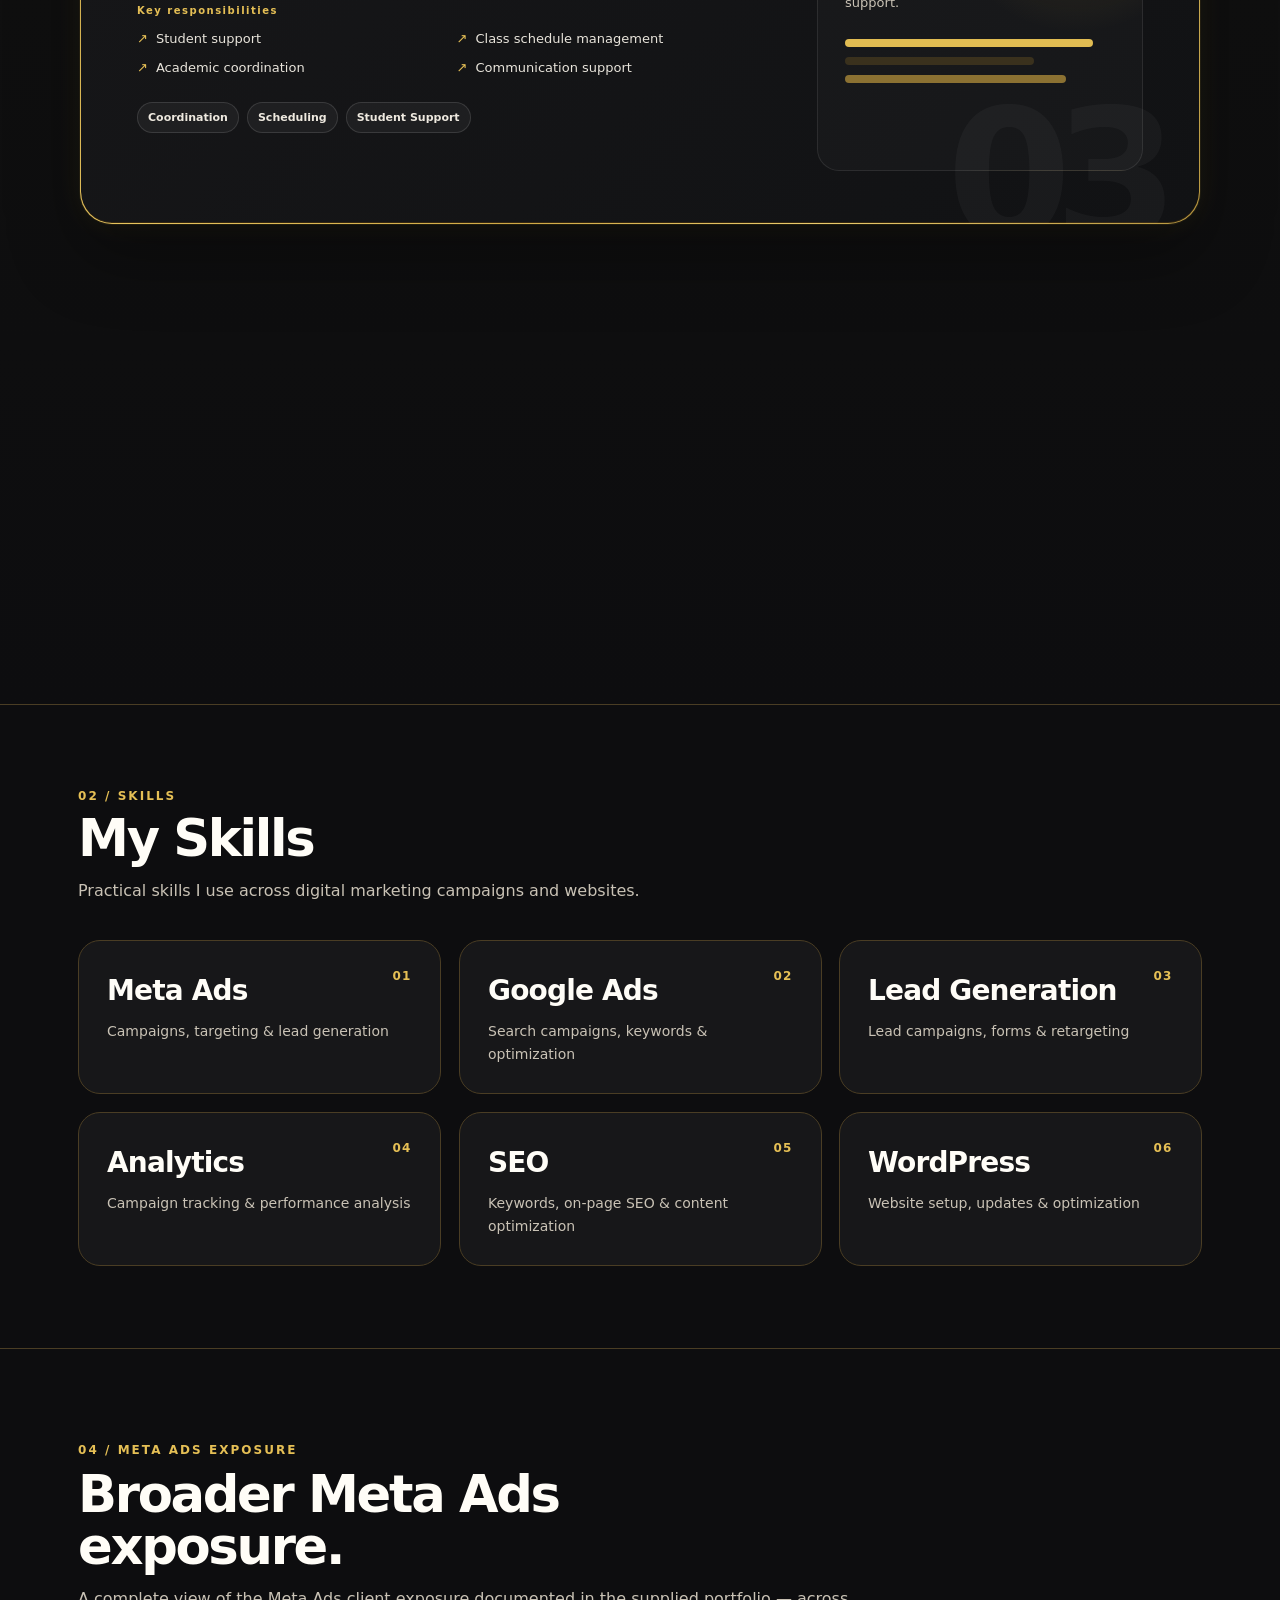
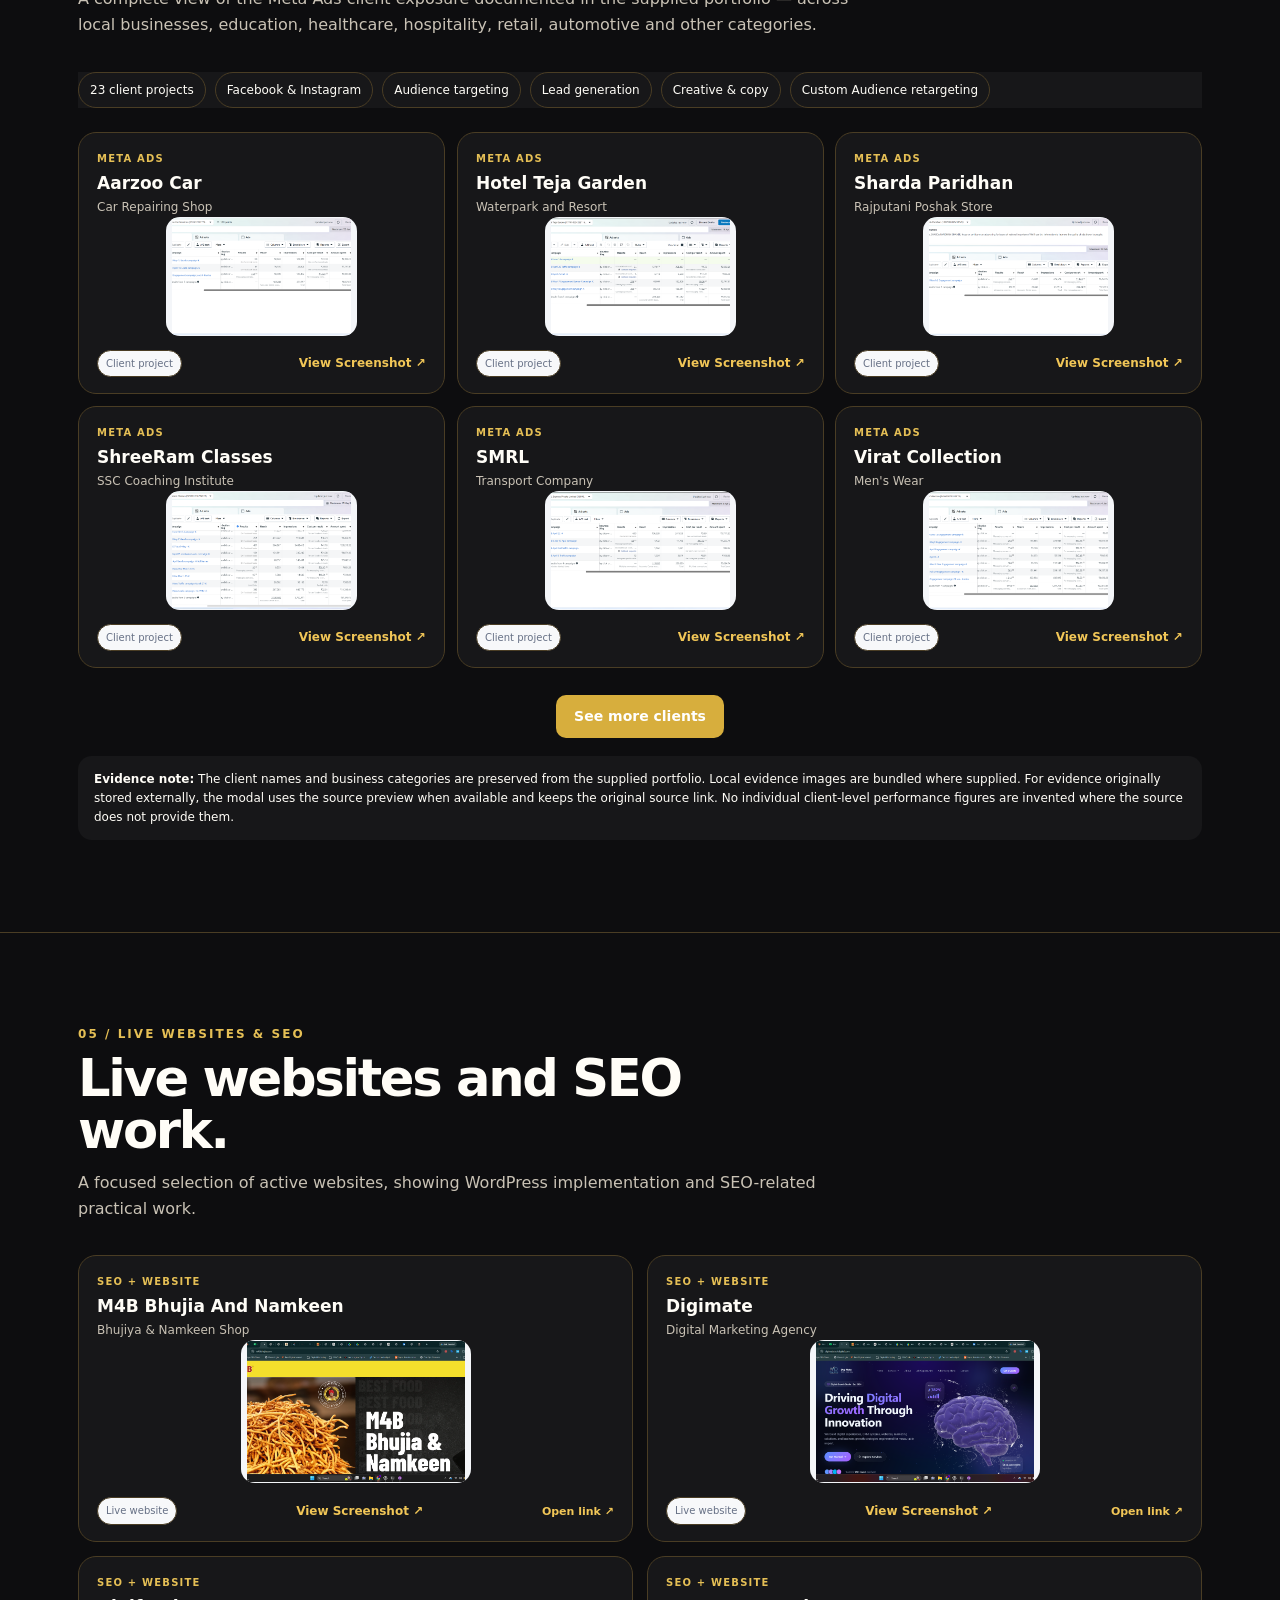
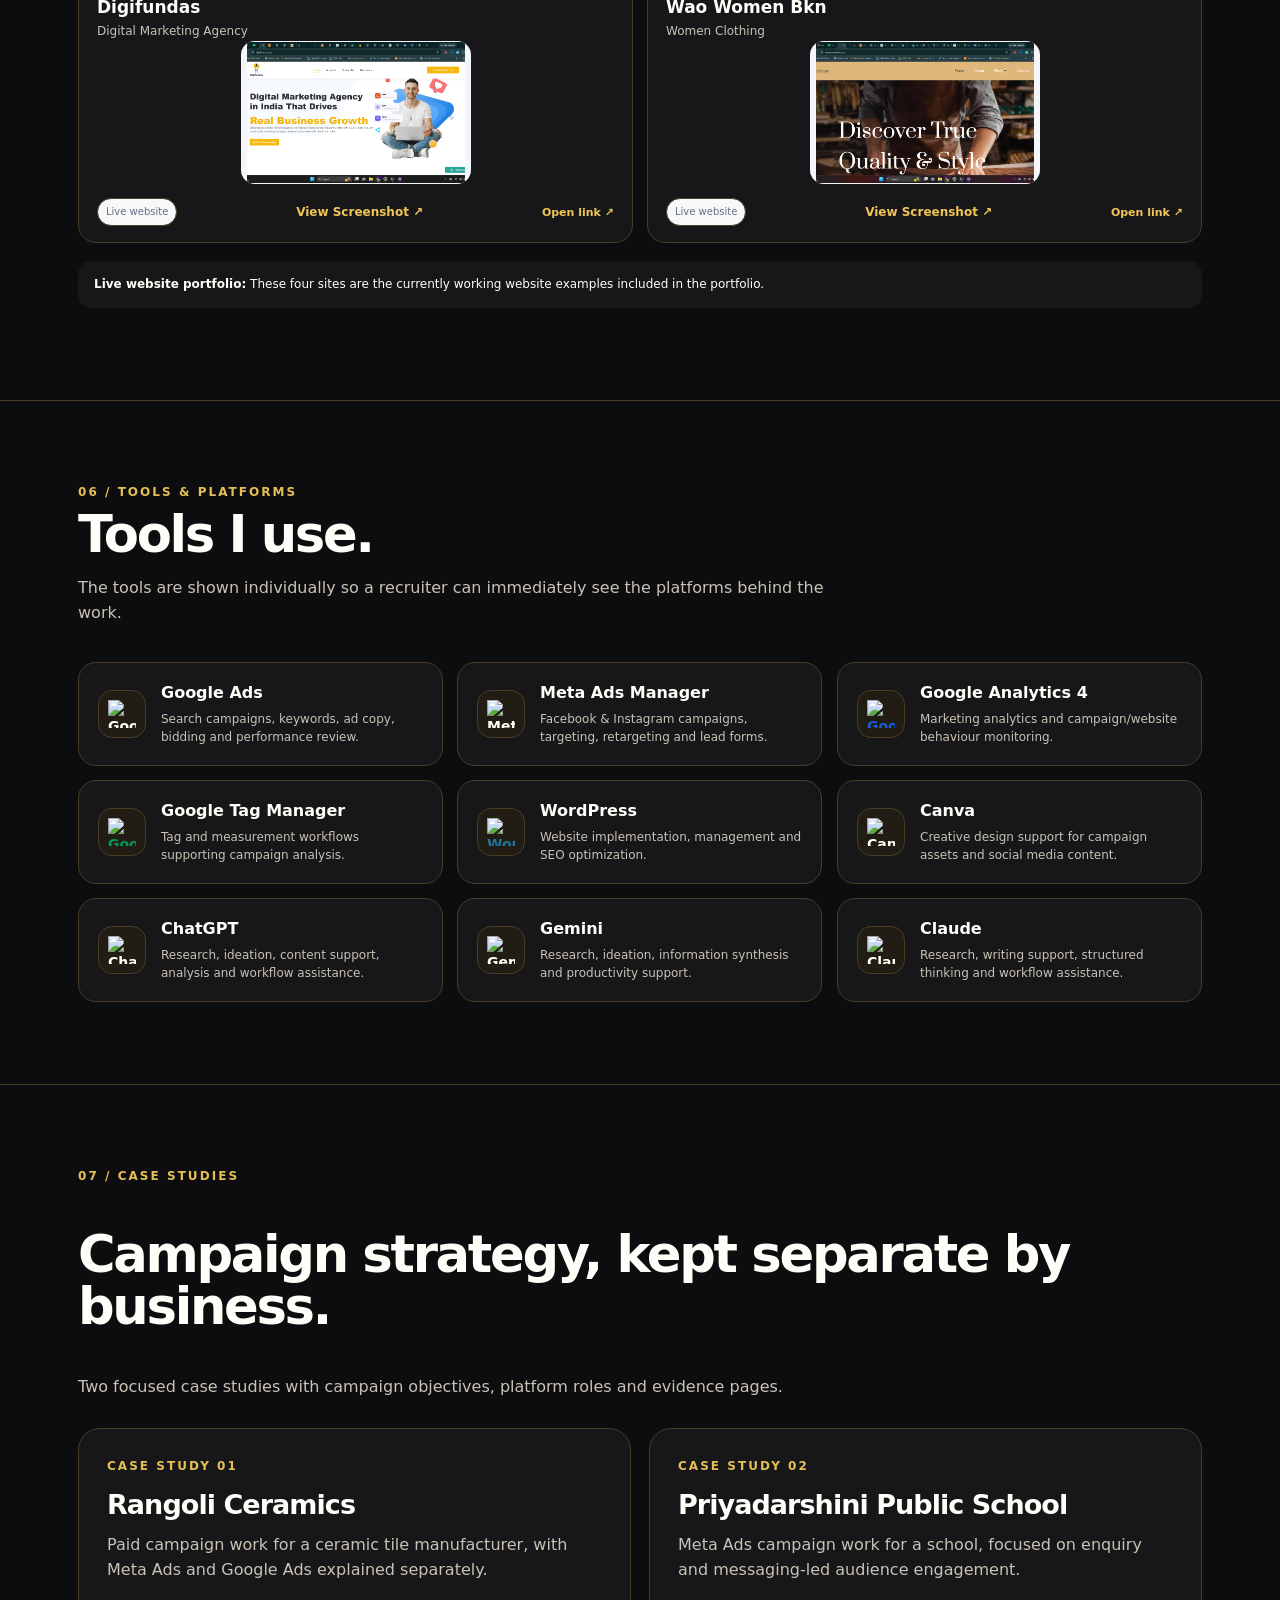
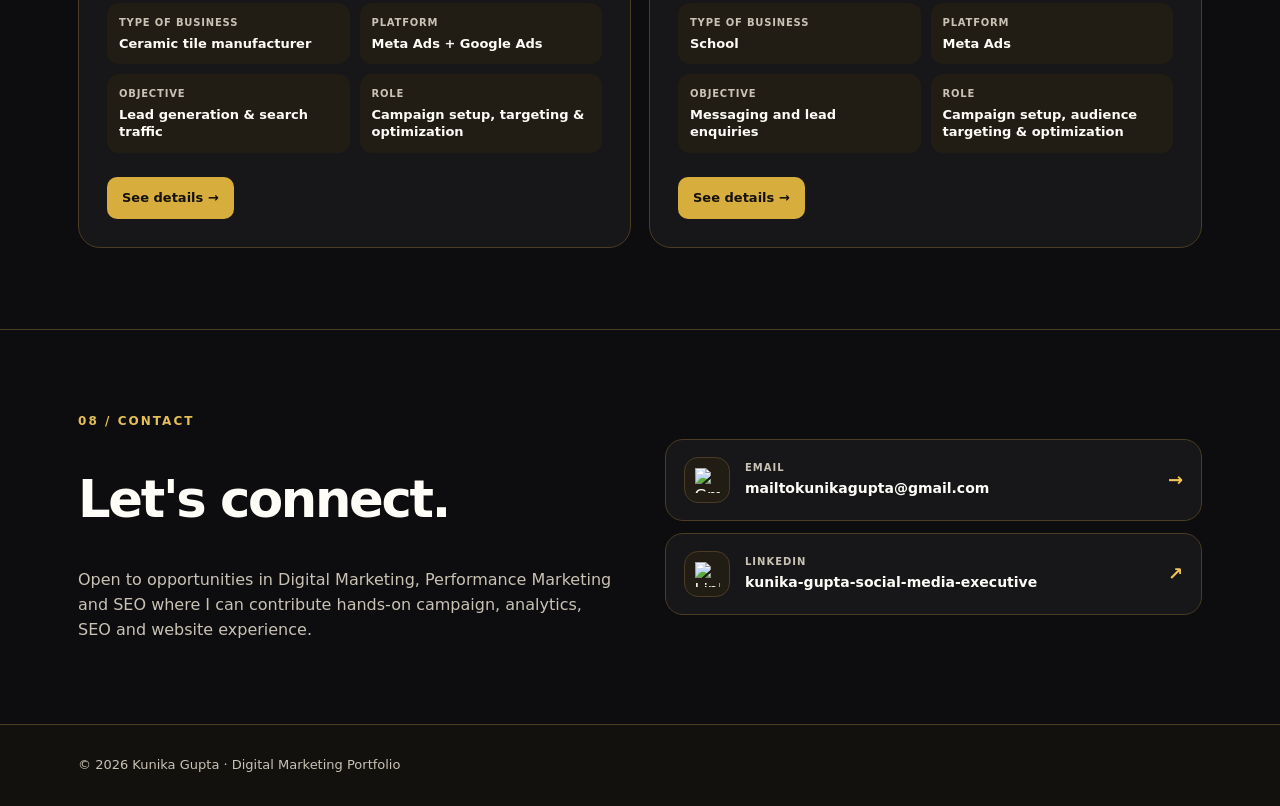
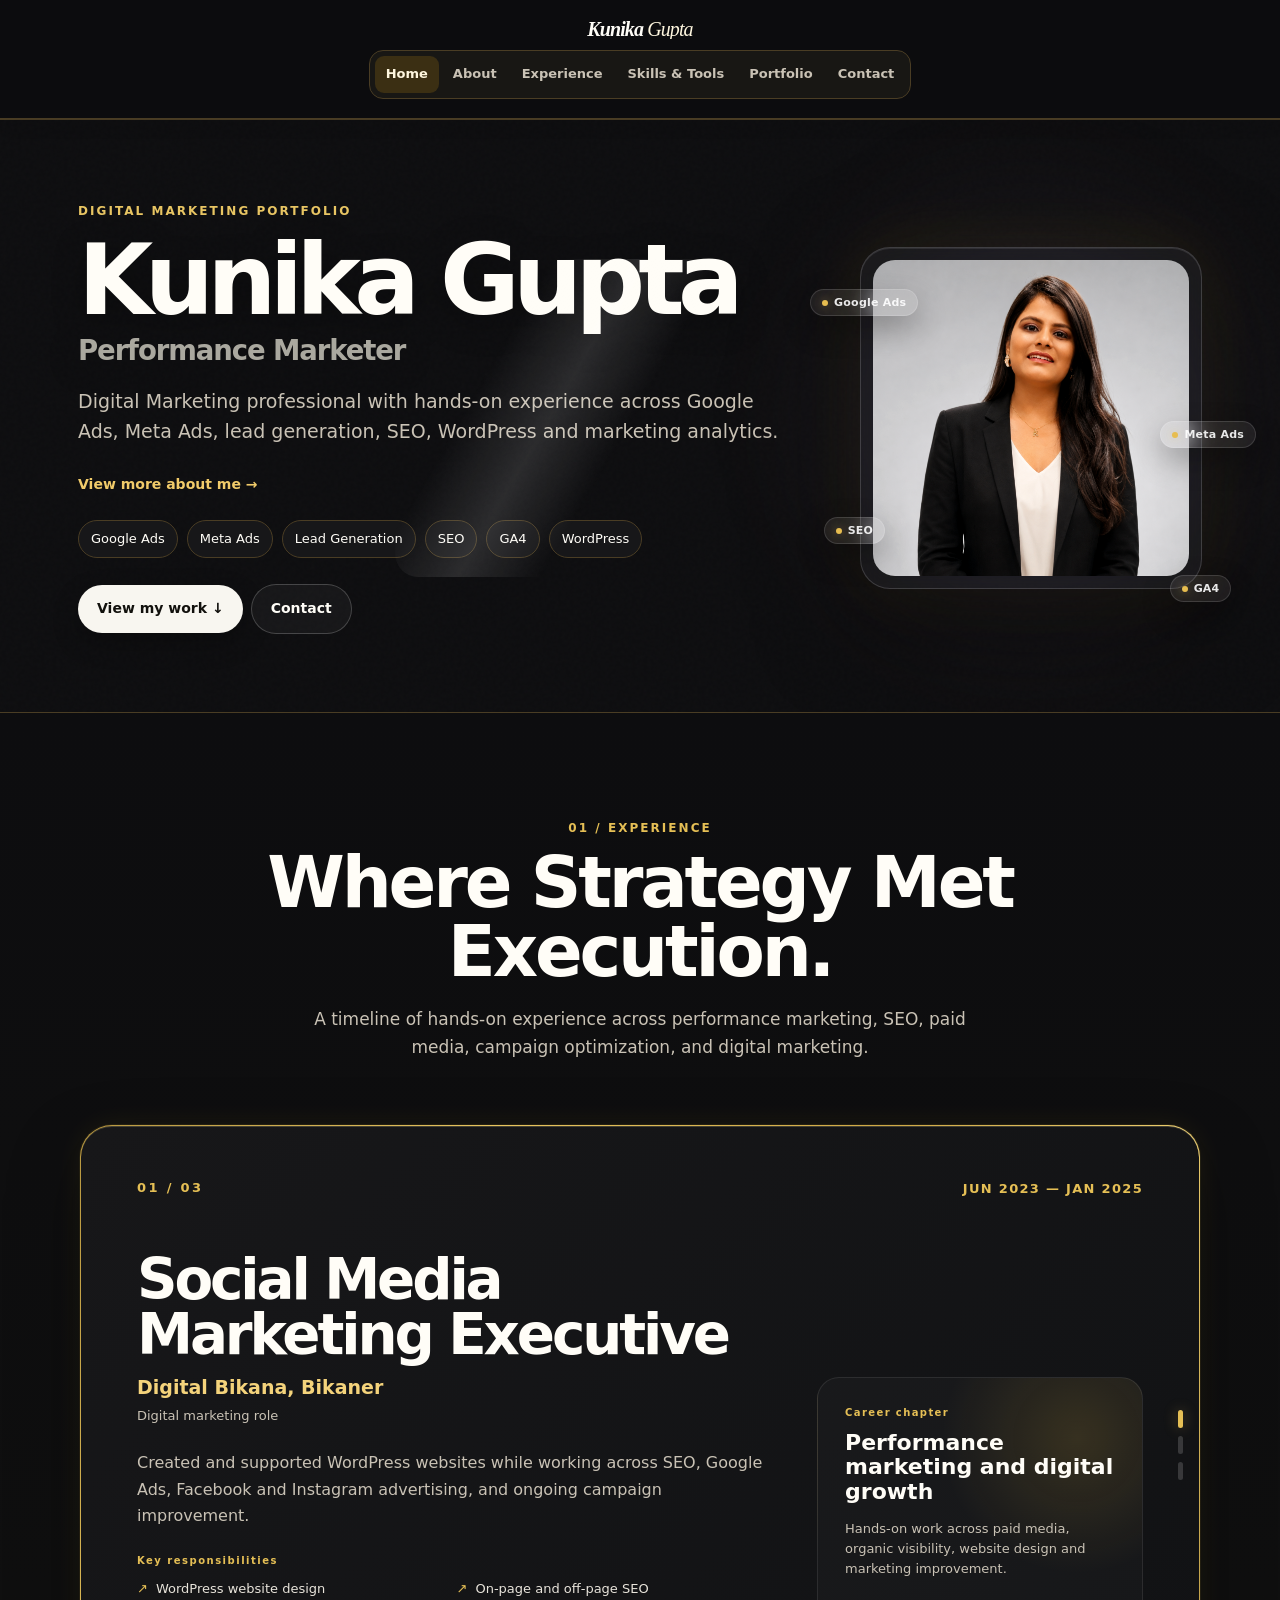
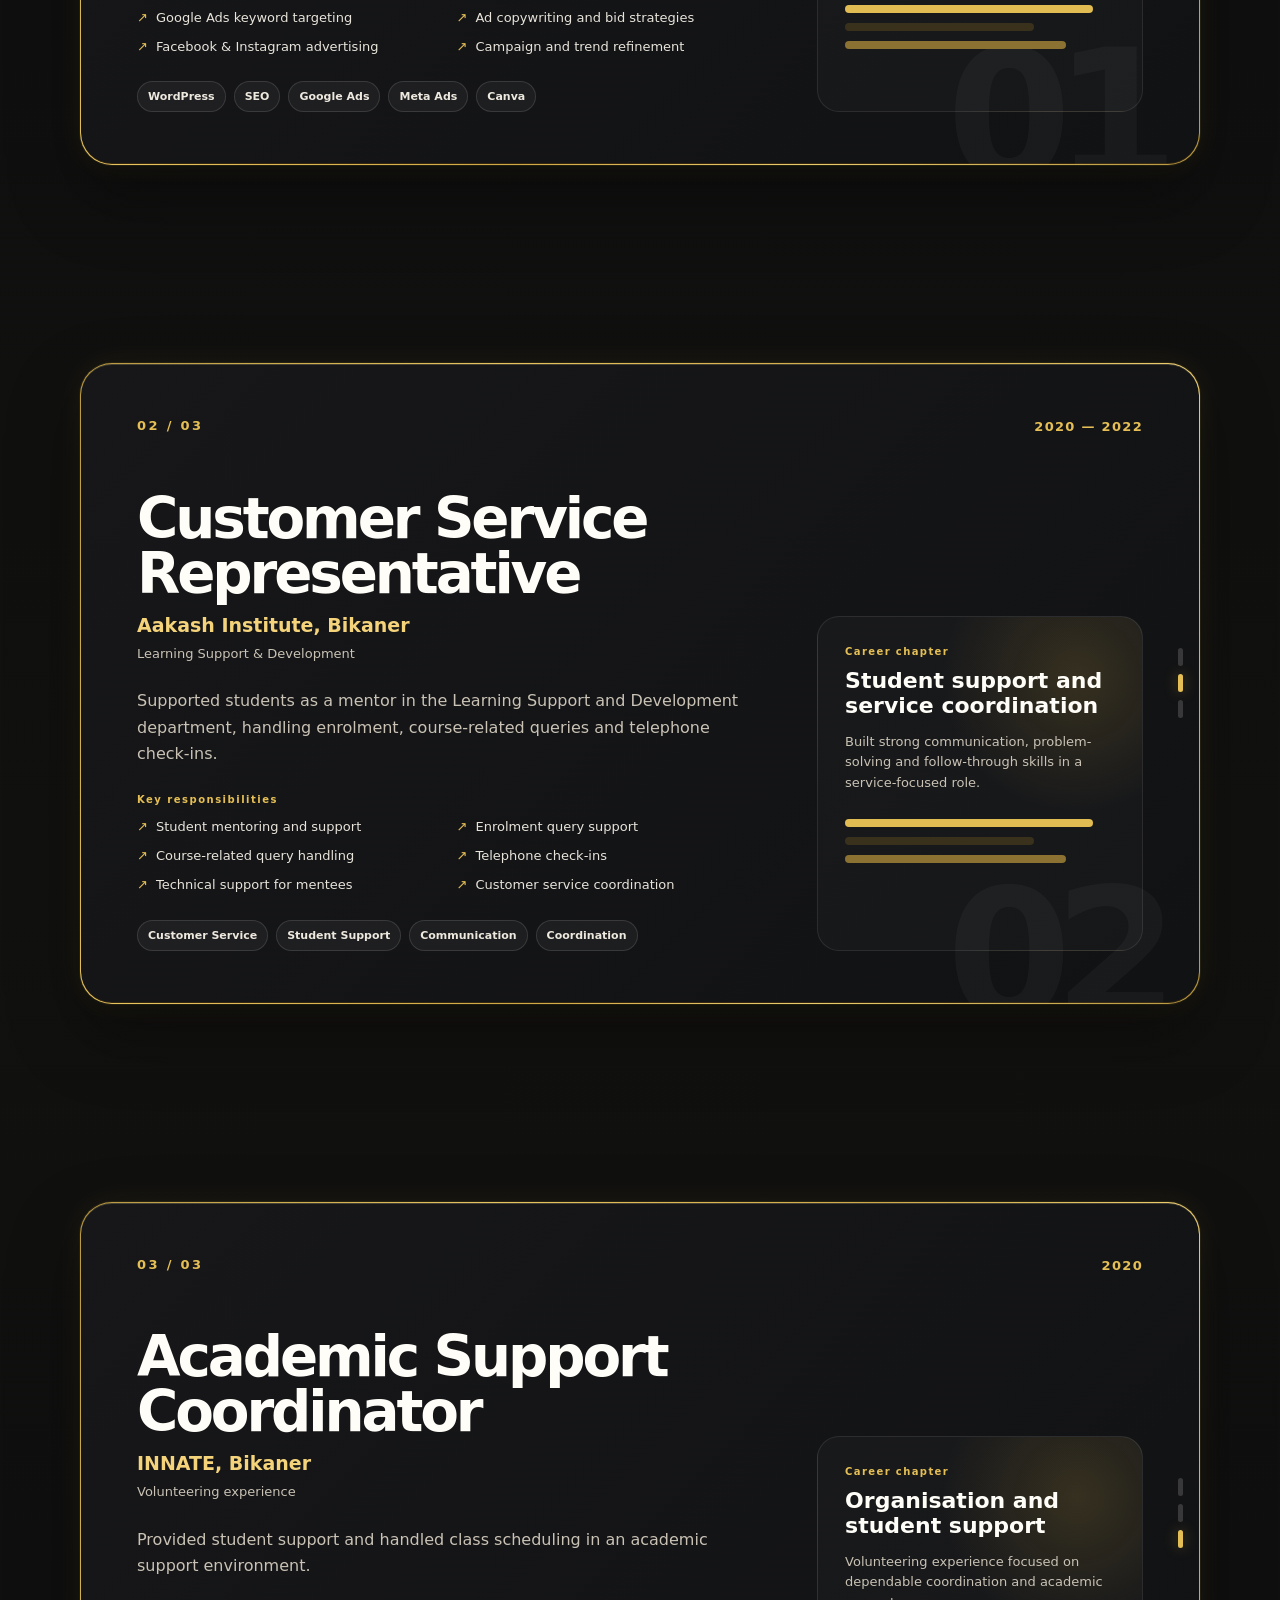
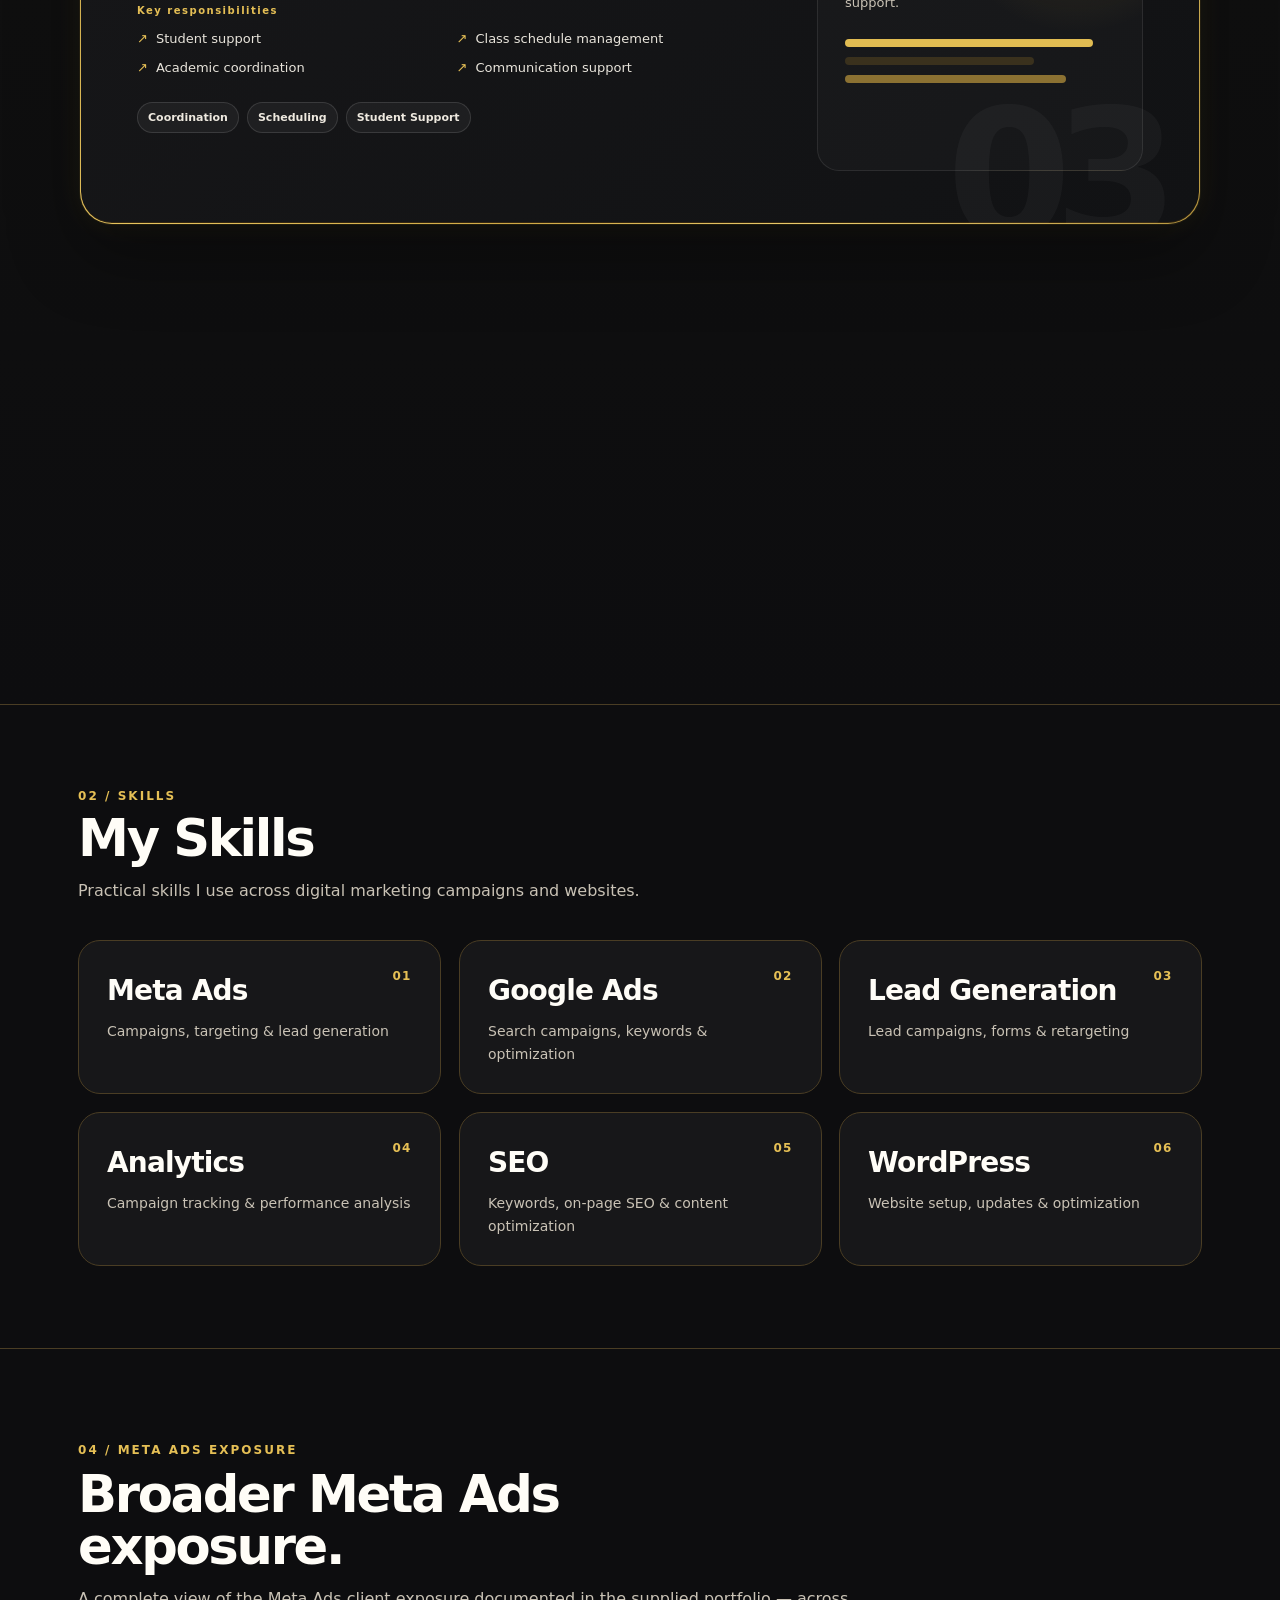
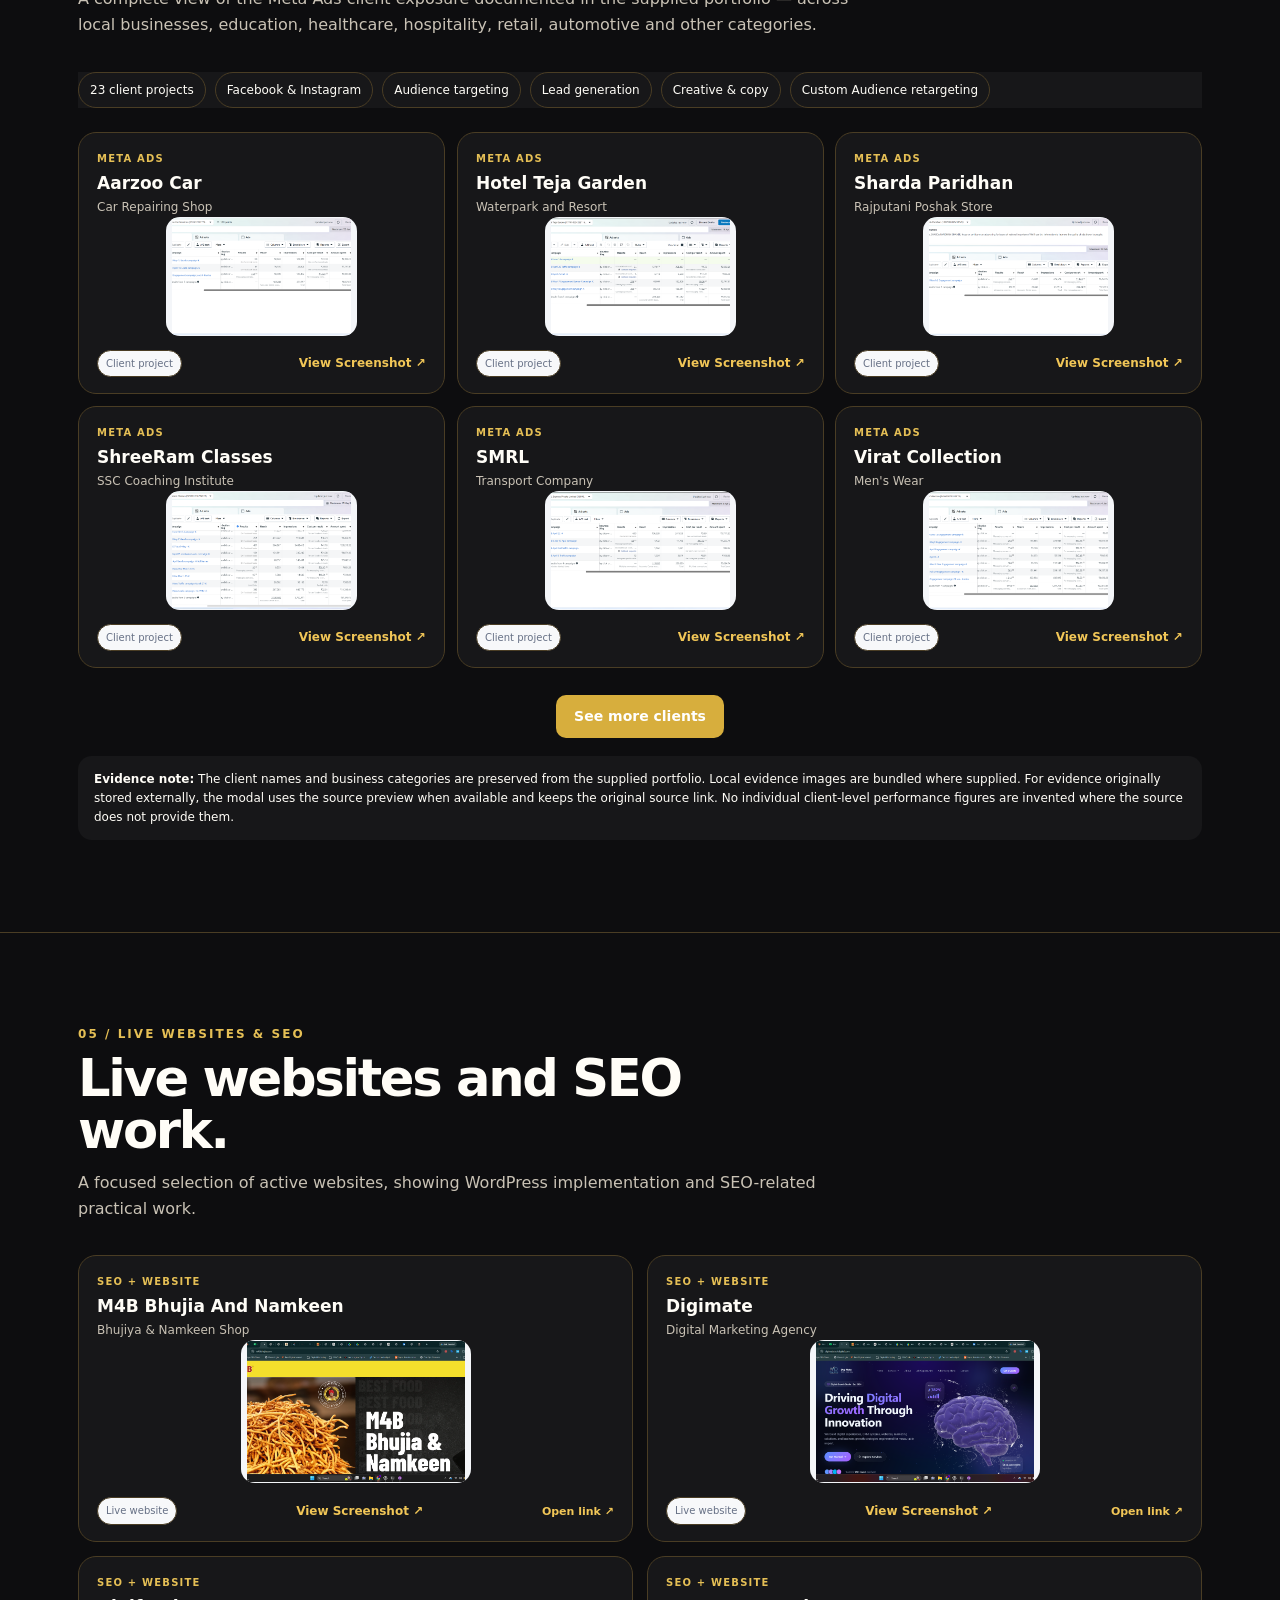
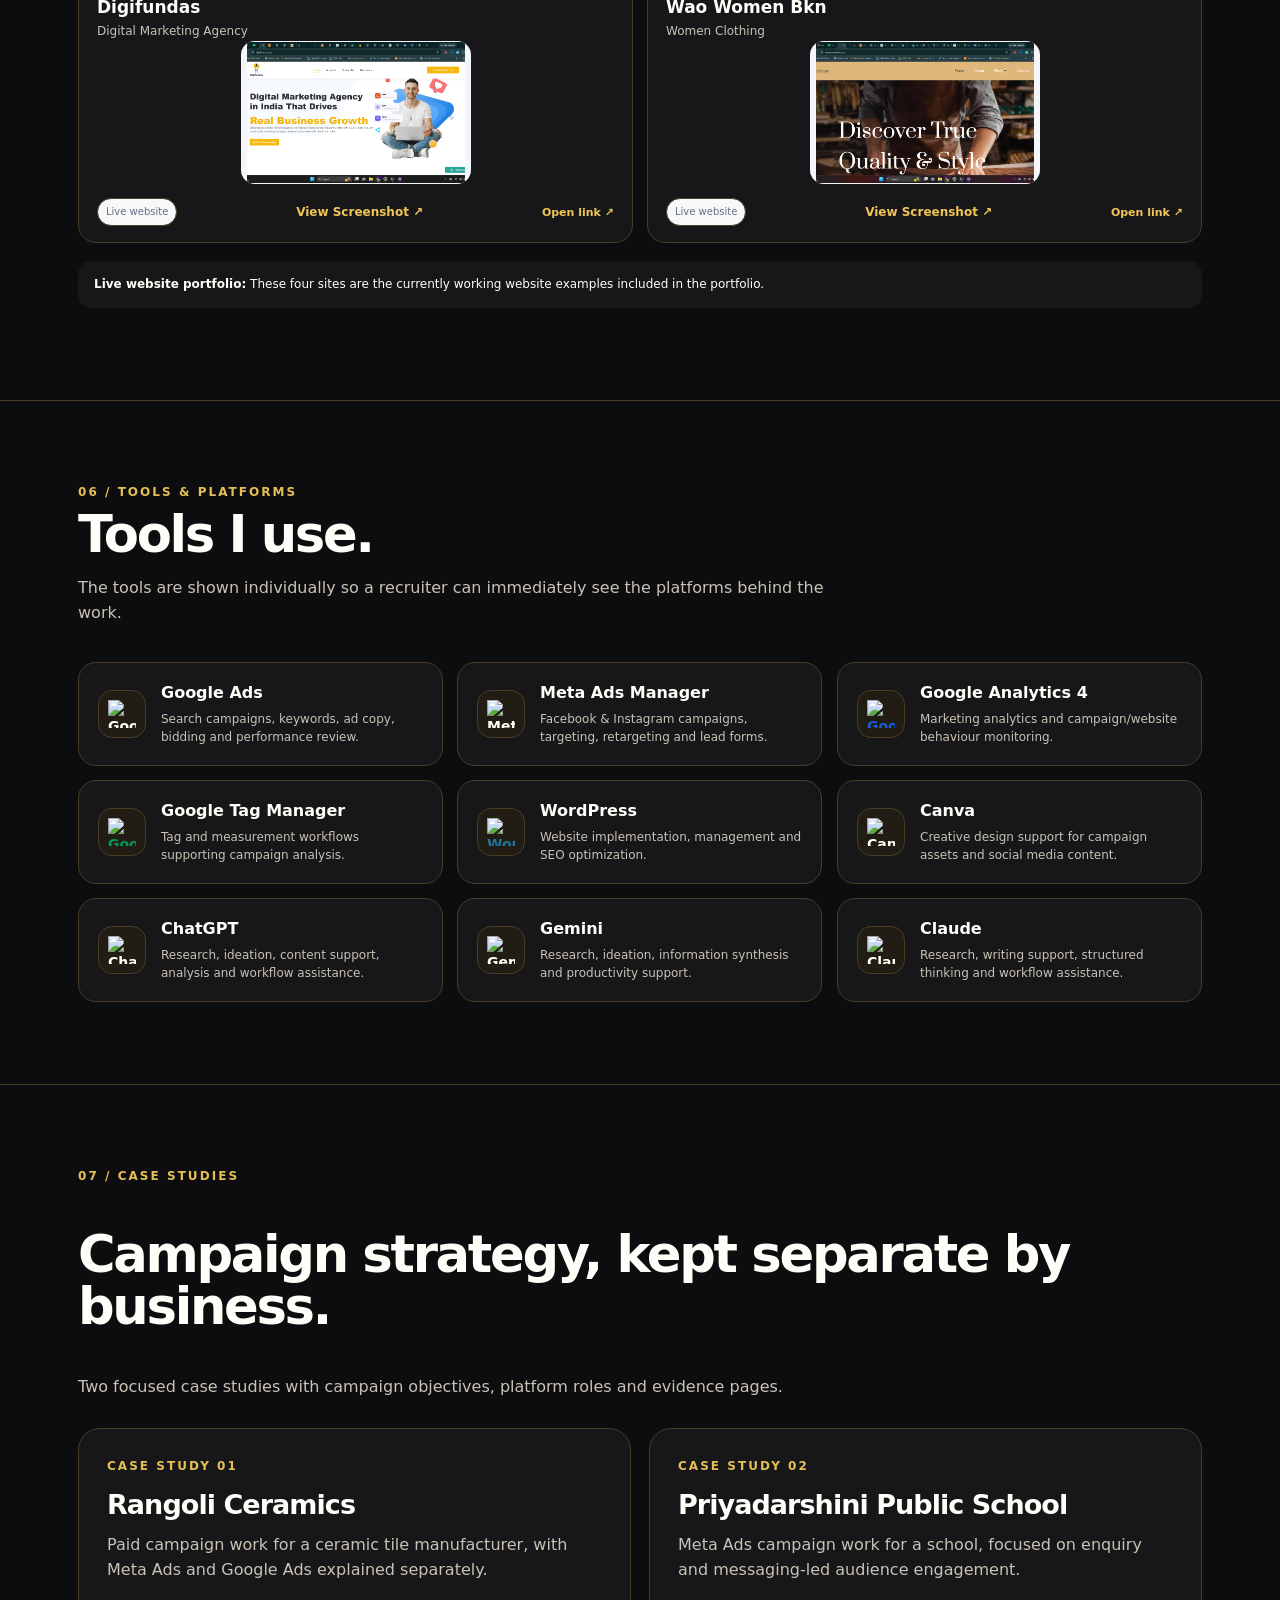
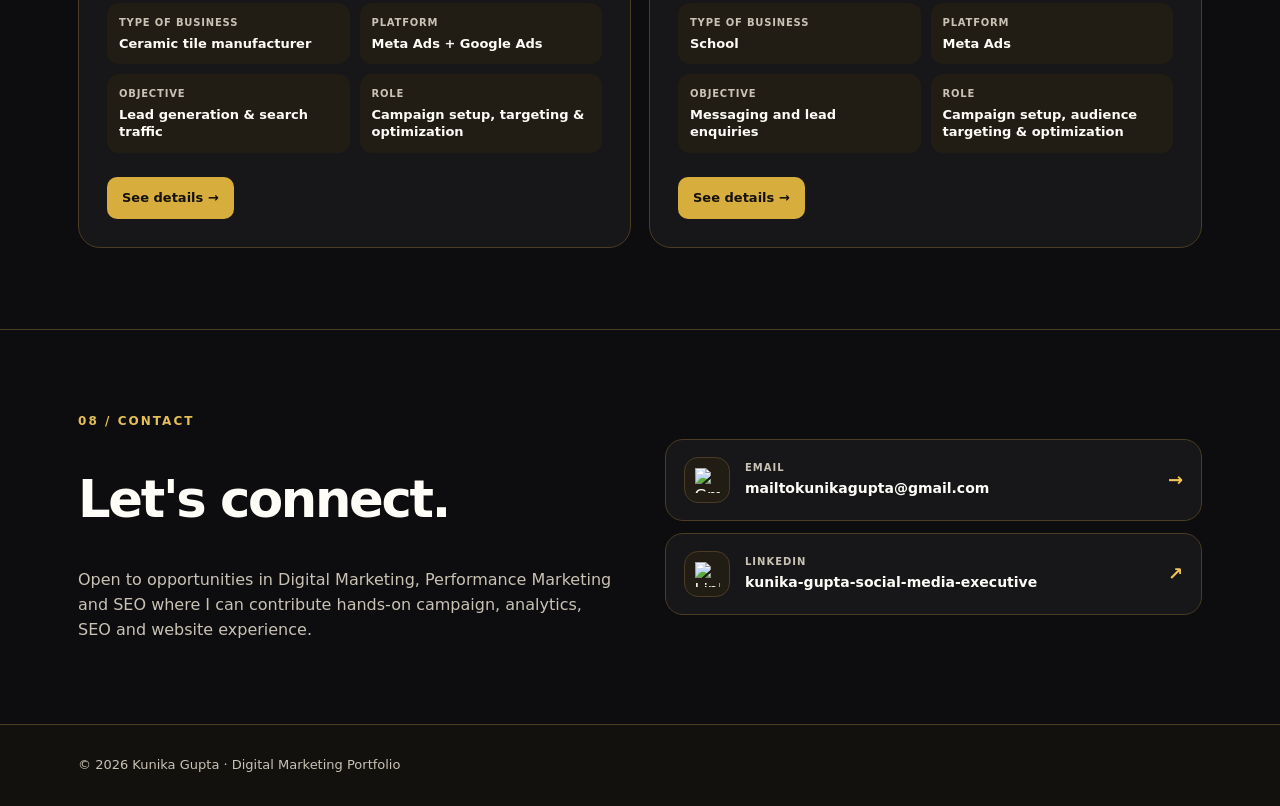
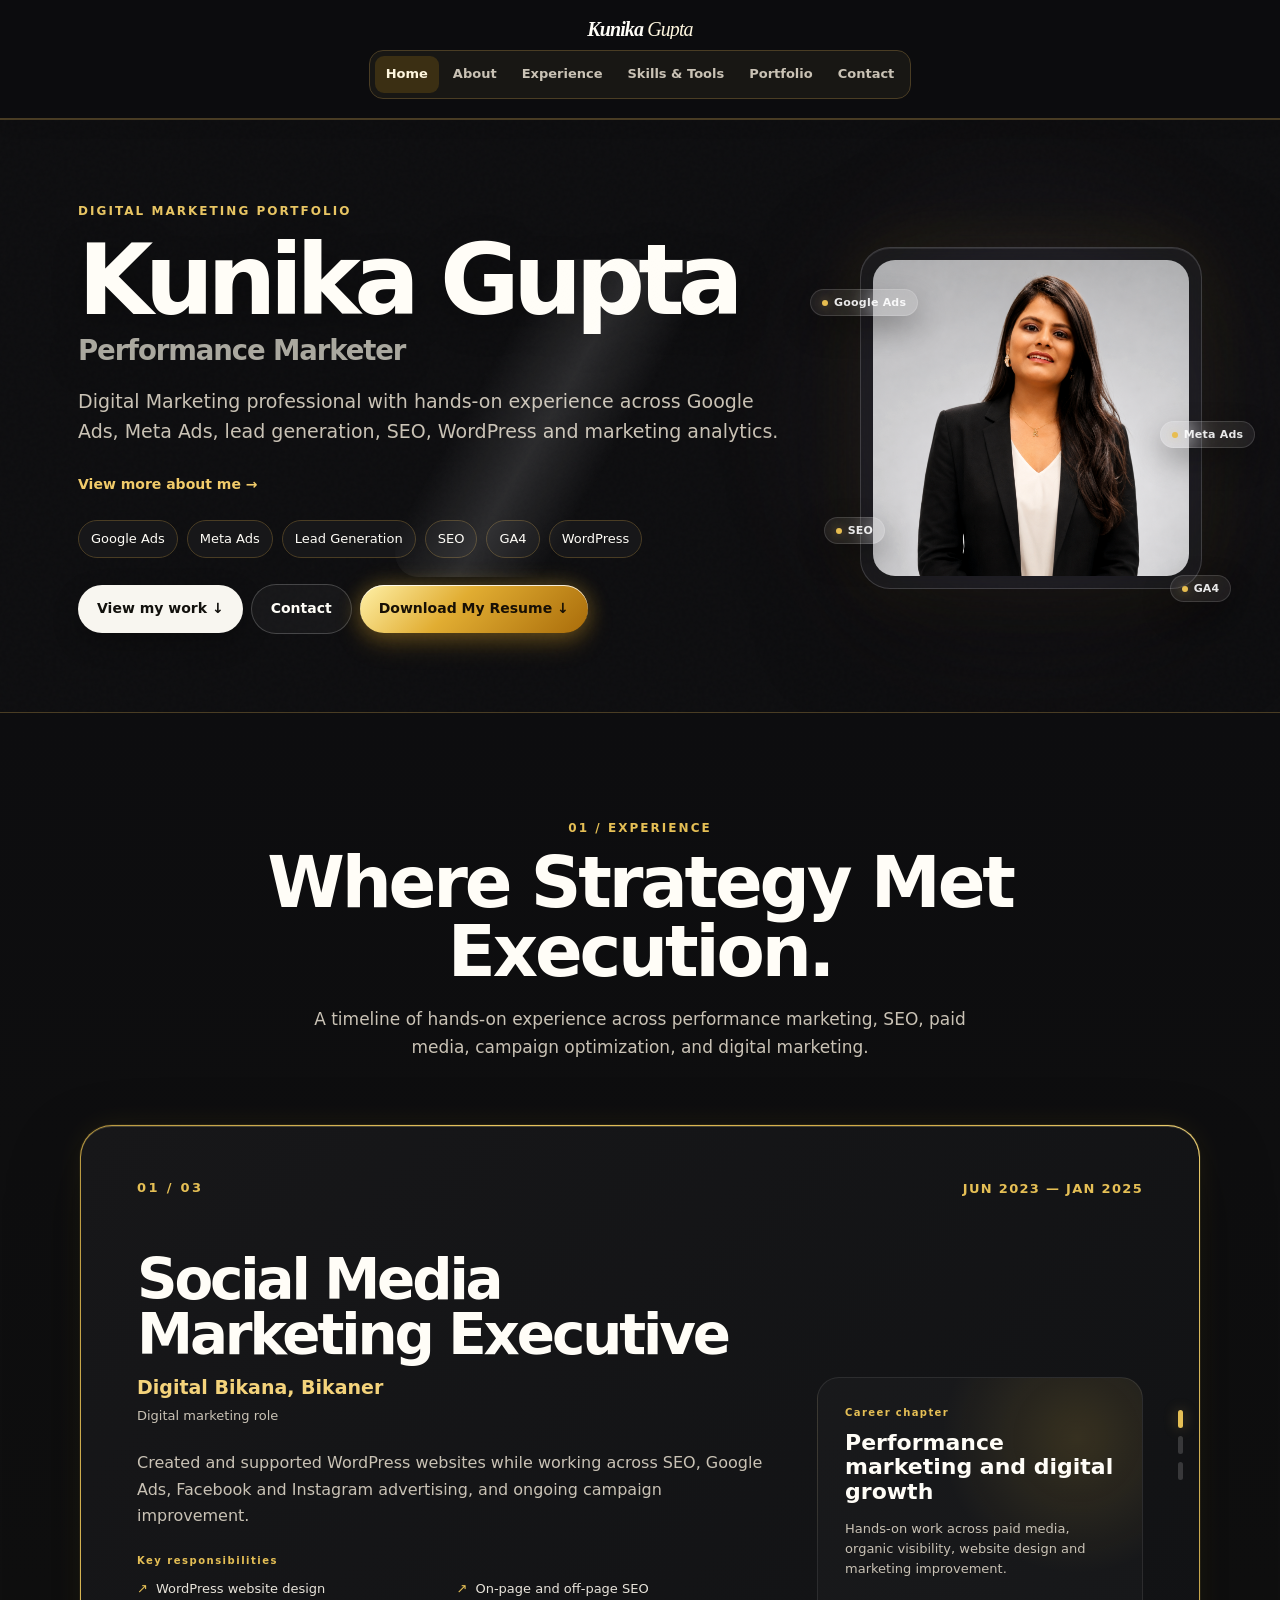
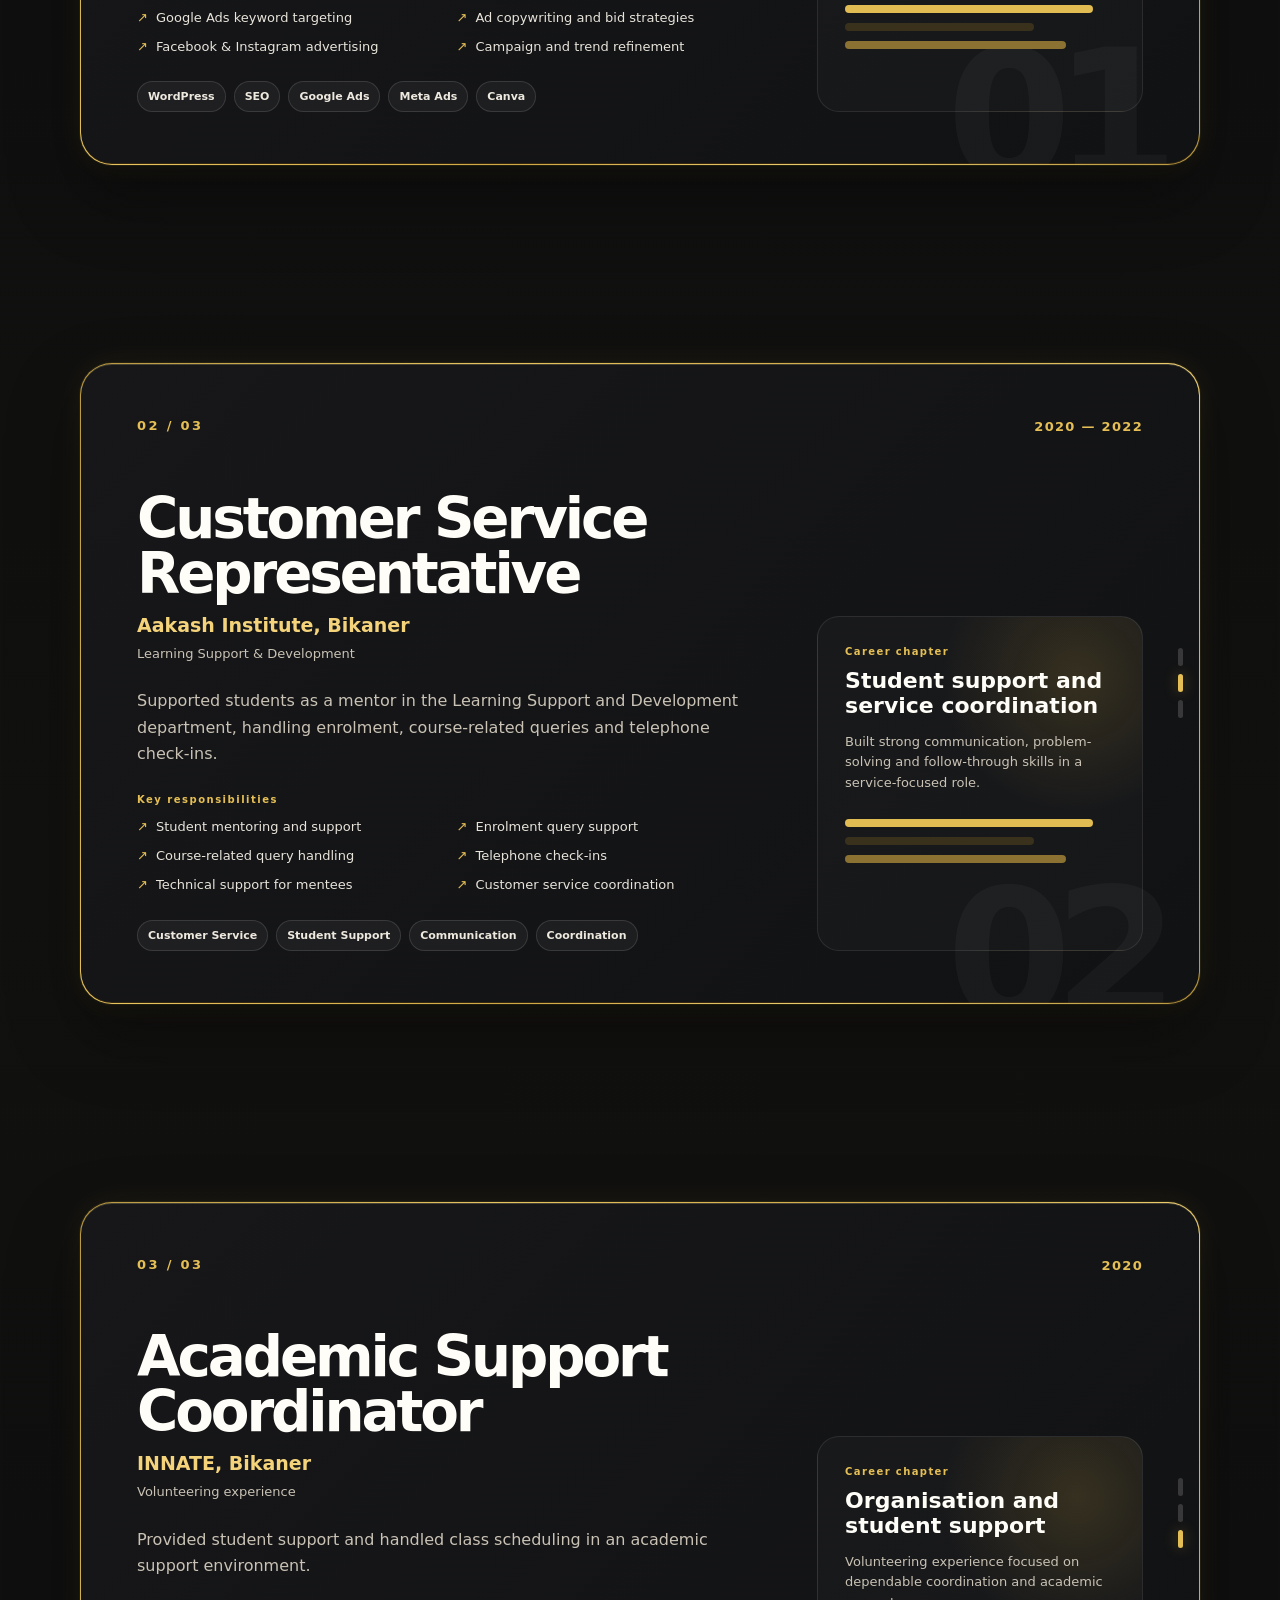
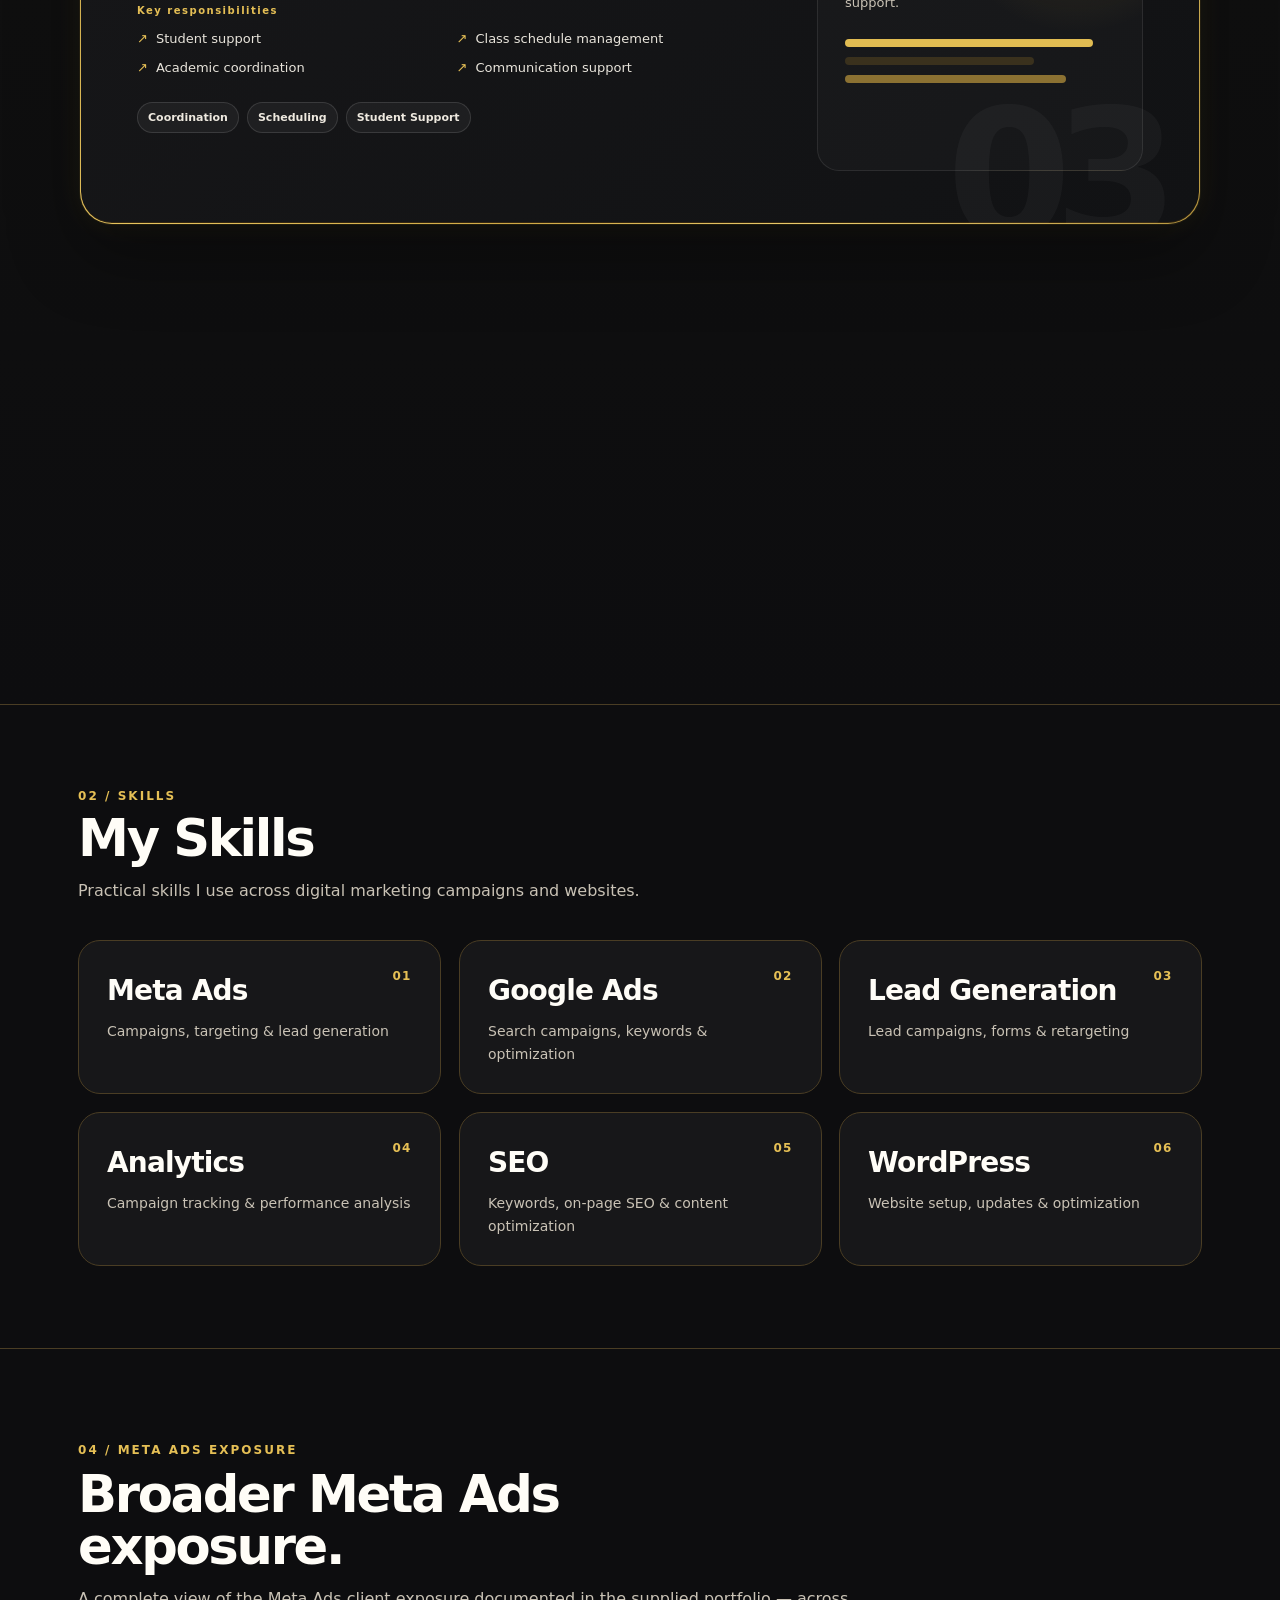
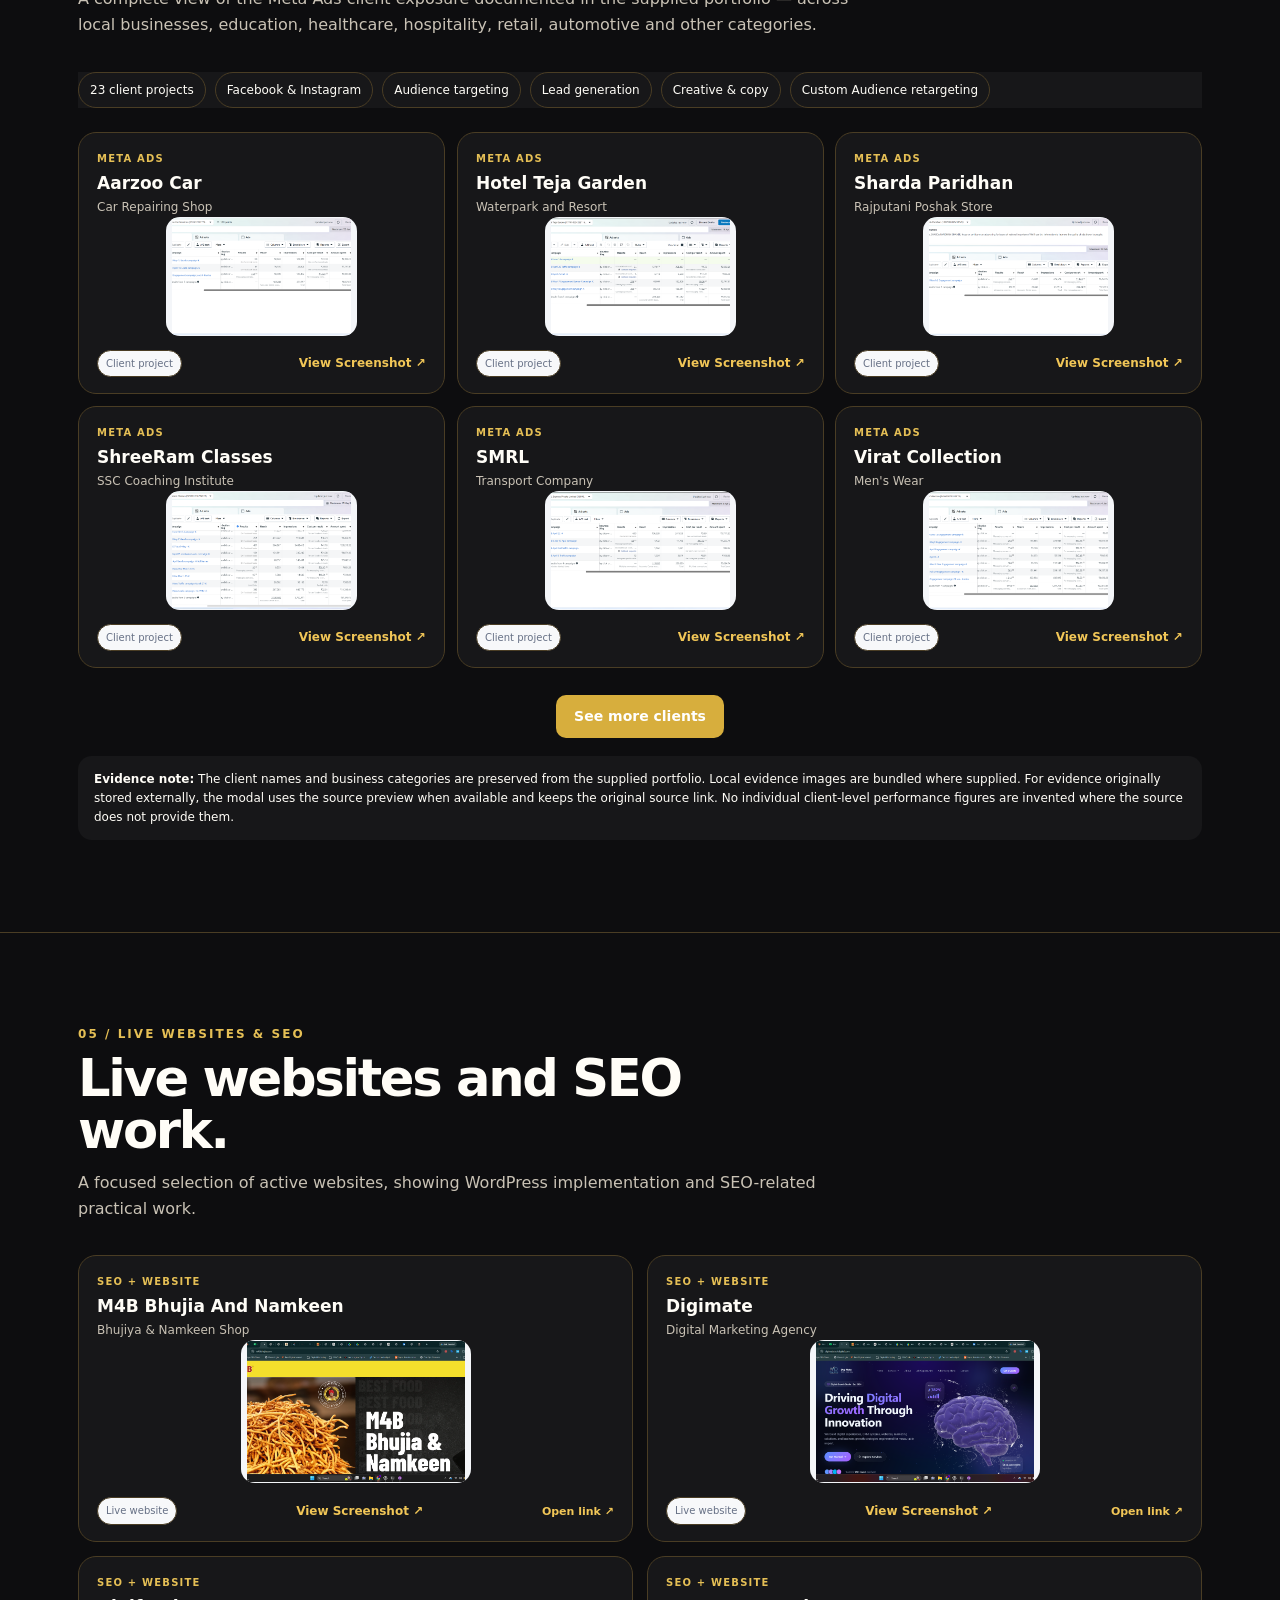
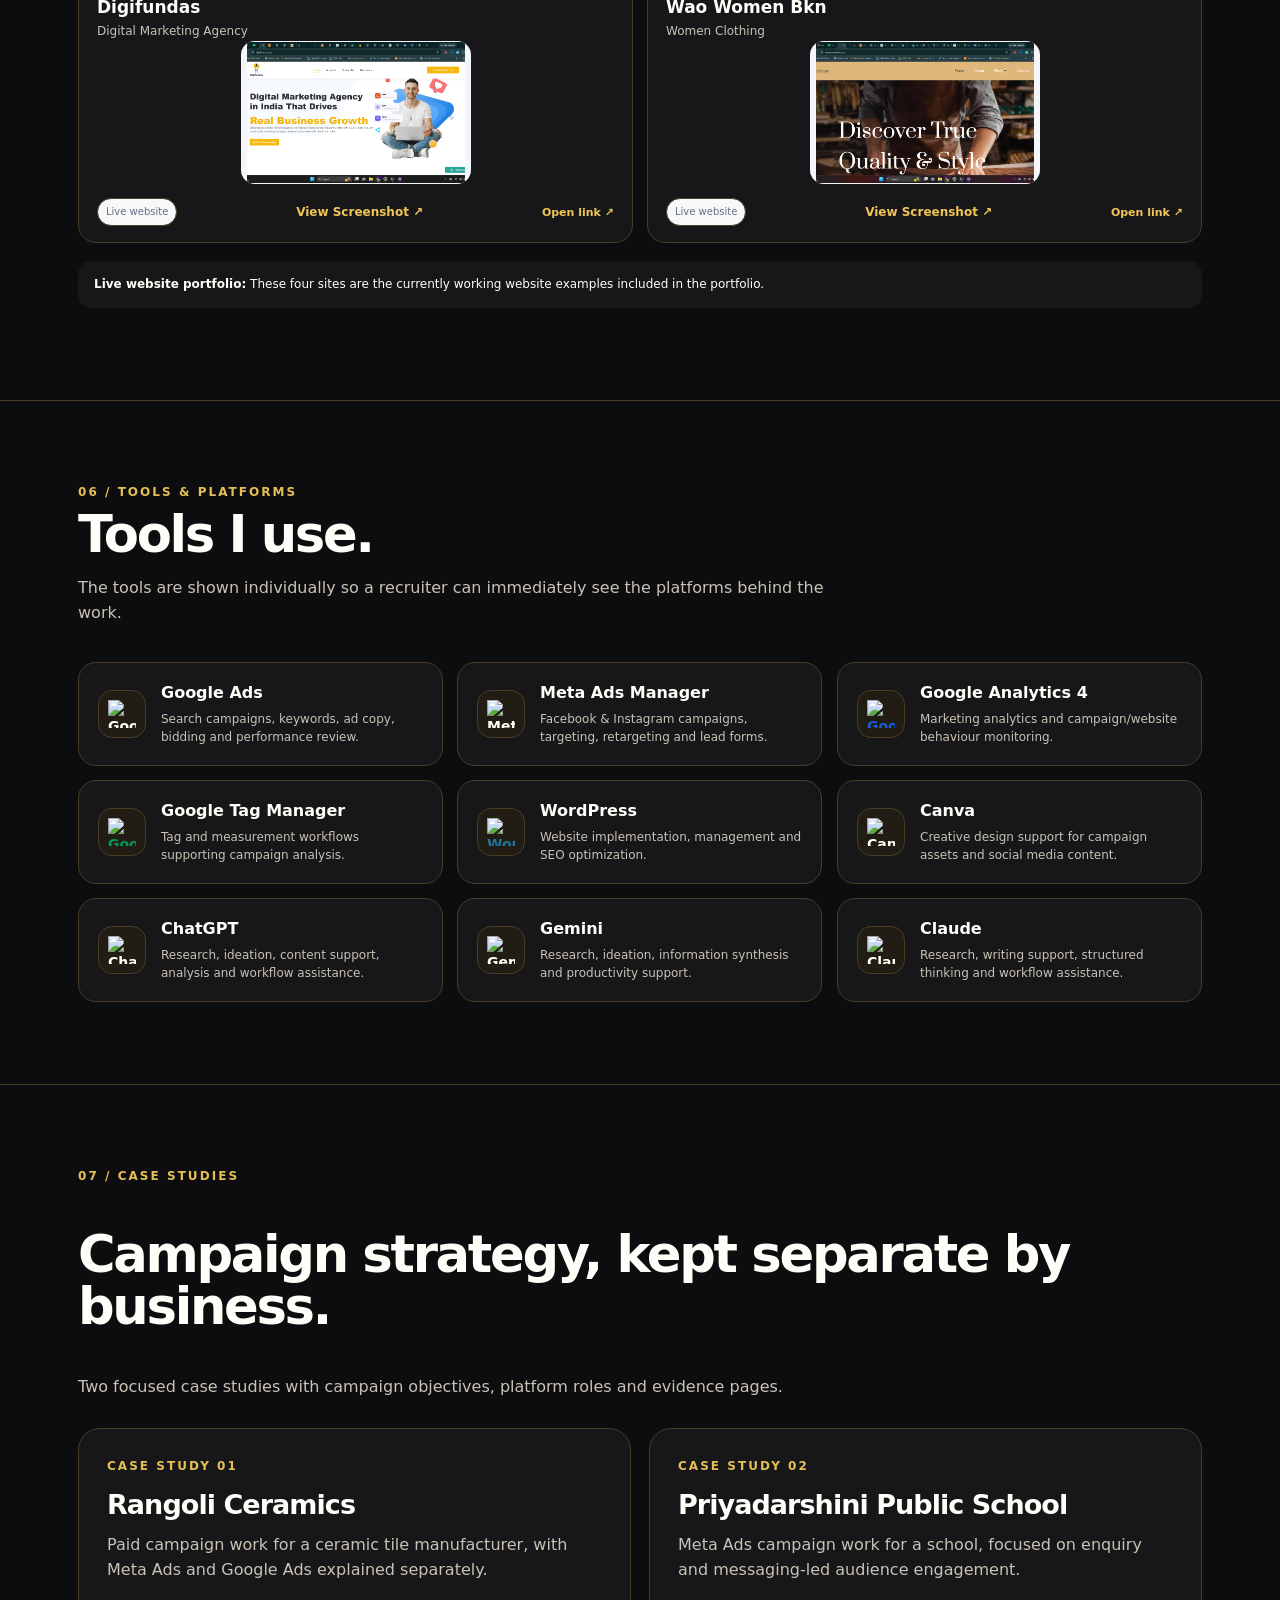
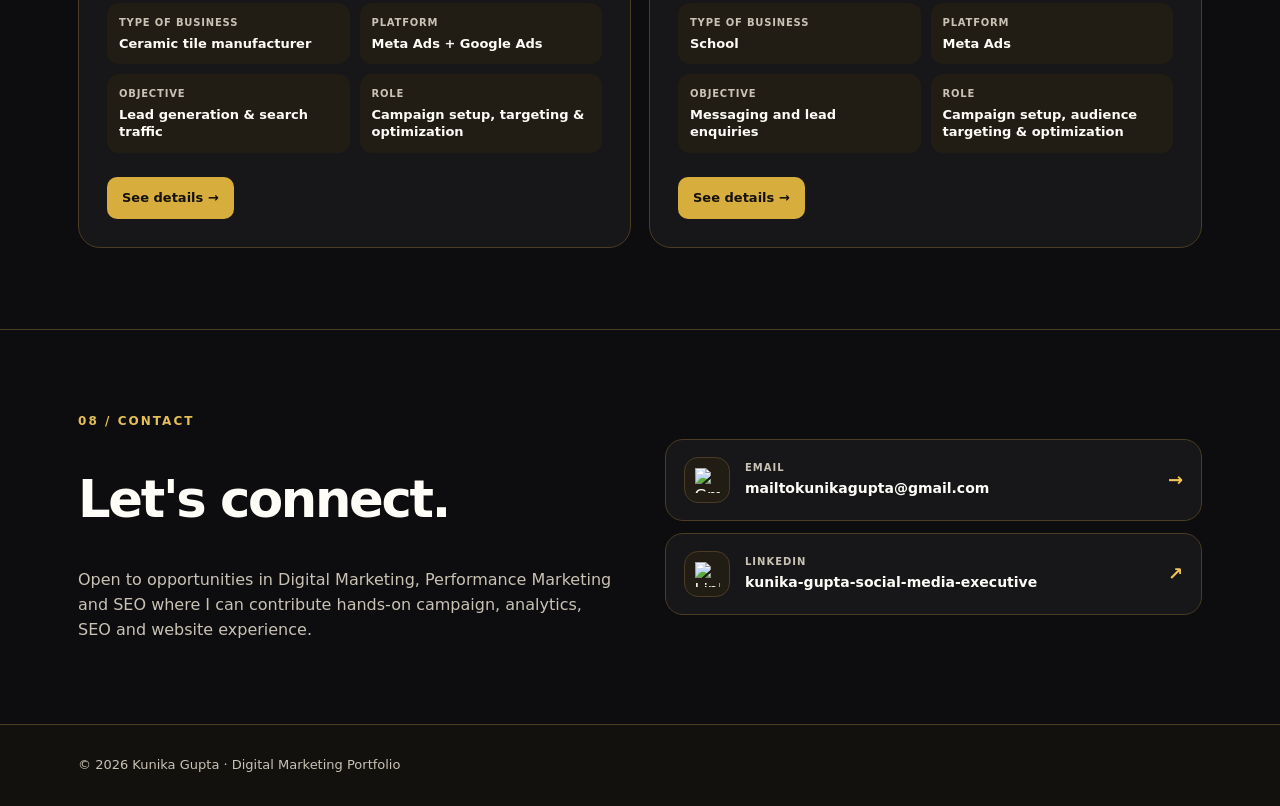
